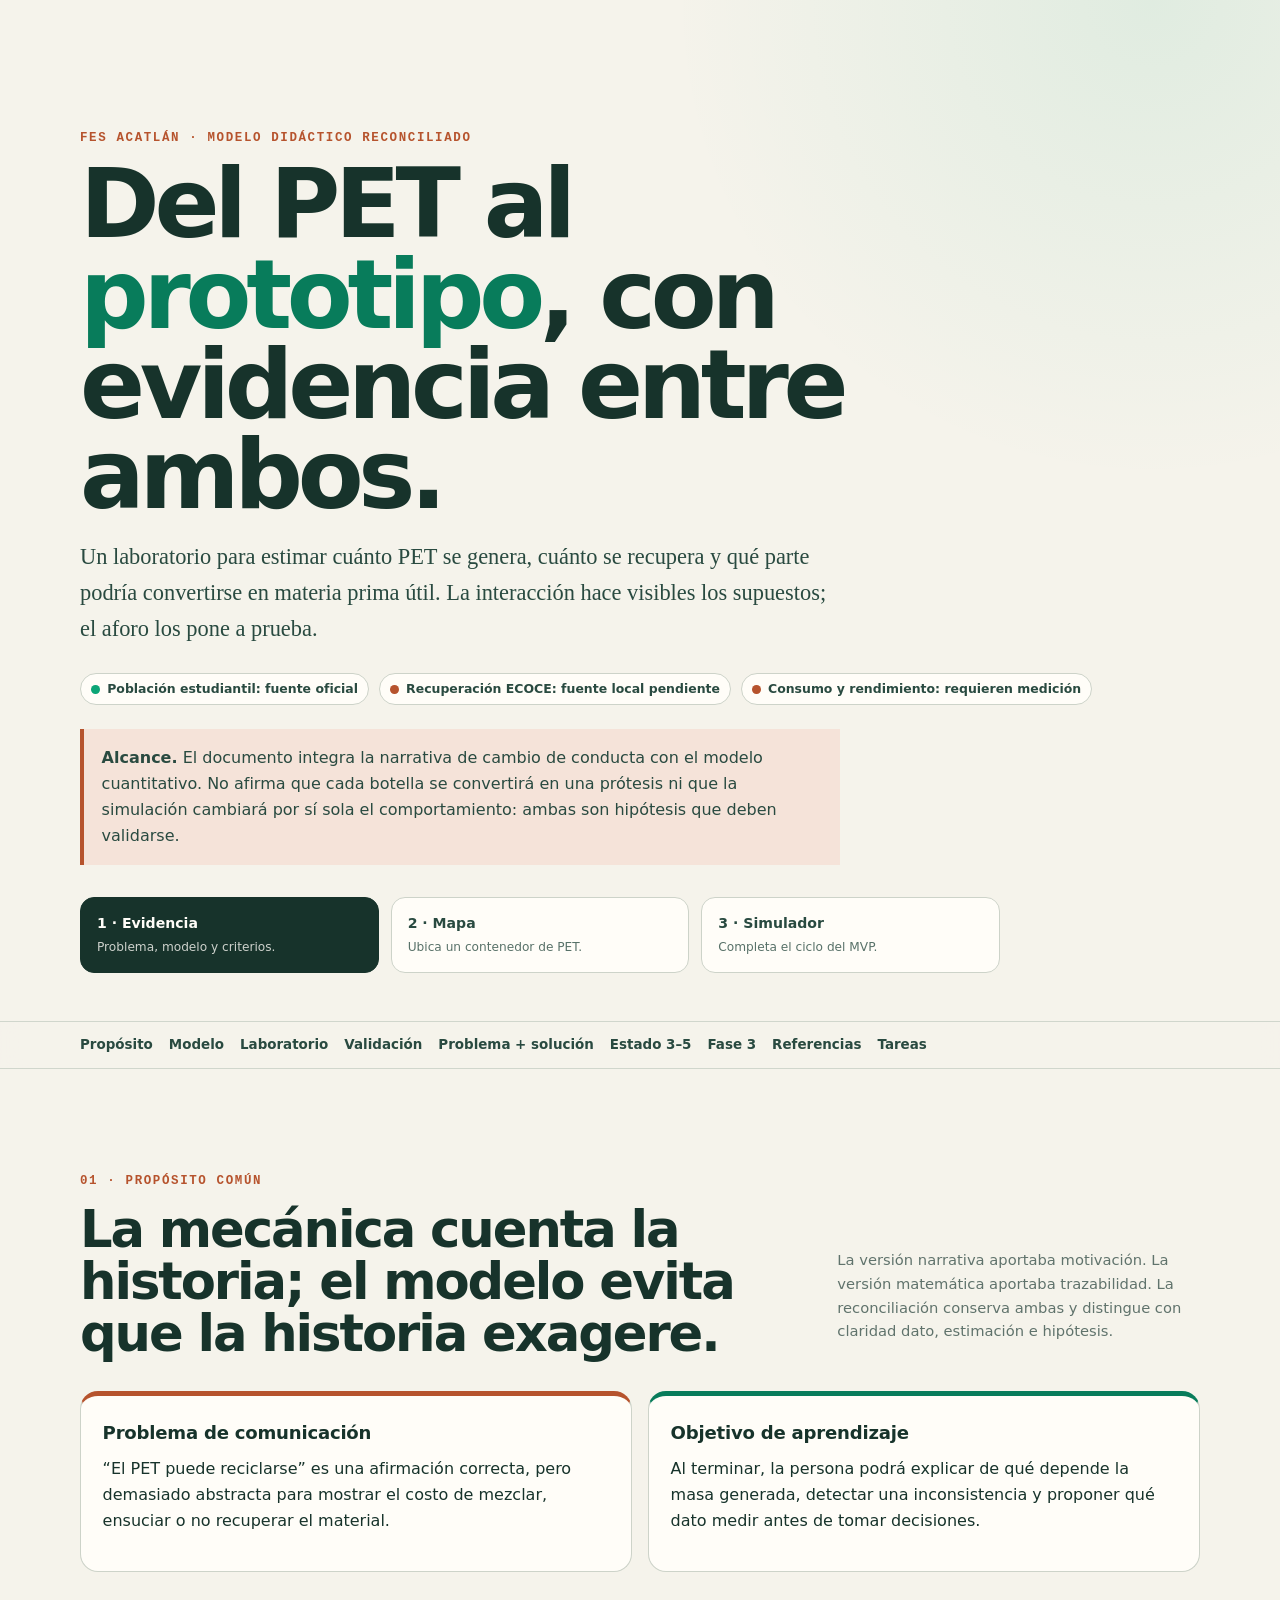
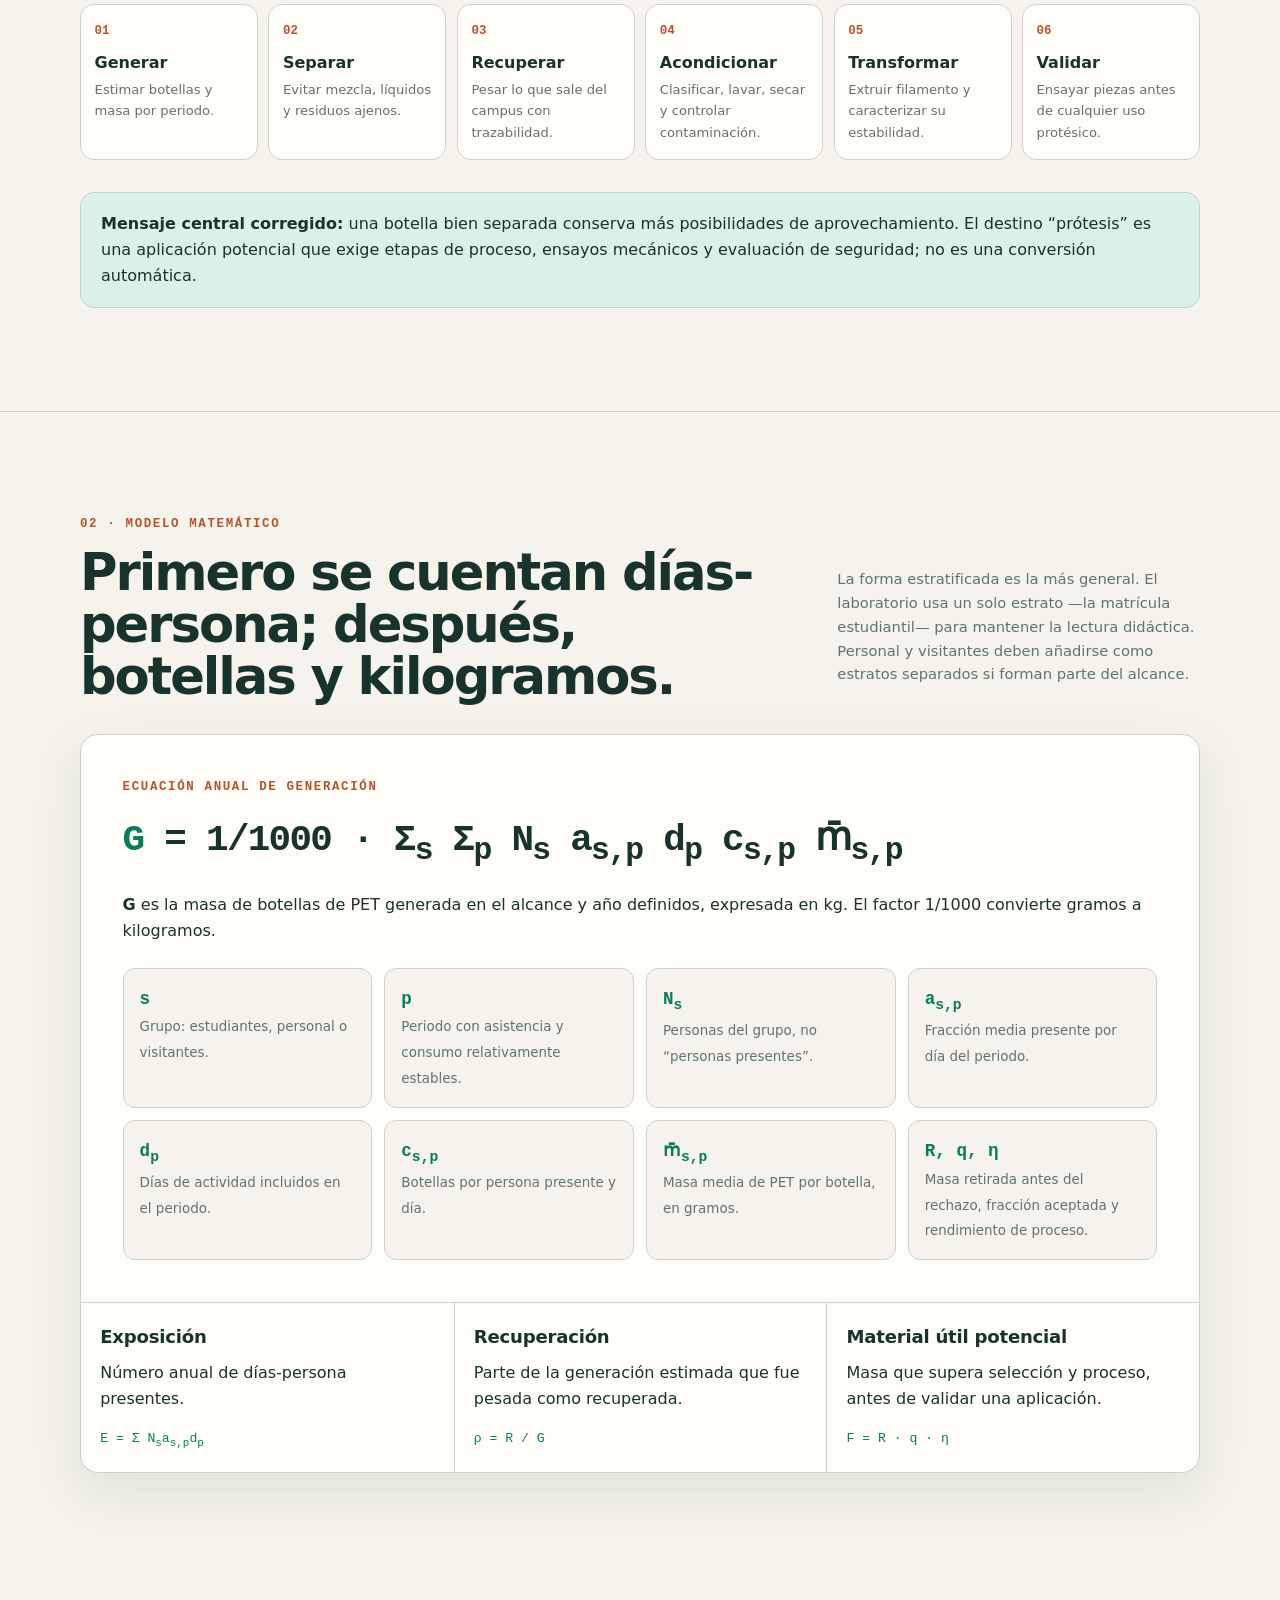
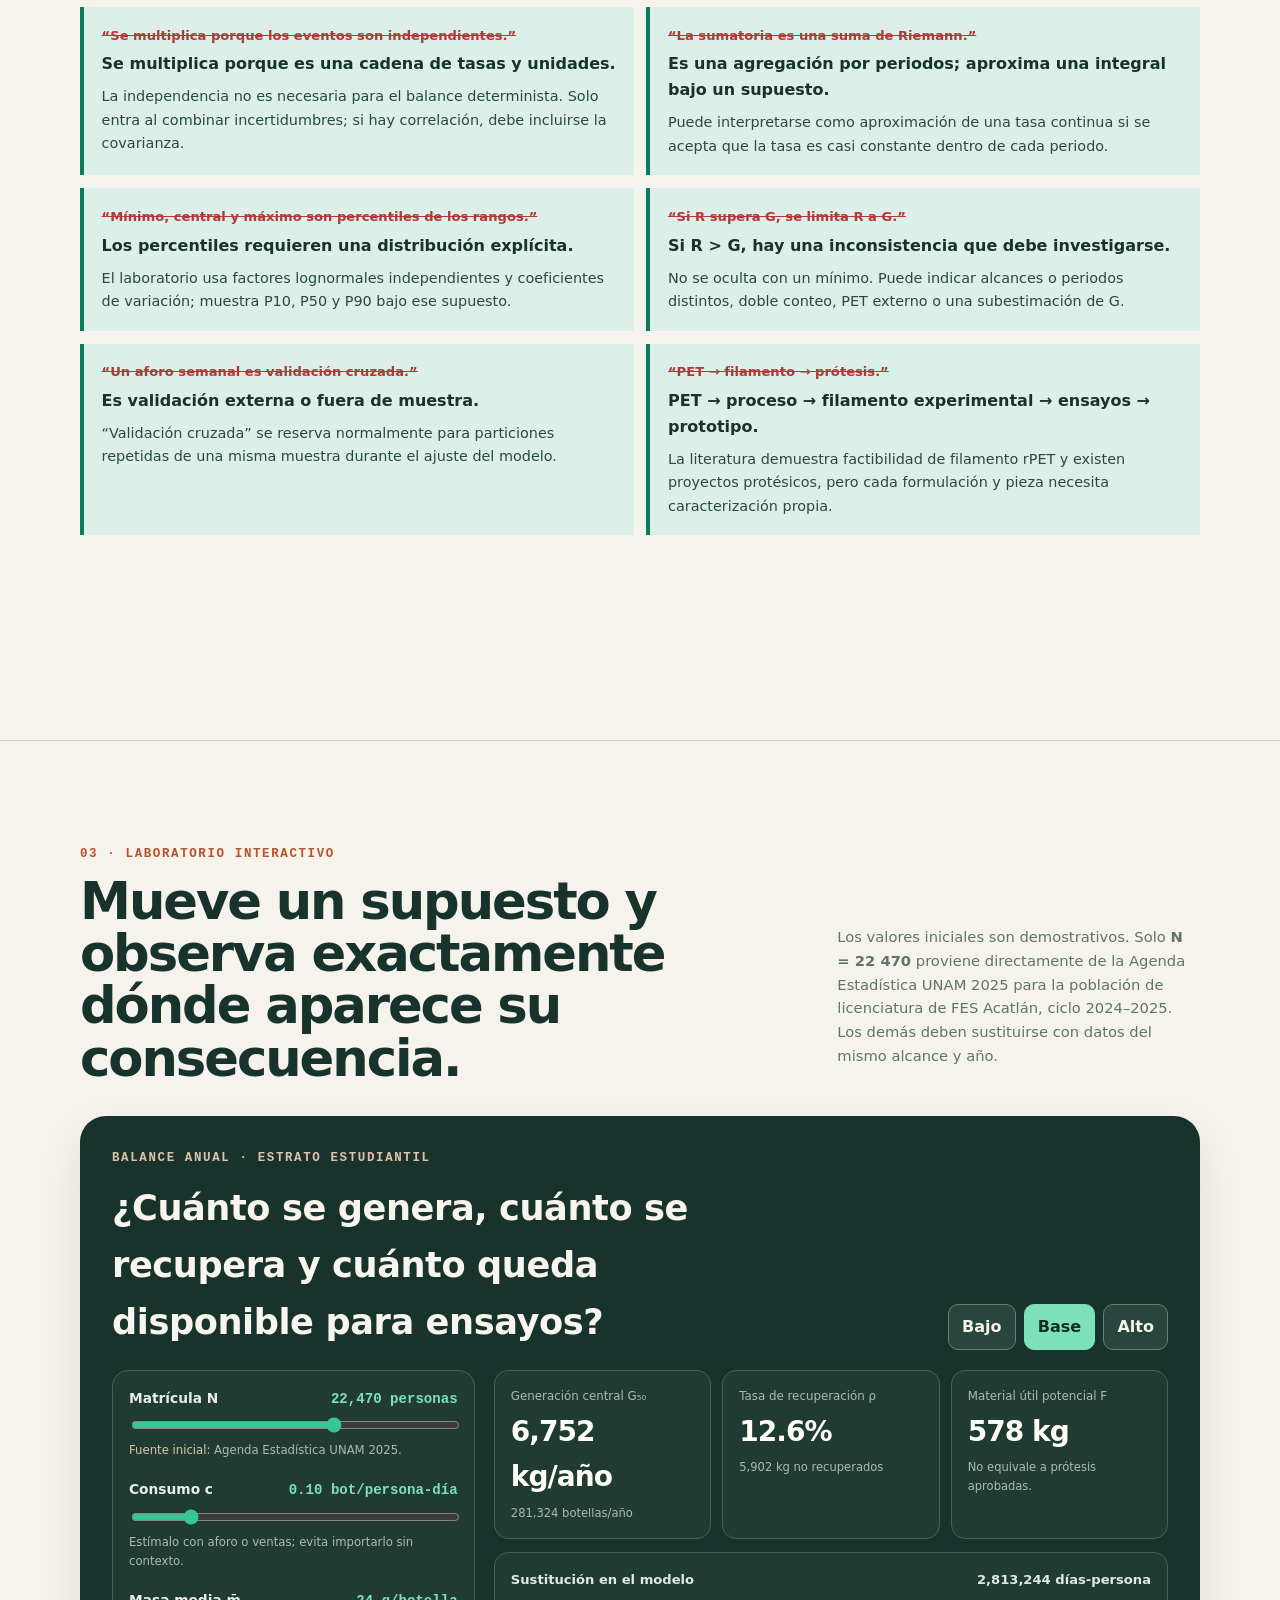
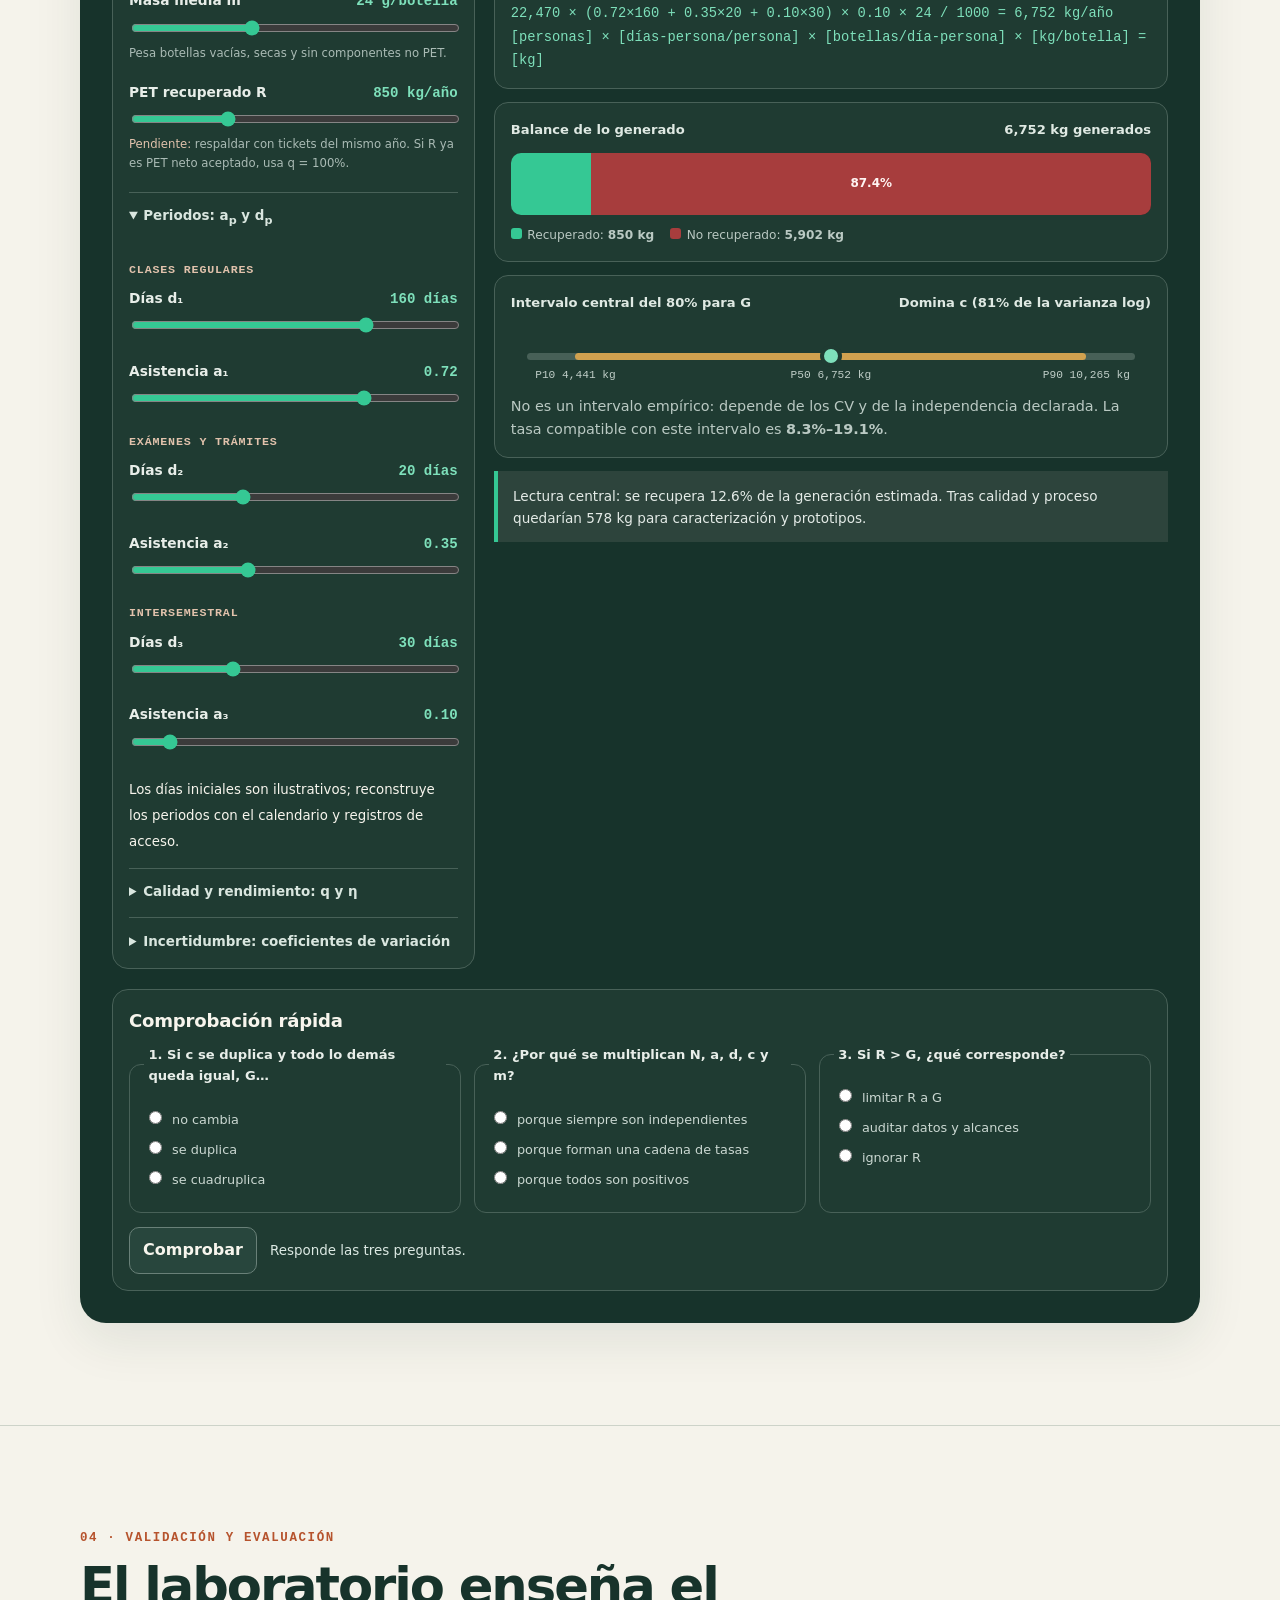
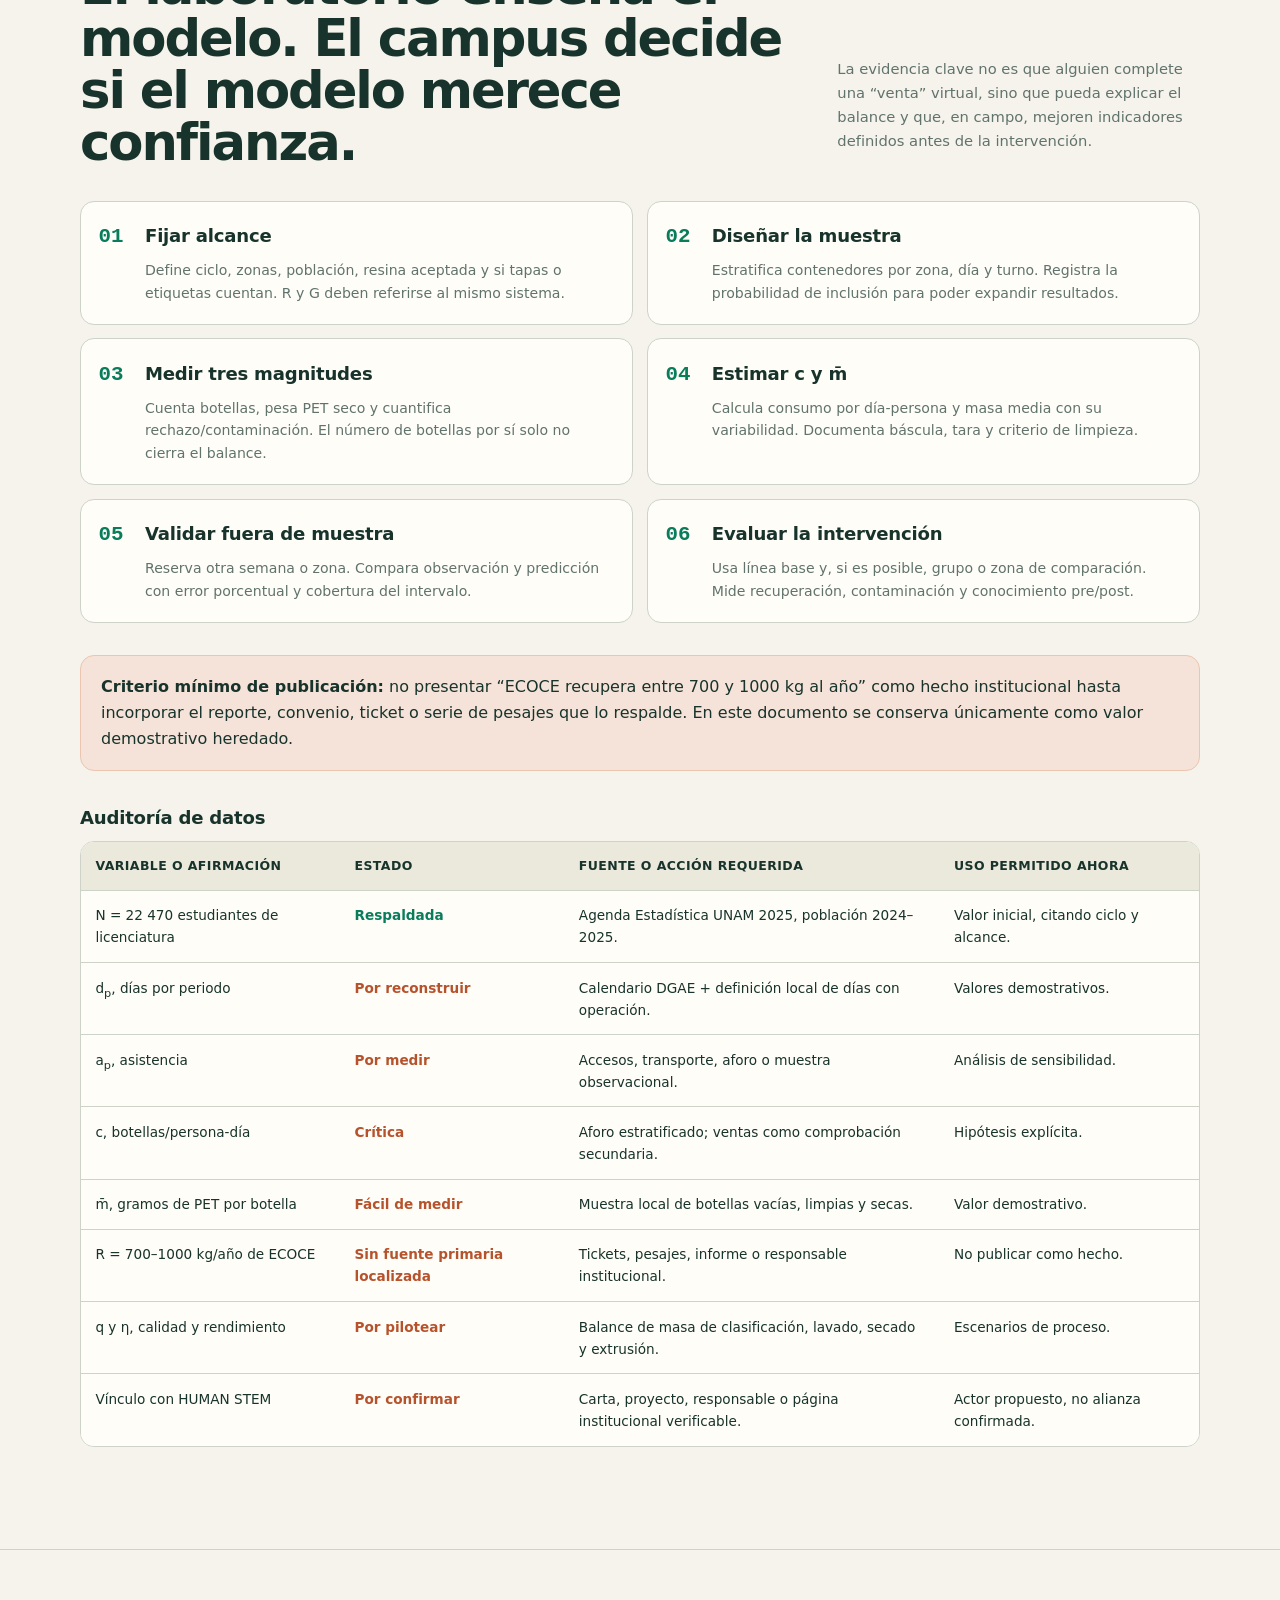
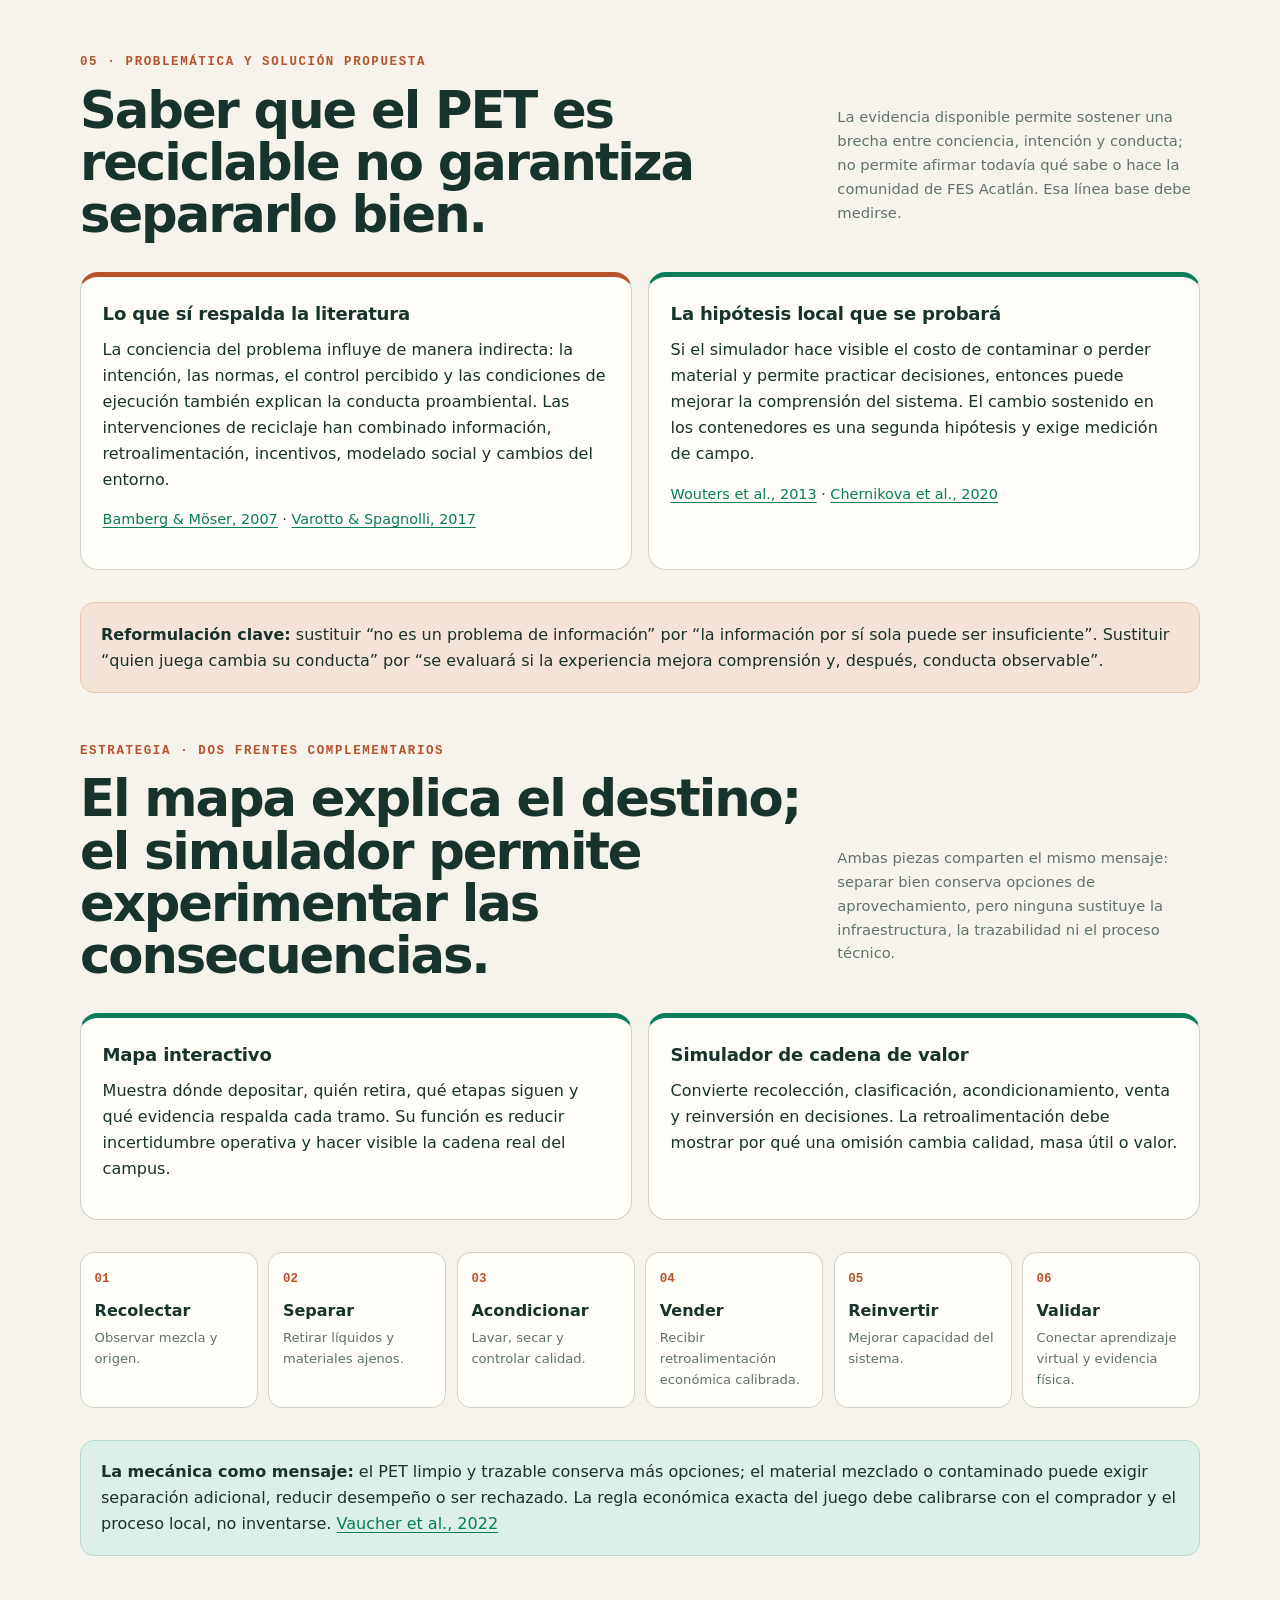
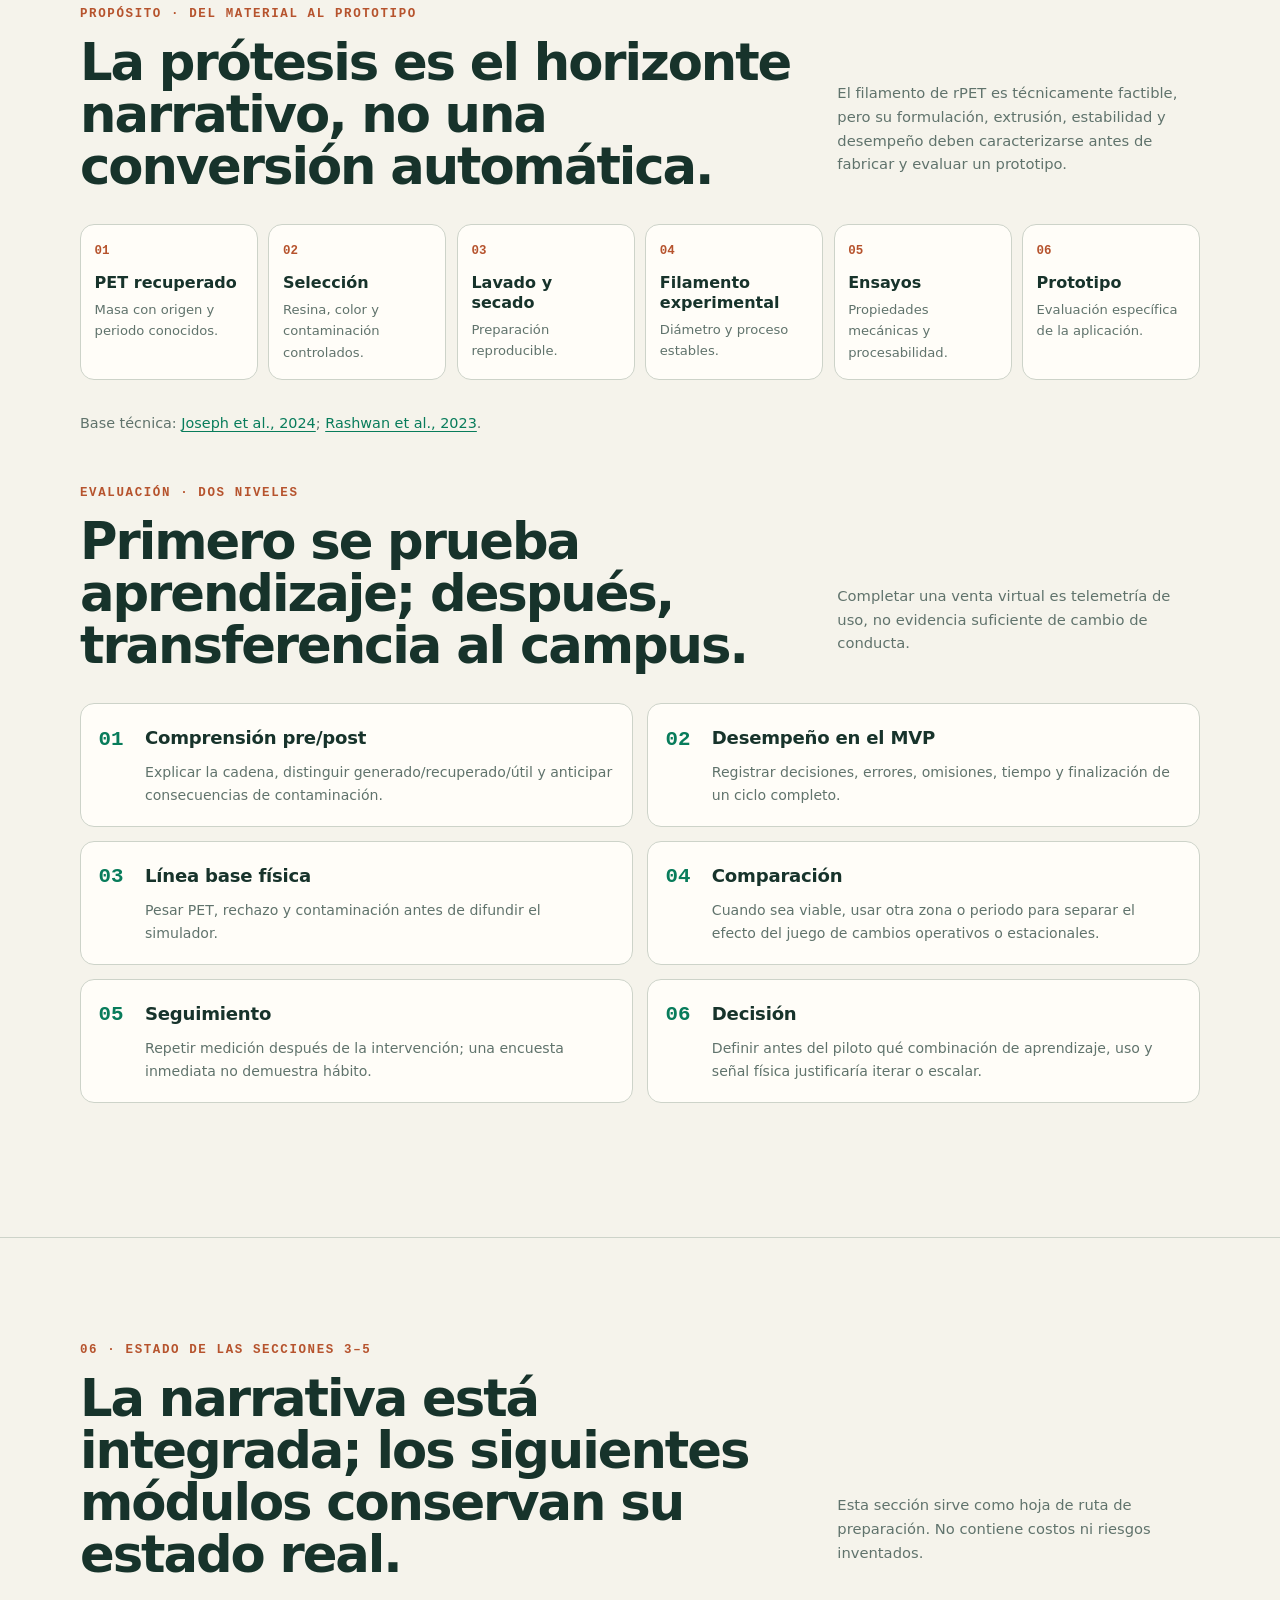
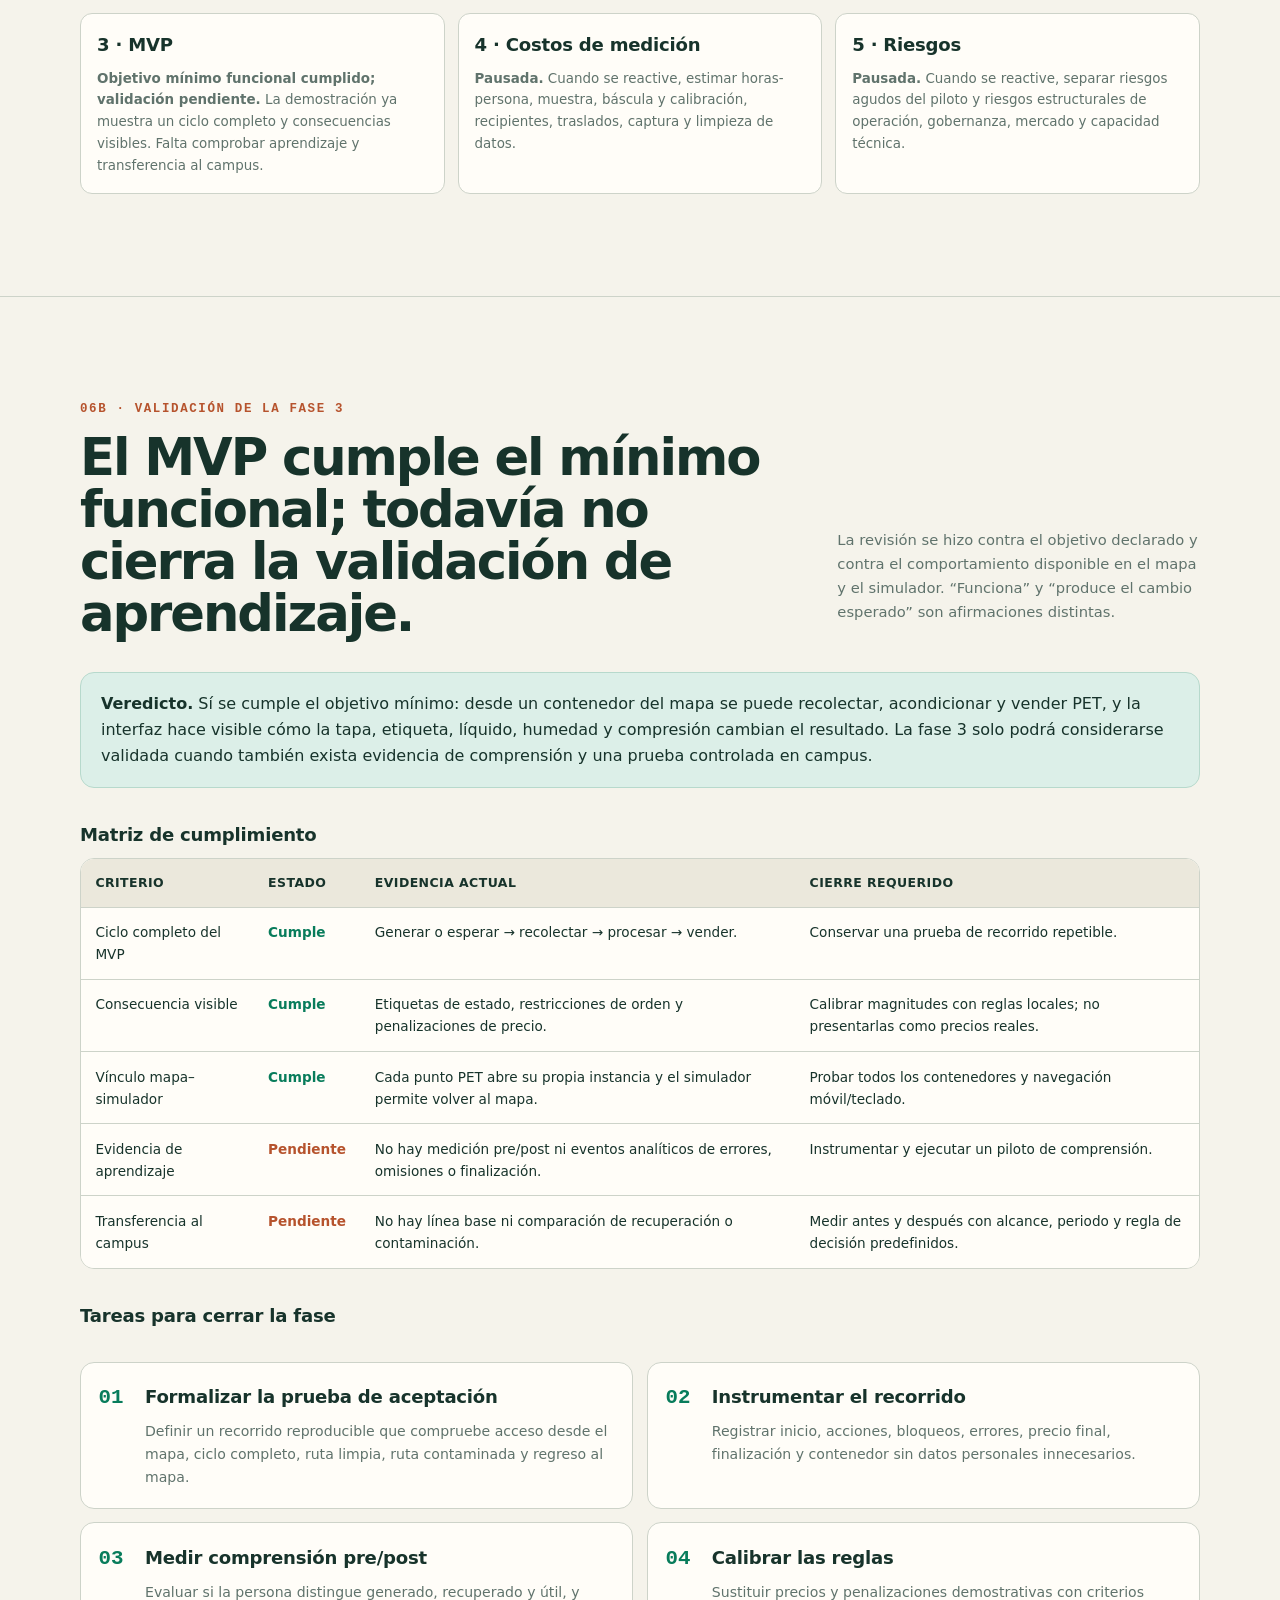
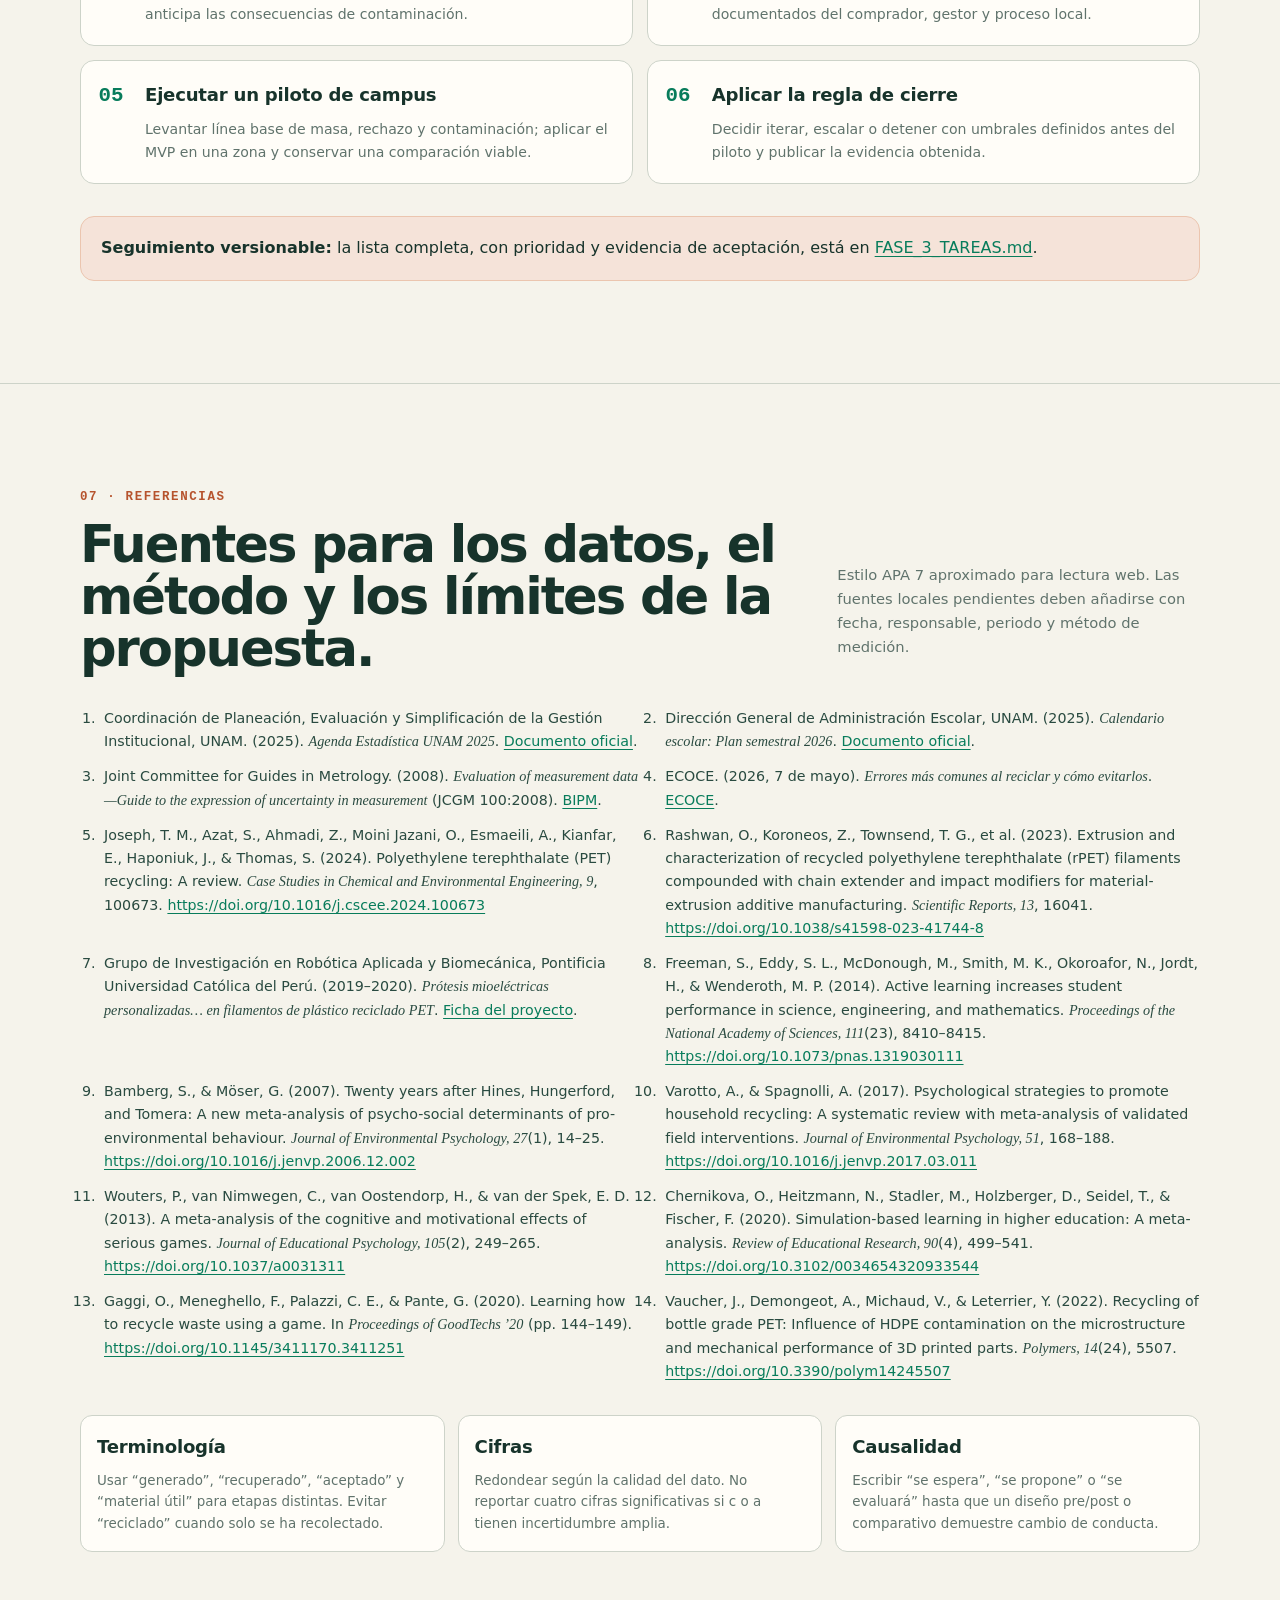
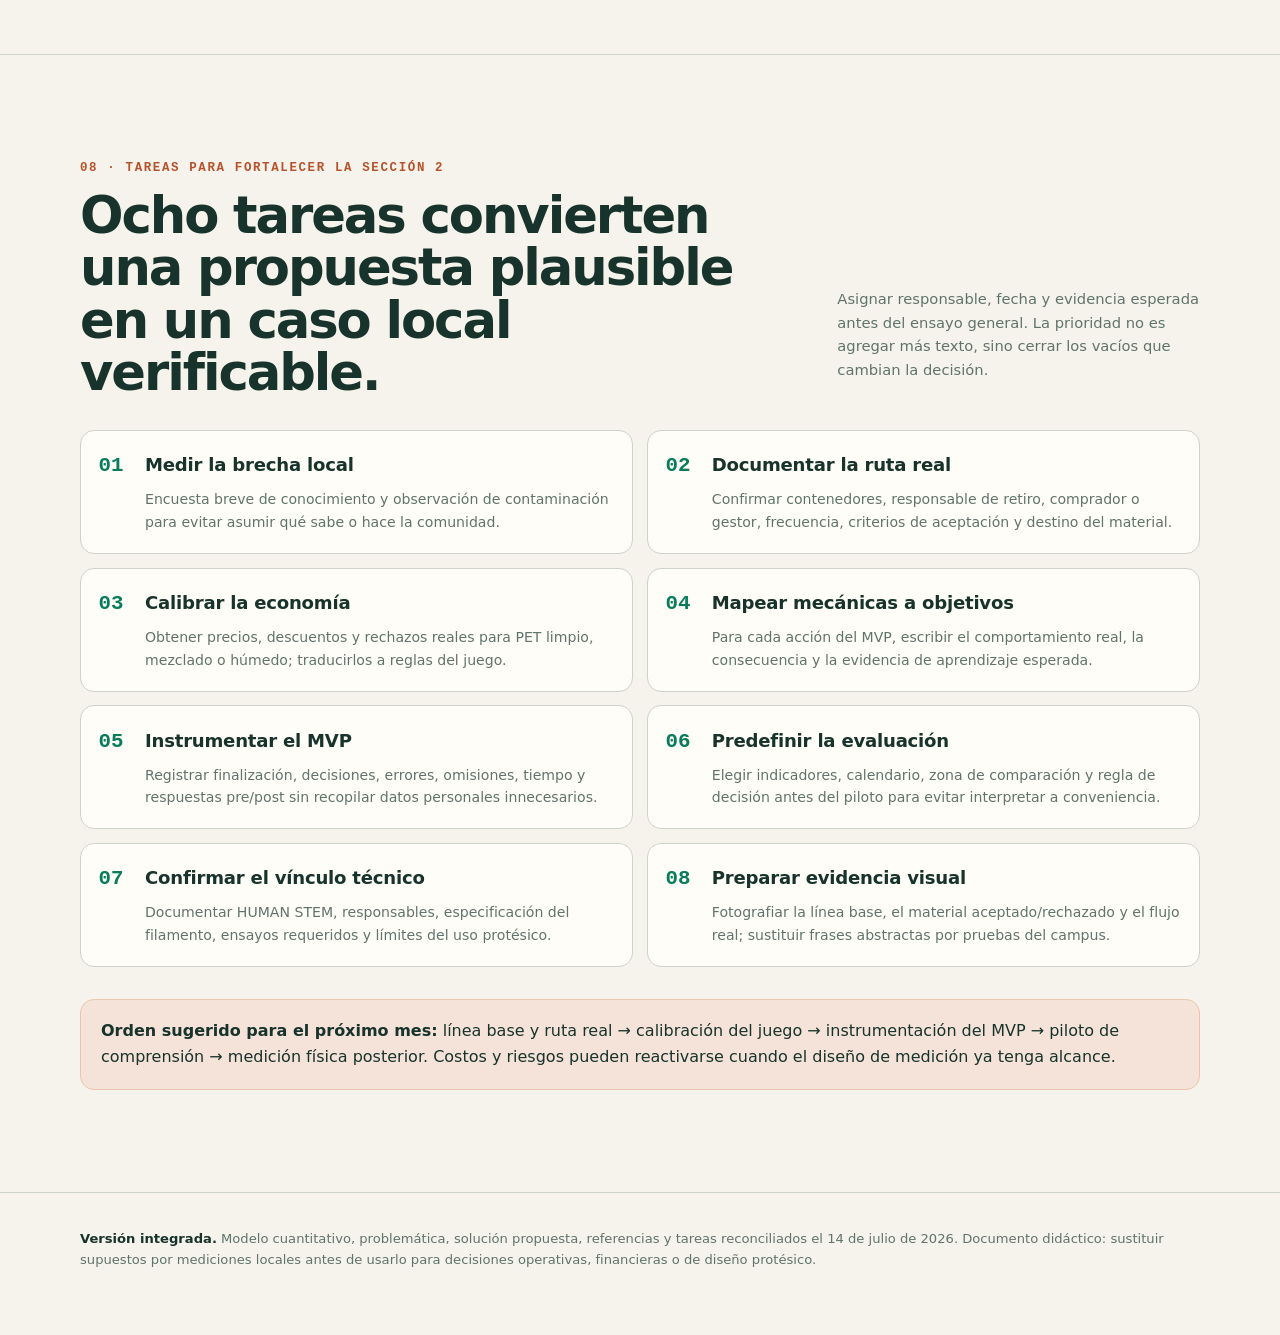
==== presentacion.html @ 2c4b08ae "Integra presentación y validación de fase 3" ====
<!doctype html>
<html lang="es">
<head>
  <meta charset="utf-8">
  <meta name="viewport" content="width=device-width, initial-scale=1">
  <meta name="description" content="Documento reconciliado y laboratorio interactivo para estimar la generación, recuperación y aprovechamiento potencial de PET en FES Acatlán.">
  <title>El PET de Acatlán | Presentación integrada</title>
  <style>
    :root {
      --ink: #17332b;
      --ink-2: #294a40;
      --paper: #f5f3eb;
      --paper-2: #ebe8dc;
      --card: #fffdf8;
      --green: #087c5b;
      --green-2: #0ca576;
      --green-soft: #dcefe8;
      --rust: #b6532d;
      --rust-soft: #f5e3d9;
      --red: #b53737;
      --red-soft: #f5dddd;
      --gold: #c18a21;
      --line: #cdd3c9;
      --muted: #60736c;
      --shadow: 0 18px 50px rgba(23, 51, 43, 0.09);
      --radius: 18px;
      --mono: ui-monospace, SFMono-Regular, Menlo, Monaco, Consolas, "Liberation Mono", monospace;
      --sans: Inter, ui-sans-serif, system-ui, -apple-system, BlinkMacSystemFont, "Segoe UI", sans-serif;
      --serif: Iowan Old Style, Baskerville, "Times New Roman", serif;
    }

    * { box-sizing: border-box; }
    html { scroll-behavior: smooth; }
    body {
      margin: 0;
      color: var(--ink);
      background:
        radial-gradient(circle at 90% 0%, rgba(12, 165, 118, 0.09), transparent 30rem),
        var(--paper);
      font-family: var(--sans);
      line-height: 1.62;
    }
    a { color: var(--green); text-underline-offset: 0.18em; }
    a:hover { color: var(--rust); }
    button, input { font: inherit; }
    button { cursor: pointer; }
    code, .mono { font-family: var(--mono); }
    .skip {
      position: absolute;
      left: -9999px;
      top: 0;
      z-index: 100;
      padding: 0.8rem 1rem;
      color: #fff;
      background: var(--ink);
    }
    .skip:focus { left: 1rem; top: 1rem; }
    .wrap { width: min(1120px, calc(100% - 2rem)); margin: 0 auto; }
    .eyebrow {
      margin: 0 0 0.7rem;
      color: var(--rust);
      font-family: var(--mono);
      font-size: 0.78rem;
      font-weight: 700;
      letter-spacing: 0.13em;
      text-transform: uppercase;
    }
    .muted { color: var(--muted); }
    .small { font-size: 0.9rem; }
    .kicker {
      max-width: 760px;
      margin: 1.15rem 0 0;
      color: var(--ink-2);
      font-family: var(--serif);
      font-size: clamp(1.13rem, 2.5vw, 1.4rem);
    }
    .pill {
      display: inline-flex;
      align-items: center;
      gap: 0.45rem;
      padding: 0.3rem 0.64rem;
      border: 1px solid var(--line);
      border-radius: 999px;
      background: var(--card);
      color: var(--ink-2);
      font-size: 0.78rem;
      font-weight: 700;
    }
    .pill::before {
      width: 0.55rem;
      height: 0.55rem;
      border-radius: 50%;
      background: var(--gold);
      content: "";
    }
    .pill.verified::before { background: var(--green-2); }
    .pill.pending::before { background: var(--rust); }

    header.hero {
      padding: clamp(4.2rem, 10vw, 8rem) 0 3rem;
    }
    .hero h1 {
      max-width: 880px;
      margin: 0;
      font-size: clamp(2.7rem, 7.5vw, 6.6rem);
      font-weight: 760;
      letter-spacing: -0.055em;
      line-height: 0.94;
    }
    .hero h1 em { color: var(--green); font-style: normal; }
    .hero-meta {
      display: flex;
      flex-wrap: wrap;
      gap: 0.6rem;
      margin-top: 1.6rem;
    }
    .hero-note {
      max-width: 760px;
      margin-top: 1.5rem;
      padding: 1rem 1.1rem;
      border-left: 4px solid var(--rust);
      background: var(--rust-soft);
      color: var(--ink-2);
    }

    .journey-nav {
      display: grid;
      grid-template-columns: repeat(3, minmax(0, 1fr));
      gap: 0.75rem;
      max-width: 920px;
      margin-top: 2rem;
    }
    .journey-nav a {
      display: grid;
      gap: 0.2rem;
      padding: 0.9rem 1rem;
      border: 1px solid var(--line);
      border-radius: 14px;
      background: var(--card);
      color: var(--ink-2);
      text-decoration: none;
    }
    .journey-nav a:hover,
    .journey-nav a:focus-visible {
      border-color: var(--green);
      color: var(--green);
    }
    .journey-nav a[aria-current="page"] {
      border-color: var(--ink);
      background: var(--ink);
      color: #fffdf8;
    }
    .journey-nav strong { font-size: 0.88rem; }
    .journey-nav span { font-size: 0.76rem; opacity: 0.78; }

    .topnav {
      position: sticky;
      top: 0;
      z-index: 20;
      border-block: 1px solid rgba(205, 211, 201, 0.9);
      background: rgba(245, 243, 235, 0.93);
      backdrop-filter: blur(12px);
    }
    .topnav .wrap {
      display: flex;
      gap: 1rem;
      overflow-x: auto;
      padding-block: 0.75rem;
      scrollbar-width: thin;
    }
    .topnav a {
      flex: none;
      color: var(--ink-2);
      font-size: 0.84rem;
      font-weight: 750;
      text-decoration: none;
    }
    .topnav a:hover { color: var(--green); }

    main section { padding: clamp(3.6rem, 8vw, 6.5rem) 0; }
    main section + section { border-top: 1px solid var(--line); }
    .section-head {
      display: grid;
      grid-template-columns: minmax(0, 2fr) minmax(240px, 1fr);
      gap: 2rem;
      align-items: end;
      margin-bottom: 2rem;
    }
    h2 {
      max-width: 800px;
      margin: 0;
      font-size: clamp(2rem, 4vw, 3.7rem);
      letter-spacing: -0.04em;
      line-height: 1.02;
    }
    h3 {
      margin: 0 0 0.55rem;
      font-size: 1.13rem;
      letter-spacing: -0.012em;
    }
    p { margin: 0 0 1rem; }
    .section-aside { color: var(--muted); font-size: 0.92rem; }

    .thesis {
      display: grid;
      grid-template-columns: repeat(2, minmax(0, 1fr));
      gap: 1rem;
      margin-bottom: 2rem;
    }
    .thesis > div {
      padding: 1.35rem;
      border: 1px solid var(--line);
      border-radius: var(--radius);
      background: var(--card);
    }
    .thesis .old { border-top: 5px solid var(--rust); }
    .thesis .new { border-top: 5px solid var(--green); }

    .chain {
      display: grid;
      grid-template-columns: repeat(6, minmax(0, 1fr));
      gap: 0.65rem;
      margin: 2rem 0;
      padding: 0;
      list-style: none;
      counter-reset: chain;
    }
    .chain li {
      position: relative;
      min-height: 126px;
      padding: 1rem 0.85rem;
      border: 1px solid var(--line);
      border-radius: 14px;
      background: var(--card);
      counter-increment: chain;
    }
    .chain li::before {
      display: block;
      margin-bottom: 0.7rem;
      color: var(--rust);
      font-family: var(--mono);
      font-size: 0.78rem;
      font-weight: 700;
      content: "0" counter(chain);
    }
    .chain strong { display: block; line-height: 1.25; }
    .chain span { display: block; margin-top: 0.4rem; color: var(--muted); font-size: 0.82rem; }

    .callout {
      padding: 1.15rem 1.25rem;
      border: 1px solid #b7d9cc;
      border-radius: 14px;
      background: var(--green-soft);
    }
    .callout.warning {
      border-color: #ebc5af;
      background: var(--rust-soft);
    }
    .callout strong { color: var(--ink); }

    .equation-card {
      overflow: hidden;
      border: 1px solid var(--line);
      border-radius: var(--radius);
      background: var(--card);
      box-shadow: var(--shadow);
    }
    .equation-main { padding: clamp(1.4rem, 4vw, 2.6rem); }
    .equation {
      margin: 0.8rem 0 1rem;
      overflow-wrap: anywhere;
      color: var(--ink);
      font-family: var(--mono);
      font-size: clamp(1.25rem, 3.2vw, 2.35rem);
      font-weight: 750;
      letter-spacing: -0.045em;
    }
    .equation .hi { color: var(--green); }
    .equation-sub {
      display: grid;
      grid-template-columns: repeat(3, minmax(0, 1fr));
      border-top: 1px solid var(--line);
    }
    .equation-sub > div { padding: 1.2rem; }
    .equation-sub > div + div { border-left: 1px solid var(--line); }
    .equation-sub code {
      display: block;
      margin-top: 0.5rem;
      color: var(--green);
      font-size: 0.82rem;
    }

    .symbol-grid {
      display: grid;
      grid-template-columns: repeat(4, minmax(0, 1fr));
      gap: 0.75rem;
      margin-top: 1.5rem;
    }
    .symbol {
      padding: 1rem;
      border: 1px solid var(--line);
      border-radius: 12px;
      background: var(--paper);
    }
    .symbol b {
      display: block;
      color: var(--green);
      font-family: var(--mono);
      font-size: 1.1rem;
    }
    .symbol span { color: var(--muted); font-size: 0.84rem; }

    .corrections {
      display: grid;
      grid-template-columns: repeat(2, minmax(0, 1fr));
      gap: 0.8rem;
      margin-top: 2rem;
    }
    .correction {
      padding: 1.1rem;
      border-left: 4px solid var(--green);
      background: var(--green-soft);
    }
    .correction .before {
      display: block;
      margin-bottom: 0.35rem;
      color: var(--red);
      font-size: 0.82rem;
      font-weight: 750;
      text-decoration: line-through;
    }
    .correction .after { font-weight: 700; }
    .correction p { margin: 0.5rem 0 0; color: var(--ink-2); font-size: 0.9rem; }

    .lab-shell {
      padding: clamp(1rem, 3vw, 2rem);
      border-radius: 26px;
      background: var(--ink);
      color: #f7f5ed;
      box-shadow: var(--shadow);
    }
    .lab-head {
      display: flex;
      flex-wrap: wrap;
      gap: 1rem;
      align-items: end;
      justify-content: space-between;
      margin-bottom: 1.2rem;
    }
    .lab-head h3 { max-width: 650px; margin: 0; font-size: clamp(1.45rem, 3vw, 2.2rem); }
    .lab-shell .eyebrow { color: #e1c2ac; }
    .scenario-buttons { display: flex; flex-wrap: wrap; gap: 0.5rem; }
    .scenario-buttons button,
    .quiz button {
      padding: 0.58rem 0.82rem;
      border: 1px solid #698078;
      border-radius: 10px;
      color: #f7f5ed;
      background: #28463d;
      font-weight: 750;
    }
    .scenario-buttons button:hover,
    .scenario-buttons button:focus-visible,
    .quiz button:hover,
    .quiz button:focus-visible { border-color: #7ee0bb; background: #305b4d; }
    .scenario-buttons button[aria-pressed="true"] {
      border-color: #7ee0bb;
      color: #112e25;
      background: #7ee0bb;
    }

    .lab-grid {
      display: grid;
      grid-template-columns: minmax(270px, 0.78fr) minmax(0, 1.45fr);
      gap: 1.2rem;
      align-items: start;
    }
    .controls {
      padding: 1rem;
      border: 1px solid #486158;
      border-radius: 16px;
      background: #1f3b32;
    }
    .control { margin-bottom: 1.15rem; }
    .control:last-child { margin-bottom: 0; }
    .control-top {
      display: flex;
      gap: 0.7rem;
      align-items: baseline;
      justify-content: space-between;
      margin-bottom: 0.3rem;
    }
    .control label { color: #e8eee9; font-size: 0.86rem; font-weight: 700; }
    .control output { color: #7ee0bb; font-family: var(--mono); font-size: 0.88rem; font-weight: 750; }
    .control input[type="range"] { width: 100%; accent-color: #35c894; }
    .control small { display: block; color: #aabbb5; font-size: 0.73rem; }
    .control .source { color: #e1c2ac; }
    details {
      margin-top: 0.85rem;
      border-top: 1px solid #486158;
      padding-top: 0.8rem;
    }
    summary { color: #d9e6df; font-size: 0.84rem; font-weight: 750; cursor: pointer; }
    .detail-inner { padding-top: 0.9rem; }
    .period-label {
      margin: 1rem 0 0.45rem;
      color: #e1c2ac;
      font-family: var(--mono);
      font-size: 0.73rem;
      font-weight: 700;
      letter-spacing: 0.07em;
      text-transform: uppercase;
    }

    .readout { min-width: 0; }
    .stats {
      display: grid;
      grid-template-columns: repeat(3, minmax(0, 1fr));
      gap: 0.7rem;
      margin-bottom: 0.8rem;
    }
    .stat {
      min-width: 0;
      padding: 1rem;
      border: 1px solid #486158;
      border-radius: 14px;
      background: #1f3b32;
    }
    .stat span { display: block; color: #aabbb5; font-size: 0.74rem; }
    .stat strong {
      display: block;
      overflow-wrap: anywhere;
      margin-top: 0.2rem;
      color: #fffdf8;
      font-size: clamp(1.15rem, 2.7vw, 1.75rem);
      letter-spacing: -0.035em;
    }
    .stat small { display: block; margin-top: 0.25rem; color: #aabbb5; font-size: 0.72rem; }

    .model-live,
    .balance,
    .uncertainty {
      margin-top: 0.8rem;
      padding: 1rem;
      border: 1px solid #486158;
      border-radius: 14px;
      background: #1f3b32;
    }
    .model-live code {
      display: block;
      overflow-wrap: anywhere;
      color: #7ee0bb;
      font-size: 0.86rem;
      line-height: 1.7;
    }
    .balance-title,
    .uncertainty-title {
      display: flex;
      flex-wrap: wrap;
      gap: 0.7rem;
      align-items: baseline;
      justify-content: space-between;
      margin-bottom: 0.75rem;
      color: #dfe9e3;
      font-size: 0.82rem;
      font-weight: 750;
    }
    .bar {
      display: flex;
      min-height: 62px;
      overflow: hidden;
      border-radius: 10px;
      background: #331f22;
    }
    .bar-part {
      display: flex;
      min-width: 0;
      align-items: center;
      justify-content: center;
      padding: 0.4rem;
      transition: width 250ms ease;
    }
    .bar-part span {
      overflow: hidden;
      font-size: 0.75rem;
      font-weight: 800;
      text-overflow: ellipsis;
      white-space: nowrap;
    }
    .recovered { color: #102f25; background: #35c894; }
    .lost { color: #fff4f2; background: #a73d3d; }
    .legend {
      display: flex;
      flex-wrap: wrap;
      gap: 0.8rem 1rem;
      margin-top: 0.7rem;
      color: #bac9c3;
      font-size: 0.76rem;
    }
    .legend i {
      display: inline-block;
      width: 0.68rem;
      height: 0.68rem;
      margin-right: 0.35rem;
      border-radius: 3px;
      vertical-align: -0.03rem;
    }
    .legend .rec-swatch { background: #35c894; }
    .legend .lost-swatch { background: #a73d3d; }
    .whisker {
      position: relative;
      height: 54px;
      margin: 1.2rem 1rem 0;
    }
    .whisker-track {
      position: absolute;
      top: 20px;
      left: 0;
      width: 100%;
      height: 7px;
      border-radius: 7px;
      background: #476057;
    }
    .whisker-range {
      position: absolute;
      top: 20px;
      left: 8%;
      width: 84%;
      height: 7px;
      border-radius: 7px;
      background: #d1a14f;
    }
    .whisker-dot {
      position: absolute;
      top: 12px;
      left: 50%;
      width: 22px;
      height: 22px;
      border: 4px solid #1f3b32;
      border-radius: 50%;
      background: #7ee0bb;
      transform: translateX(-50%);
    }
    .whisker-label {
      position: absolute;
      top: 33px;
      color: #c0cec8;
      font-family: var(--mono);
      font-size: 0.7rem;
      transform: translateX(-50%);
      white-space: nowrap;
    }
    .whisker-label.low { left: 8%; }
    .whisker-label.mid { left: 50%; }
    .whisker-label.high { left: 92%; }
    .status {
      margin-top: 0.8rem;
      padding: 0.85rem 0.95rem;
      border-left: 4px solid #d1a14f;
      background: #2d443c;
      color: #e4ebe7;
      font-size: 0.85rem;
    }
    .status.ok { border-color: #35c894; }
    .status.error { border-color: #e36969; background: #4d2929; }
    .uncertainty-note { margin: 0.5rem 0 0; color: #bac9c3; }

    .quiz {
      margin-top: 1.2rem;
      padding: 1rem;
      border: 1px solid #486158;
      border-radius: 16px;
      background: #1f3b32;
    }
    .quiz h3 { color: #f7f5ed; }
    .quiz-grid {
      display: grid;
      grid-template-columns: repeat(3, minmax(0, 1fr));
      gap: 0.8rem;
    }
    .quiz fieldset {
      min-width: 0;
      margin: 0;
      padding: 0.9rem;
      border: 1px solid #486158;
      border-radius: 12px;
    }
    .quiz legend { padding: 0 0.25rem; color: #e8eee9; font-size: 0.82rem; font-weight: 750; }
    .quiz label { display: block; margin: 0.45rem 0; color: #cbd8d2; font-size: 0.8rem; }
    .quiz input { margin-right: 0.35rem; accent-color: #35c894; }
    .quiz-actions { display: flex; flex-wrap: wrap; gap: 0.8rem; align-items: center; margin-top: 0.9rem; }
    #quiz-feedback { color: #dce9e3; font-size: 0.84rem; }

    .protocol {
      display: grid;
      grid-template-columns: repeat(2, minmax(0, 1fr));
      gap: 0.85rem;
      margin: 2rem 0;
      counter-reset: protocol;
    }
    .protocol article {
      position: relative;
      padding: 1.2rem 1.2rem 1.2rem 4rem;
      border: 1px solid var(--line);
      border-radius: 14px;
      background: var(--card);
      counter-increment: protocol;
    }
    .protocol article::before {
      position: absolute;
      top: 1.15rem;
      left: 1.1rem;
      color: var(--green);
      font-family: var(--mono);
      font-size: 1.3rem;
      font-weight: 800;
      content: "0" counter(protocol);
    }
    .protocol article p { margin: 0; color: var(--muted); font-size: 0.88rem; }

    .table-wrap { overflow-x: auto; border: 1px solid var(--line); border-radius: 14px; }
    table { width: 100%; min-width: 760px; border-collapse: collapse; background: var(--card); }
    th, td { padding: 0.85rem 0.9rem; border-bottom: 1px solid var(--line); text-align: left; vertical-align: top; }
    th { background: var(--paper-2); font-size: 0.78rem; letter-spacing: 0.035em; text-transform: uppercase; }
    td { font-size: 0.85rem; }
    tbody tr:last-child td { border-bottom: 0; }
    .state { font-weight: 800; }
    .state.ok { color: var(--green); }
    .state.pending { color: var(--rust); }
    .audit-title { margin-top: 2rem; }

    .refs {
      display: grid;
      grid-template-columns: repeat(2, minmax(0, 1fr));
      gap: 0.8rem 1.4rem;
      margin: 0;
      padding-left: 1.25rem;
    }
    .refs li { padding-left: 0.25rem; color: var(--ink-2); font-size: 0.89rem; }
    .refs em { font-family: var(--serif); }
    .editorial-notes {
      display: grid;
      grid-template-columns: repeat(3, minmax(0, 1fr));
      gap: 0.8rem;
      margin-top: 2rem;
    }
    .editorial-notes > div {
      padding: 1rem;
      border: 1px solid var(--line);
      border-radius: 12px;
      background: var(--card);
    }
    .editorial-notes p { margin: 0; color: var(--muted); font-size: 0.84rem; }

    footer {
      padding: 2.2rem 0 3rem;
      border-top: 1px solid var(--line);
      color: var(--muted);
      font-size: 0.82rem;
    }
    footer strong { color: var(--ink); }

    @media (max-width: 900px) {
      .section-head, .lab-grid { grid-template-columns: 1fr; }
      .chain { grid-template-columns: repeat(3, minmax(0, 1fr)); }
      .symbol-grid { grid-template-columns: repeat(2, minmax(0, 1fr)); }
      .quiz-grid { grid-template-columns: 1fr; }
    }
    @media (max-width: 680px) {
      .thesis, .corrections, .protocol, .refs, .editorial-notes { grid-template-columns: 1fr; }
      .journey-nav { grid-template-columns: 1fr; }
      .chain { grid-template-columns: repeat(2, minmax(0, 1fr)); }
      .equation-sub, .stats { grid-template-columns: 1fr; }
      .equation-sub > div + div { border-left: 0; border-top: 1px solid var(--line); }
      .hero h1 { font-size: clamp(2.55rem, 15vw, 4.4rem); }
      .stat strong { font-size: 1.45rem; }
    }
    @media (max-width: 430px) {
      .chain, .symbol-grid { grid-template-columns: 1fr; }
      .wrap { width: min(100% - 1.1rem, 1120px); }
      .lab-shell { border-radius: 18px; }
    }
    @media (prefers-reduced-motion: reduce) {
      html { scroll-behavior: auto; }
      .bar-part { transition: none; }
    }
    @media print {
      .topnav, .journey-nav, .scenario-buttons, .quiz { display: none; }
      body { background: #fff; }
      main section { break-inside: avoid; }
      .lab-shell { color: #111; background: #fff; box-shadow: none; border: 1px solid #777; }
      .controls, .stat, .model-live, .balance, .uncertainty { color: #111; background: #fff; border-color: #aaa; }
      .control label, .control output, .stat strong, .model-live code, .balance-title, .uncertainty-title { color: #111; }
    }
  </style>
</head>
<body>
  <a class="skip" href="#contenido">Saltar al contenido</a>

  <header class="hero">
    <div class="wrap">
      <p class="eyebrow">FES Acatlán · modelo didáctico reconciliado</p>
      <h1>Del PET al <em>prototipo</em>, con evidencia entre ambos.</h1>
      <p class="kicker">Un laboratorio para estimar cuánto PET se genera, cuánto se recupera y qué parte podría convertirse en materia prima útil. La interacción hace visibles los supuestos; el aforo los pone a prueba.</p>
      <div class="hero-meta" role="group" aria-label="Estado de los datos">
        <span class="pill verified">Población estudiantil: fuente oficial</span>
        <span class="pill pending">Recuperación ECOCE: fuente local pendiente</span>
        <span class="pill pending">Consumo y rendimiento: requieren medición</span>
      </div>
      <div class="hero-note"><strong>Alcance.</strong> El documento integra la narrativa de cambio de conducta con el modelo cuantitativo. No afirma que cada botella se convertirá en una prótesis ni que la simulación cambiará por sí sola el comportamiento: ambas son hipótesis que deben validarse.</div>
      <nav class="journey-nav" aria-label="Recorrido integrado del proyecto">
        <a href="presentacion.html" aria-current="page"><strong>1 · Evidencia</strong><span>Problema, modelo y criterios.</span></a>
        <a href="index.html"><strong>2 · Mapa</strong><span>Ubica un contenedor de PET.</span></a>
        <a href="reciclaje_pet_fase1.html"><strong>3 · Simulador</strong><span>Completa el ciclo del MVP.</span></a>
      </nav>
    </div>
  </header>

  <nav class="topnav" aria-label="Contenido">
    <div class="wrap">
      <a href="#proposito">Propósito</a>
      <a href="#modelo">Modelo</a>
      <a href="#laboratorio">Laboratorio</a>
      <a href="#validacion">Validación</a>
      <a href="#problema-solucion">Problema + solución</a>
      <a href="#estado-proyecto">Estado 3–5</a>
      <a href="#fase-3">Fase 3</a>
      <a href="#referencias">Referencias</a>
      <a href="#tareas-seccion-2">Tareas</a>
    </div>
  </nav>

  <main id="contenido">
    <section id="proposito">
      <div class="wrap">
        <div class="section-head">
          <div>
            <p class="eyebrow">01 · propósito común</p>
            <h2>La mecánica cuenta la historia; el modelo evita que la historia exagere.</h2>
          </div>
          <p class="section-aside">La versión narrativa aportaba motivación. La versión matemática aportaba trazabilidad. La reconciliación conserva ambas y distingue con claridad dato, estimación e hipótesis.</p>
        </div>

        <div class="thesis">
          <div class="old">
            <h3>Problema de comunicación</h3>
            <p>“El PET puede reciclarse” es una afirmación correcta, pero demasiado abstracta para mostrar el costo de mezclar, ensuciar o no recuperar el material.</p>
          </div>
          <div class="new">
            <h3>Objetivo de aprendizaje</h3>
            <p>Al terminar, la persona podrá explicar de qué depende la masa generada, detectar una inconsistencia y proponer qué dato medir antes de tomar decisiones.</p>
          </div>
        </div>

        <ol class="chain">
          <li><strong>Generar</strong><span>Estimar botellas y masa por periodo.</span></li>
          <li><strong>Separar</strong><span>Evitar mezcla, líquidos y residuos ajenos.</span></li>
          <li><strong>Recuperar</strong><span>Pesar lo que sale del campus con trazabilidad.</span></li>
          <li><strong>Acondicionar</strong><span>Clasificar, lavar, secar y controlar contaminación.</span></li>
          <li><strong>Transformar</strong><span>Extruir filamento y caracterizar su estabilidad.</span></li>
          <li><strong>Validar</strong><span>Ensayar piezas antes de cualquier uso protésico.</span></li>
        </ol>

        <div class="callout">
          <strong>Mensaje central corregido:</strong> una botella bien separada conserva más posibilidades de aprovechamiento. El destino “prótesis” es una aplicación potencial que exige etapas de proceso, ensayos mecánicos y evaluación de seguridad; no es una conversión automática.
        </div>
      </div>
    </section>

    <section id="modelo">
      <div class="wrap">
        <div class="section-head">
          <div>
            <p class="eyebrow">02 · modelo matemático</p>
            <h2>Primero se cuentan días-persona; después, botellas y kilogramos.</h2>
          </div>
          <p class="section-aside">La forma estratificada es la más general. El laboratorio usa un solo estrato —la matrícula estudiantil— para mantener la lectura didáctica. Personal y visitantes deben añadirse como estratos separados si forman parte del alcance.</p>
        </div>

        <div class="equation-card">
          <div class="equation-main">
            <p class="eyebrow">Ecuación anual de generación</p>
            <div class="equation" role="math" aria-label="G es igual a la suma sobre grupos y periodos de N por a por d por c por m, dividido entre mil">
              <span class="hi">G</span> = 1/1000 · Σ<sub>s</sub> Σ<sub>p</sub> N<sub>s</sub> a<sub>s,p</sub> d<sub>p</sub> c<sub>s,p</sub> m̄<sub>s,p</sub>
            </div>
            <p><strong>G</strong> es la masa de botellas de PET generada en el alcance y año definidos, expresada en kg. El factor 1/1000 convierte gramos a kilogramos.</p>

            <div class="symbol-grid">
              <div class="symbol"><b>s</b><span>Grupo: estudiantes, personal o visitantes.</span></div>
              <div class="symbol"><b>p</b><span>Periodo con asistencia y consumo relativamente estables.</span></div>
              <div class="symbol"><b>N<sub>s</sub></b><span>Personas del grupo, no “personas presentes”.</span></div>
              <div class="symbol"><b>a<sub>s,p</sub></b><span>Fracción media presente por día del periodo.</span></div>
              <div class="symbol"><b>d<sub>p</sub></b><span>Días de actividad incluidos en el periodo.</span></div>
              <div class="symbol"><b>c<sub>s,p</sub></b><span>Botellas por persona presente y día.</span></div>
              <div class="symbol"><b>m̄<sub>s,p</sub></b><span>Masa media de PET por botella, en gramos.</span></div>
              <div class="symbol"><b>R, q, η</b><span>Masa retirada antes del rechazo, fracción aceptada y rendimiento de proceso.</span></div>
            </div>
          </div>
          <div class="equation-sub">
            <div>
              <h3>Exposición</h3>
              <p>Número anual de días-persona presentes.</p>
              <code>E = Σ N<sub>s</sub>a<sub>s,p</sub>d<sub>p</sub></code>
            </div>
            <div>
              <h3>Recuperación</h3>
              <p>Parte de la generación estimada que fue pesada como recuperada.</p>
              <code>ρ = R / G</code>
            </div>
            <div>
              <h3>Material útil potencial</h3>
              <p>Masa que supera selección y proceso, antes de validar una aplicación.</p>
              <code>F = R · q · η</code>
            </div>
          </div>
        </div>

        <section class="corrections" aria-label="Correcciones matemáticas principales">
          <div class="correction">
            <span class="before">“Se multiplica porque los eventos son independientes.”</span>
            <span class="after">Se multiplica porque es una cadena de tasas y unidades.</span>
            <p>La independencia no es necesaria para el balance determinista. Solo entra al combinar incertidumbres; si hay correlación, debe incluirse la covarianza.</p>
          </div>
          <div class="correction">
            <span class="before">“La sumatoria es una suma de Riemann.”</span>
            <span class="after">Es una agregación por periodos; aproxima una integral bajo un supuesto.</span>
            <p>Puede interpretarse como aproximación de una tasa continua si se acepta que la tasa es casi constante dentro de cada periodo.</p>
          </div>
          <div class="correction">
            <span class="before">“Mínimo, central y máximo son percentiles de los rangos.”</span>
            <span class="after">Los percentiles requieren una distribución explícita.</span>
            <p>El laboratorio usa factores lognormales independientes y coeficientes de variación; muestra P10, P50 y P90 bajo ese supuesto.</p>
          </div>
          <div class="correction">
            <span class="before">“Si R supera G, se limita R a G.”</span>
            <span class="after">Si R &gt; G, hay una inconsistencia que debe investigarse.</span>
            <p>No se oculta con un mínimo. Puede indicar alcances o periodos distintos, doble conteo, PET externo o una subestimación de G.</p>
          </div>
          <div class="correction">
            <span class="before">“Un aforo semanal es validación cruzada.”</span>
            <span class="after">Es validación externa o fuera de muestra.</span>
            <p>“Validación cruzada” se reserva normalmente para particiones repetidas de una misma muestra durante el ajuste del modelo.</p>
          </div>
          <div class="correction">
            <span class="before">“PET → filamento → prótesis.”</span>
            <span class="after">PET → proceso → filamento experimental → ensayos → prototipo.</span>
            <p>La literatura demuestra factibilidad de filamento rPET y existen proyectos protésicos, pero cada formulación y pieza necesita caracterización propia.</p>
          </div>
        </section>
      </div>
    </section>

    <section id="laboratorio">
      <div class="wrap">
        <div class="section-head">
          <div>
            <p class="eyebrow">03 · laboratorio interactivo</p>
            <h2>Mueve un supuesto y observa exactamente dónde aparece su consecuencia.</h2>
          </div>
          <p class="section-aside">Los valores iniciales son demostrativos. Solo <strong>N = 22 470</strong> proviene directamente de la Agenda Estadística UNAM 2025 para la población de licenciatura de FES Acatlán, ciclo 2024–2025. Los demás deben sustituirse con datos del mismo alcance y año.</p>
        </div>

        <div class="lab-shell" id="pet-lab">
          <div class="lab-head">
            <div>
              <p class="eyebrow">Balance anual · estrato estudiantil</p>
              <h3>¿Cuánto se genera, cuánto se recupera y cuánto queda disponible para ensayos?</h3>
            </div>
            <div class="scenario-buttons" role="group" aria-label="Escenarios demostrativos">
              <button type="button" data-scenario="low" aria-pressed="false">Bajo</button>
              <button type="button" data-scenario="base" aria-pressed="true">Base</button>
              <button type="button" data-scenario="high" aria-pressed="false">Alto</button>
            </div>
          </div>

          <div class="lab-grid">
            <div class="controls">
              <div class="control">
                <div class="control-top"><label for="n">Matrícula N</label><output id="n-out" for="n">22 470 personas</output></div>
                <input id="n" type="range" min="10000" max="30000" step="10" value="22470">
                <small><span class="source">Fuente inicial:</span> Agenda Estadística UNAM 2025.</small>
              </div>
              <div class="control">
                <div class="control-top"><label for="c">Consumo c</label><output id="c-out" for="c">0.10 bot/persona-día</output></div>
                <input id="c" type="range" min="0.02" max="0.50" step="0.01" value="0.10">
                <small>Estímalo con aforo o ventas; evita importarlo sin contexto.</small>
              </div>
              <div class="control">
                <div class="control-top"><label for="m">Masa media m̄</label><output id="m-out" for="m">24 g/botella</output></div>
                <input id="m" type="range" min="15" max="40" step="0.5" value="24">
                <small>Pesa botellas vacías, secas y sin componentes no PET.</small>
              </div>
              <div class="control">
                <div class="control-top"><label for="r">PET recuperado R</label><output id="r-out" for="r">850 kg/año</output></div>
                <input id="r" type="range" min="0" max="3000" step="10" value="850">
                <small><span class="source">Pendiente:</span> respaldar con tickets del mismo año. Si R ya es PET neto aceptado, usa q = 100%.</small>
              </div>

              <details open>
                <summary>Periodos: a<sub>p</sub> y d<sub>p</sub></summary>
                <div class="detail-inner">
                  <p class="period-label">Clases regulares</p>
                  <div class="control">
                    <div class="control-top"><label for="d1">Días d₁</label><output id="d1-out" for="d1">160 días</output></div>
                    <input id="d1" type="range" min="0" max="220" step="1" value="160">
                  </div>
                  <div class="control">
                    <div class="control-top"><label for="a1">Asistencia a₁</label><output id="a1-out" for="a1">0.72</output></div>
                    <input id="a1" type="range" min="0" max="1" step="0.01" value="0.72">
                  </div>

                  <p class="period-label">Exámenes y trámites</p>
                  <div class="control">
                    <div class="control-top"><label for="d2">Días d₂</label><output id="d2-out" for="d2">20 días</output></div>
                    <input id="d2" type="range" min="0" max="60" step="1" value="20">
                  </div>
                  <div class="control">
                    <div class="control-top"><label for="a2">Asistencia a₂</label><output id="a2-out" for="a2">0.35</output></div>
                    <input id="a2" type="range" min="0" max="1" step="0.01" value="0.35">
                  </div>

                  <p class="period-label">Intersemestral</p>
                  <div class="control">
                    <div class="control-top"><label for="d3">Días d₃</label><output id="d3-out" for="d3">30 días</output></div>
                    <input id="d3" type="range" min="0" max="100" step="1" value="30">
                  </div>
                  <div class="control">
                    <div class="control-top"><label for="a3">Asistencia a₃</label><output id="a3-out" for="a3">0.10</output></div>
                    <input id="a3" type="range" min="0" max="1" step="0.01" value="0.10">
                  </div>
                  <small>Los días iniciales son ilustrativos; reconstruye los periodos con el calendario y registros de acceso.</small>
                </div>
              </details>

              <details>
                <summary>Calidad y rendimiento: q y η</summary>
                <div class="detail-inner">
                  <div class="control">
                    <div class="control-top"><label for="q">Fracción aceptada q</label><output id="q-out" for="q">80%</output></div>
                    <input id="q" type="range" min="0" max="100" step="1" value="80">
                    <small>Porción que supera clasificación, limpieza y secado.</small>
                  </div>
                  <div class="control">
                    <div class="control-top"><label for="eta">Rendimiento η</label><output id="eta-out" for="eta">85%</output></div>
                    <input id="eta" type="range" min="0" max="100" step="1" value="85">
                    <small>Masa útil de filamento respecto del PET aceptado.</small>
                  </div>
                </div>
              </details>

              <details>
                <summary>Incertidumbre: coeficientes de variación</summary>
                <div class="detail-inner">
                  <div class="control">
                    <div class="control-top"><label for="uc">CV de c</label><output id="uc-out" for="uc">30%</output></div>
                    <input id="uc" type="range" min="1" max="60" step="1" value="30">
                  </div>
                  <div class="control">
                    <div class="control-top"><label for="ua">CV de exposición E</label><output id="ua-out" for="ua">12%</output></div>
                    <input id="ua" type="range" min="1" max="40" step="1" value="12">
                  </div>
                  <div class="control">
                    <div class="control-top"><label for="um">CV de m̄</label><output id="um-out" for="um">8%</output></div>
                    <input id="um" type="range" min="1" max="30" step="1" value="8">
                  </div>
                  <small>Supuesto didáctico: los valores centrales son medianas de factores positivos, lognormales e independientes. Si comparten una fuente, incorpora covarianza o usa Monte Carlo con el modelo conjunto.</small>
                </div>
              </details>
            </div>

            <div class="readout">
              <div class="stats" aria-live="polite">
                <div class="stat"><span>Generación central G₅₀</span><strong id="g-stat">—</strong><small id="b-stat">— botellas/año</small></div>
                <div class="stat"><span>Tasa de recuperación ρ</span><strong id="rho-stat">—</strong><small id="lost-stat">— no recuperados</small></div>
                <div class="stat"><span>Material útil potencial F</span><strong id="f-stat">—</strong><small>No equivale a prótesis aprobadas.</small></div>
              </div>

              <div class="model-live">
                <div class="balance-title"><span>Sustitución en el modelo</span><span id="exposure-label">— días-persona</span></div>
                <code id="formula-live">—</code>
                <code id="units-live">[personas] × [días-persona/persona] × [botellas/día-persona] × [kg/botella] = [kg]</code>
              </div>

              <div class="balance">
                <div class="balance-title"><span>Balance de lo generado</span><span id="balance-summary">—</span></div>
                <div class="bar" role="img" aria-labelledby="balance-summary" id="balance-bar">
                  <div class="bar-part recovered" id="recovered-bar"><span id="recovered-label">—</span></div>
                  <div class="bar-part lost" id="lost-bar"><span id="lost-label">—</span></div>
                </div>
                <div class="legend">
                  <span><i class="rec-swatch"></i>Recuperado: <b id="recovered-legend">—</b></span>
                  <span><i class="lost-swatch"></i>No recuperado: <b id="lost-legend">—</b></span>
                </div>
              </div>

              <div class="uncertainty">
                <div class="uncertainty-title"><span>Intervalo central del 80% para G</span><span id="unc-source">—</span></div>
                <div class="whisker" role="img" id="unc-chart" aria-label="Percentiles diez, cincuenta y noventa de la generación">
                  <div class="whisker-track"></div>
                  <div class="whisker-range"></div>
                  <div class="whisker-dot"></div>
                  <span class="whisker-label low" id="p10-label">P10 —</span>
                  <span class="whisker-label mid" id="p50-label">P50 —</span>
                  <span class="whisker-label high" id="p90-label">P90 —</span>
                </div>
                <p class="small uncertainty-note">No es un intervalo empírico: depende de los CV y de la independencia declarada. La tasa compatible con este intervalo es <strong id="rho-range">—</strong>.</p>
              </div>

              <div class="status" id="status" role="status" aria-live="polite">—</div>
            </div>
          </div>

          <div class="quiz">
            <h3>Comprobación rápida</h3>
            <div class="quiz-grid">
              <fieldset data-correct="double">
                <legend>1. Si c se duplica y todo lo demás queda igual, G…</legend>
                <label><input type="radio" name="q1" value="same"> no cambia</label>
                <label><input type="radio" name="q1" value="double"> se duplica</label>
                <label><input type="radio" name="q1" value="quad"> se cuadruplica</label>
              </fieldset>
              <fieldset data-correct="rates">
                <legend>2. ¿Por qué se multiplican N, a, d, c y m?</legend>
                <label><input type="radio" name="q2" value="independent"> porque siempre son independientes</label>
                <label><input type="radio" name="q2" value="rates"> porque forman una cadena de tasas</label>
                <label><input type="radio" name="q2" value="positive"> porque todos son positivos</label>
              </fieldset>
              <fieldset data-correct="audit">
                <legend>3. Si R &gt; G, ¿qué corresponde?</legend>
                <label><input type="radio" name="q3" value="clamp"> limitar R a G</label>
                <label><input type="radio" name="q3" value="audit"> auditar datos y alcances</label>
                <label><input type="radio" name="q3" value="ignore"> ignorar R</label>
              </fieldset>
            </div>
            <div class="quiz-actions">
              <button type="button" id="check-quiz">Comprobar</button>
              <span id="quiz-feedback" role="status" aria-live="polite">Responde las tres preguntas.</span>
            </div>
          </div>
        </div>
      </div>
    </section>

    <section id="validacion">
      <div class="wrap">
        <div class="section-head">
          <div>
            <p class="eyebrow">04 · validación y evaluación</p>
            <h2>El laboratorio enseña el modelo. El campus decide si el modelo merece confianza.</h2>
          </div>
          <p class="section-aside">La evidencia clave no es que alguien complete una “venta” virtual, sino que pueda explicar el balance y que, en campo, mejoren indicadores definidos antes de la intervención.</p>
        </div>

        <div class="protocol">
          <article><h3>Fijar alcance</h3><p>Define ciclo, zonas, población, resina aceptada y si tapas o etiquetas cuentan. R y G deben referirse al mismo sistema.</p></article>
          <article><h3>Diseñar la muestra</h3><p>Estratifica contenedores por zona, día y turno. Registra la probabilidad de inclusión para poder expandir resultados.</p></article>
          <article><h3>Medir tres magnitudes</h3><p>Cuenta botellas, pesa PET seco y cuantifica rechazo/contaminación. El número de botellas por sí solo no cierra el balance.</p></article>
          <article><h3>Estimar c y m̄</h3><p>Calcula consumo por día-persona y masa media con su variabilidad. Documenta báscula, tara y criterio de limpieza.</p></article>
          <article><h3>Validar fuera de muestra</h3><p>Reserva otra semana o zona. Compara observación y predicción con error porcentual y cobertura del intervalo.</p></article>
          <article><h3>Evaluar la intervención</h3><p>Usa línea base y, si es posible, grupo o zona de comparación. Mide recuperación, contaminación y conocimiento pre/post.</p></article>
        </div>

        <div class="callout warning">
          <strong>Criterio mínimo de publicación:</strong> no presentar “ECOCE recupera entre 700 y 1000 kg al año” como hecho institucional hasta incorporar el reporte, convenio, ticket o serie de pesajes que lo respalde. En este documento se conserva únicamente como valor demostrativo heredado.
        </div>

        <h3 class="audit-title">Auditoría de datos</h3>
        <div class="table-wrap">
          <table>
            <thead><tr><th scope="col">Variable o afirmación</th><th scope="col">Estado</th><th scope="col">Fuente o acción requerida</th><th scope="col">Uso permitido ahora</th></tr></thead>
            <tbody>
              <tr><td>N = 22 470 estudiantes de licenciatura</td><td><span class="state ok">Respaldada</span></td><td>Agenda Estadística UNAM 2025, población 2024–2025.</td><td>Valor inicial, citando ciclo y alcance.</td></tr>
              <tr><td>d<sub>p</sub>, días por periodo</td><td><span class="state pending">Por reconstruir</span></td><td>Calendario DGAE + definición local de días con operación.</td><td>Valores demostrativos.</td></tr>
              <tr><td>a<sub>p</sub>, asistencia</td><td><span class="state pending">Por medir</span></td><td>Accesos, transporte, aforo o muestra observacional.</td><td>Análisis de sensibilidad.</td></tr>
              <tr><td>c, botellas/persona-día</td><td><span class="state pending">Crítica</span></td><td>Aforo estratificado; ventas como comprobación secundaria.</td><td>Hipótesis explícita.</td></tr>
              <tr><td>m̄, gramos de PET por botella</td><td><span class="state pending">Fácil de medir</span></td><td>Muestra local de botellas vacías, limpias y secas.</td><td>Valor demostrativo.</td></tr>
              <tr><td>R = 700–1000 kg/año de ECOCE</td><td><span class="state pending">Sin fuente primaria localizada</span></td><td>Tickets, pesajes, informe o responsable institucional.</td><td>No publicar como hecho.</td></tr>
              <tr><td>q y η, calidad y rendimiento</td><td><span class="state pending">Por pilotear</span></td><td>Balance de masa de clasificación, lavado, secado y extrusión.</td><td>Escenarios de proceso.</td></tr>
              <tr><td>Vínculo con HUMAN STEM</td><td><span class="state pending">Por confirmar</span></td><td>Carta, proyecto, responsable o página institucional verificable.</td><td>Actor propuesto, no alianza confirmada.</td></tr>
            </tbody>
          </table>
        </div>
      </div>
    </section>

    <section id="problema-solucion">
      <div class="wrap">
        <div class="section-head">
          <div>
            <p class="eyebrow">05 · problemática y solución propuesta</p>
            <h2>Saber que el PET es reciclable no garantiza separarlo bien.</h2>
          </div>
          <p class="section-aside">La evidencia disponible permite sostener una brecha entre conciencia, intención y conducta; no permite afirmar todavía qué sabe o hace la comunidad de FES Acatlán. Esa línea base debe medirse.</p>
        </div>

        <div class="thesis">
          <div class="old">
            <h3>Lo que sí respalda la literatura</h3>
            <p>La conciencia del problema influye de manera indirecta: la intención, las normas, el control percibido y las condiciones de ejecución también explican la conducta proambiental. Las intervenciones de reciclaje han combinado información, retroalimentación, incentivos, modelado social y cambios del entorno.</p>
            <p class="small"><a href="https://doi.org/10.1016/j.jenvp.2006.12.002">Bamberg &amp; Möser, 2007</a> · <a href="https://doi.org/10.1016/j.jenvp.2017.03.011">Varotto &amp; Spagnolli, 2017</a></p>
          </div>
          <div class="new">
            <h3>La hipótesis local que se probará</h3>
            <p>Si el simulador hace visible el costo de contaminar o perder material y permite practicar decisiones, entonces puede mejorar la comprensión del sistema. El cambio sostenido en los contenedores es una segunda hipótesis y exige medición de campo.</p>
            <p class="small"><a href="https://doi.org/10.1037/a0031311">Wouters et al., 2013</a> · <a href="https://doi.org/10.3102/0034654320933544">Chernikova et al., 2020</a></p>
          </div>
        </div>

        <div class="callout warning">
          <strong>Reformulación clave:</strong> sustituir “no es un problema de información” por “la información por sí sola puede ser insuficiente”. Sustituir “quien juega cambia su conducta” por “se evaluará si la experiencia mejora comprensión y, después, conducta observable”.
        </div>

        <div class="section-head" style="margin-top:3rem">
          <div>
            <p class="eyebrow">estrategia · dos frentes complementarios</p>
            <h2>El mapa explica el destino; el simulador permite experimentar las consecuencias.</h2>
          </div>
          <p class="section-aside">Ambas piezas comparten el mismo mensaje: separar bien conserva opciones de aprovechamiento, pero ninguna sustituye la infraestructura, la trazabilidad ni el proceso técnico.</p>
        </div>

        <div class="thesis">
          <div class="new">
            <h3>Mapa interactivo</h3>
            <p>Muestra dónde depositar, quién retira, qué etapas siguen y qué evidencia respalda cada tramo. Su función es reducir incertidumbre operativa y hacer visible la cadena real del campus.</p>
          </div>
          <div class="new">
            <h3>Simulador de cadena de valor</h3>
            <p>Convierte recolección, clasificación, acondicionamiento, venta y reinversión en decisiones. La retroalimentación debe mostrar por qué una omisión cambia calidad, masa útil o valor.</p>
          </div>
        </div>

        <ol class="chain">
          <li><strong>Recolectar</strong><span>Observar mezcla y origen.</span></li>
          <li><strong>Separar</strong><span>Retirar líquidos y materiales ajenos.</span></li>
          <li><strong>Acondicionar</strong><span>Lavar, secar y controlar calidad.</span></li>
          <li><strong>Vender</strong><span>Recibir retroalimentación económica calibrada.</span></li>
          <li><strong>Reinvertir</strong><span>Mejorar capacidad del sistema.</span></li>
          <li><strong>Validar</strong><span>Conectar aprendizaje virtual y evidencia física.</span></li>
        </ol>

        <div class="callout">
          <strong>La mecánica como mensaje:</strong> el PET limpio y trazable conserva más opciones; el material mezclado o contaminado puede exigir separación adicional, reducir desempeño o ser rechazado. La regla económica exacta del juego debe calibrarse con el comprador y el proceso local, no inventarse. <a href="https://doi.org/10.3390/polym14245507">Vaucher et al., 2022</a>
        </div>

        <div class="section-head" style="margin-top:3rem">
          <div>
            <p class="eyebrow">propósito · del material al prototipo</p>
            <h2>La prótesis es el horizonte narrativo, no una conversión automática.</h2>
          </div>
          <p class="section-aside">El filamento de rPET es técnicamente factible, pero su formulación, extrusión, estabilidad y desempeño deben caracterizarse antes de fabricar y evaluar un prototipo.</p>
        </div>

        <ol class="chain">
          <li><strong>PET recuperado</strong><span>Masa con origen y periodo conocidos.</span></li>
          <li><strong>Selección</strong><span>Resina, color y contaminación controlados.</span></li>
          <li><strong>Lavado y secado</strong><span>Preparación reproducible.</span></li>
          <li><strong>Filamento experimental</strong><span>Diámetro y proceso estables.</span></li>
          <li><strong>Ensayos</strong><span>Propiedades mecánicas y procesabilidad.</span></li>
          <li><strong>Prototipo</strong><span>Evaluación específica de la aplicación.</span></li>
        </ol>
        <p class="small muted">Base técnica: <a href="https://doi.org/10.1016/j.cscee.2024.100673">Joseph et al., 2024</a>; <a href="https://doi.org/10.1038/s41598-023-41744-8">Rashwan et al., 2023</a>.</p>

        <div class="section-head" style="margin-top:3rem">
          <div>
            <p class="eyebrow">evaluación · dos niveles</p>
            <h2>Primero se prueba aprendizaje; después, transferencia al campus.</h2>
          </div>
          <p class="section-aside">Completar una venta virtual es telemetría de uso, no evidencia suficiente de cambio de conducta.</p>
        </div>
        <div class="protocol">
          <article><h3>Comprensión pre/post</h3><p>Explicar la cadena, distinguir generado/recuperado/útil y anticipar consecuencias de contaminación.</p></article>
          <article><h3>Desempeño en el MVP</h3><p>Registrar decisiones, errores, omisiones, tiempo y finalización de un ciclo completo.</p></article>
          <article><h3>Línea base física</h3><p>Pesar PET, rechazo y contaminación antes de difundir el simulador.</p></article>
          <article><h3>Comparación</h3><p>Cuando sea viable, usar otra zona o periodo para separar el efecto del juego de cambios operativos o estacionales.</p></article>
          <article><h3>Seguimiento</h3><p>Repetir medición después de la intervención; una encuesta inmediata no demuestra hábito.</p></article>
          <article><h3>Decisión</h3><p>Definir antes del piloto qué combinación de aprendizaje, uso y señal física justificaría iterar o escalar.</p></article>
        </div>
      </div>
    </section>

    <section id="estado-proyecto">
      <div class="wrap">
        <div class="section-head">
          <div>
            <p class="eyebrow">06 · estado de las secciones 3–5</p>
            <h2>La narrativa está integrada; los siguientes módulos conservan su estado real.</h2>
          </div>
          <p class="section-aside">Esta sección sirve como hoja de ruta de preparación. No contiene costos ni riesgos inventados.</p>
        </div>
        <div class="editorial-notes">
          <div><h3>3 · MVP</h3><p><strong>Objetivo mínimo funcional cumplido; validación pendiente.</strong> La demostración ya muestra un ciclo completo y consecuencias visibles. Falta comprobar aprendizaje y transferencia al campus.</p></div>
          <div><h3>4 · Costos de medición</h3><p><strong>Pausada.</strong> Cuando se reactive, estimar horas-persona, muestra, báscula y calibración, recipientes, traslados, captura y limpieza de datos.</p></div>
          <div><h3>5 · Riesgos</h3><p><strong>Pausada.</strong> Cuando se reactive, separar riesgos agudos del piloto y riesgos estructurales de operación, gobernanza, mercado y capacidad técnica.</p></div>
        </div>
      </div>
    </section>

    <section id="fase-3">
      <div class="wrap">
        <div class="section-head">
          <div>
            <p class="eyebrow">06B · validación de la fase 3</p>
            <h2>El MVP cumple el mínimo funcional; todavía no cierra la validación de aprendizaje.</h2>
          </div>
          <p class="section-aside">La revisión se hizo contra el objetivo declarado y contra el comportamiento disponible en el mapa y el simulador. “Funciona” y “produce el cambio esperado” son afirmaciones distintas.</p>
        </div>

        <div class="callout">
          <strong>Veredicto.</strong> Sí se cumple el objetivo mínimo: desde un contenedor del mapa se puede recolectar, acondicionar y vender PET, y la interfaz hace visible cómo la tapa, etiqueta, líquido, humedad y compresión cambian el resultado. La fase 3 solo podrá considerarse validada cuando también exista evidencia de comprensión y una prueba controlada en campus.
        </div>

        <h3 class="audit-title">Matriz de cumplimiento</h3>
        <div class="table-wrap">
          <table>
            <thead>
              <tr><th>Criterio</th><th>Estado</th><th>Evidencia actual</th><th>Cierre requerido</th></tr>
            </thead>
            <tbody>
              <tr><td>Ciclo completo del MVP</td><td><span class="state ok">Cumple</span></td><td>Generar o esperar → recolectar → procesar → vender.</td><td>Conservar una prueba de recorrido repetible.</td></tr>
              <tr><td>Consecuencia visible</td><td><span class="state ok">Cumple</span></td><td>Etiquetas de estado, restricciones de orden y penalizaciones de precio.</td><td>Calibrar magnitudes con reglas locales; no presentarlas como precios reales.</td></tr>
              <tr><td>Vínculo mapa–simulador</td><td><span class="state ok">Cumple</span></td><td>Cada punto PET abre su propia instancia y el simulador permite volver al mapa.</td><td>Probar todos los contenedores y navegación móvil/teclado.</td></tr>
              <tr><td>Evidencia de aprendizaje</td><td><span class="state pending">Pendiente</span></td><td>No hay medición pre/post ni eventos analíticos de errores, omisiones o finalización.</td><td>Instrumentar y ejecutar un piloto de comprensión.</td></tr>
              <tr><td>Transferencia al campus</td><td><span class="state pending">Pendiente</span></td><td>No hay línea base ni comparación de recuperación o contaminación.</td><td>Medir antes y después con alcance, periodo y regla de decisión predefinidos.</td></tr>
            </tbody>
          </table>
        </div>

        <h3 class="audit-title">Tareas para cerrar la fase</h3>
        <div class="protocol">
          <article><h3>Formalizar la prueba de aceptación</h3><p>Definir un recorrido reproducible que compruebe acceso desde el mapa, ciclo completo, ruta limpia, ruta contaminada y regreso al mapa.</p></article>
          <article><h3>Instrumentar el recorrido</h3><p>Registrar inicio, acciones, bloqueos, errores, precio final, finalización y contenedor sin datos personales innecesarios.</p></article>
          <article><h3>Medir comprensión pre/post</h3><p>Evaluar si la persona distingue generado, recuperado y útil, y anticipa las consecuencias de contaminación.</p></article>
          <article><h3>Calibrar las reglas</h3><p>Sustituir precios y penalizaciones demostrativas con criterios documentados del comprador, gestor y proceso local.</p></article>
          <article><h3>Ejecutar un piloto de campus</h3><p>Levantar línea base de masa, rechazo y contaminación; aplicar el MVP en una zona y conservar una comparación viable.</p></article>
          <article><h3>Aplicar la regla de cierre</h3><p>Decidir iterar, escalar o detener con umbrales definidos antes del piloto y publicar la evidencia obtenida.</p></article>
        </div>

        <div class="callout warning">
          <strong>Seguimiento versionable:</strong> la lista completa, con prioridad y evidencia de aceptación, está en <a href="FASE_3_TAREAS.md">FASE_3_TAREAS.md</a>.
        </div>
      </div>
    </section>

    <section id="referencias">
      <div class="wrap">
        <div class="section-head">
          <div>
            <p class="eyebrow">07 · referencias</p>
            <h2>Fuentes para los datos, el método y los límites de la propuesta.</h2>
          </div>
          <p class="section-aside">Estilo APA 7 aproximado para lectura web. Las fuentes locales pendientes deben añadirse con fecha, responsable, periodo y método de medición.</p>
        </div>

        <ol class="refs">
          <li>Coordinación de Planeación, Evaluación y Simplificación de la Gestión Institucional, UNAM. (2025). <em>Agenda Estadística UNAM 2025</em>. <a href="https://web.planeacion.unam.mx/Agenda/2025/pdf/AgendaUNAM2025.pdf">Documento oficial</a>.</li>
          <li>Dirección General de Administración Escolar, UNAM. (2025). <em>Calendario escolar: Plan semestral 2026</em>. <a href="https://repositorio.dgae.unam.mx/pdfs/calendario_semestral2026.pdf">Documento oficial</a>.</li>
          <li>Joint Committee for Guides in Metrology. (2008). <em>Evaluation of measurement data—Guide to the expression of uncertainty in measurement</em> (JCGM 100:2008). <a href="https://www.bipm.org/documents/20126/2071204/JCGM_100_2008_E.pdf">BIPM</a>.</li>
          <li>ECOCE. (2026, 7 de mayo). <em>Errores más comunes al reciclar y cómo evitarlos</em>. <a href="https://ecoce.mx/2026/05/07/errores-mas-comunes-al-reciclar-y-como-evitarlos/">ECOCE</a>.</li>
          <li>Joseph, T. M., Azat, S., Ahmadi, Z., Moini Jazani, O., Esmaeili, A., Kianfar, E., Haponiuk, J., &amp; Thomas, S. (2024). Polyethylene terephthalate (PET) recycling: A review. <em>Case Studies in Chemical and Environmental Engineering, 9</em>, 100673. <a href="https://doi.org/10.1016/j.cscee.2024.100673">https://doi.org/10.1016/j.cscee.2024.100673</a></li>
          <li>Rashwan, O., Koroneos, Z., Townsend, T. G., et al. (2023). Extrusion and characterization of recycled polyethylene terephthalate (rPET) filaments compounded with chain extender and impact modifiers for material-extrusion additive manufacturing. <em>Scientific Reports, 13</em>, 16041. <a href="https://doi.org/10.1038/s41598-023-41744-8">https://doi.org/10.1038/s41598-023-41744-8</a></li>
          <li>Grupo de Investigación en Robótica Aplicada y Biomecánica, Pontificia Universidad Católica del Perú. (2019–2020). <em>Prótesis mioeléctricas personalizadas… en filamentos de plástico reciclado PET</em>. <a href="https://investigacion.pucp.edu.pe/grupos/girab/proyecto/protesis-mioelectricas-personalizadas-de-mano-con-retroalimentacion-haptica-empleando-fabricacion-digital-en-filamentos-plastico-pet/">Ficha del proyecto</a>.</li>
          <li>Freeman, S., Eddy, S. L., McDonough, M., Smith, M. K., Okoroafor, N., Jordt, H., &amp; Wenderoth, M. P. (2014). Active learning increases student performance in science, engineering, and mathematics. <em>Proceedings of the National Academy of Sciences, 111</em>(23), 8410–8415. <a href="https://doi.org/10.1073/pnas.1319030111">https://doi.org/10.1073/pnas.1319030111</a></li>
          <li>Bamberg, S., &amp; Möser, G. (2007). Twenty years after Hines, Hungerford, and Tomera: A new meta-analysis of psycho-social determinants of pro-environmental behaviour. <em>Journal of Environmental Psychology, 27</em>(1), 14–25. <a href="https://doi.org/10.1016/j.jenvp.2006.12.002">https://doi.org/10.1016/j.jenvp.2006.12.002</a></li>
          <li>Varotto, A., &amp; Spagnolli, A. (2017). Psychological strategies to promote household recycling: A systematic review with meta-analysis of validated field interventions. <em>Journal of Environmental Psychology, 51</em>, 168–188. <a href="https://doi.org/10.1016/j.jenvp.2017.03.011">https://doi.org/10.1016/j.jenvp.2017.03.011</a></li>
          <li>Wouters, P., van Nimwegen, C., van Oostendorp, H., &amp; van der Spek, E. D. (2013). A meta-analysis of the cognitive and motivational effects of serious games. <em>Journal of Educational Psychology, 105</em>(2), 249–265. <a href="https://doi.org/10.1037/a0031311">https://doi.org/10.1037/a0031311</a></li>
          <li>Chernikova, O., Heitzmann, N., Stadler, M., Holzberger, D., Seidel, T., &amp; Fischer, F. (2020). Simulation-based learning in higher education: A meta-analysis. <em>Review of Educational Research, 90</em>(4), 499–541. <a href="https://doi.org/10.3102/0034654320933544">https://doi.org/10.3102/0034654320933544</a></li>
          <li>Gaggi, O., Meneghello, F., Palazzi, C. E., &amp; Pante, G. (2020). Learning how to recycle waste using a game. In <em>Proceedings of GoodTechs ’20</em> (pp. 144–149). <a href="https://doi.org/10.1145/3411170.3411251">https://doi.org/10.1145/3411170.3411251</a></li>
          <li>Vaucher, J., Demongeot, A., Michaud, V., &amp; Leterrier, Y. (2022). Recycling of bottle grade PET: Influence of HDPE contamination on the microstructure and mechanical performance of 3D printed parts. <em>Polymers, 14</em>(24), 5507. <a href="https://doi.org/10.3390/polym14245507">https://doi.org/10.3390/polym14245507</a></li>
        </ol>

        <div class="editorial-notes">
          <div><h3>Terminología</h3><p>Usar “generado”, “recuperado”, “aceptado” y “material útil” para etapas distintas. Evitar “reciclado” cuando solo se ha recolectado.</p></div>
          <div><h3>Cifras</h3><p>Redondear según la calidad del dato. No reportar cuatro cifras significativas si c o a tienen incertidumbre amplia.</p></div>
          <div><h3>Causalidad</h3><p>Escribir “se espera”, “se propone” o “se evaluará” hasta que un diseño pre/post o comparativo demuestre cambio de conducta.</p></div>
        </div>
      </div>
    </section>

    <section id="tareas-seccion-2">
      <div class="wrap">
        <div class="section-head">
          <div>
            <p class="eyebrow">08 · tareas para fortalecer la sección 2</p>
            <h2>Ocho tareas convierten una propuesta plausible en un caso local verificable.</h2>
          </div>
          <p class="section-aside">Asignar responsable, fecha y evidencia esperada antes del ensayo general. La prioridad no es agregar más texto, sino cerrar los vacíos que cambian la decisión.</p>
        </div>

        <div class="protocol">
          <article><h3>Medir la brecha local</h3><p>Encuesta breve de conocimiento y observación de contaminación para evitar asumir qué sabe o hace la comunidad.</p></article>
          <article><h3>Documentar la ruta real</h3><p>Confirmar contenedores, responsable de retiro, comprador o gestor, frecuencia, criterios de aceptación y destino del material.</p></article>
          <article><h3>Calibrar la economía</h3><p>Obtener precios, descuentos y rechazos reales para PET limpio, mezclado o húmedo; traducirlos a reglas del juego.</p></article>
          <article><h3>Mapear mecánicas a objetivos</h3><p>Para cada acción del MVP, escribir el comportamiento real, la consecuencia y la evidencia de aprendizaje esperada.</p></article>
          <article><h3>Instrumentar el MVP</h3><p>Registrar finalización, decisiones, errores, omisiones, tiempo y respuestas pre/post sin recopilar datos personales innecesarios.</p></article>
          <article><h3>Predefinir la evaluación</h3><p>Elegir indicadores, calendario, zona de comparación y regla de decisión antes del piloto para evitar interpretar a conveniencia.</p></article>
          <article><h3>Confirmar el vínculo técnico</h3><p>Documentar HUMAN STEM, responsables, especificación del filamento, ensayos requeridos y límites del uso protésico.</p></article>
          <article><h3>Preparar evidencia visual</h3><p>Fotografiar la línea base, el material aceptado/rechazado y el flujo real; sustituir frases abstractas por pruebas del campus.</p></article>
        </div>

        <div class="callout warning">
          <strong>Orden sugerido para el próximo mes:</strong> línea base y ruta real → calibración del juego → instrumentación del MVP → piloto de comprensión → medición física posterior. Costos y riesgos pueden reactivarse cuando el diseño de medición ya tenga alcance.
        </div>
      </div>
    </section>
  </main>

  <footer>
    <div class="wrap">
      <p><strong>Versión integrada.</strong> Modelo cuantitativo, problemática, solución propuesta, referencias y tareas reconciliados el 14 de julio de 2026. Documento didáctico: sustituir supuestos por mediciones locales antes de usarlo para decisiones operativas, financieras o de diseño protésico.</p>
    </div>
  </footer>

  <script>
    (function () {
      "use strict";

      var root = document.getElementById("pet-lab");
      var ids = ["n", "c", "m", "r", "d1", "a1", "d2", "a2", "d3", "a3", "q", "eta", "uc", "ua", "um"];
      var el = {};
      ids.forEach(function (id) { el[id] = document.getElementById(id); });

      var out = {
        n: document.getElementById("n-out"),
        c: document.getElementById("c-out"),
        m: document.getElementById("m-out"),
        r: document.getElementById("r-out"),
        d1: document.getElementById("d1-out"),
        a1: document.getElementById("a1-out"),
        d2: document.getElementById("d2-out"),
        a2: document.getElementById("a2-out"),
        d3: document.getElementById("d3-out"),
        a3: document.getElementById("a3-out"),
        q: document.getElementById("q-out"),
        eta: document.getElementById("eta-out"),
        uc: document.getElementById("uc-out"),
        ua: document.getElementById("ua-out"),
        um: document.getElementById("um-out")
      };

      var ui = {
        g: document.getElementById("g-stat"),
        b: document.getElementById("b-stat"),
        rho: document.getElementById("rho-stat"),
        lostStat: document.getElementById("lost-stat"),
        f: document.getElementById("f-stat"),
        exposure: document.getElementById("exposure-label"),
        formula: document.getElementById("formula-live"),
        balanceSummary: document.getElementById("balance-summary"),
        recoveredBar: document.getElementById("recovered-bar"),
        lostBar: document.getElementById("lost-bar"),
        recoveredLabel: document.getElementById("recovered-label"),
        lostLabel: document.getElementById("lost-label"),
        recoveredLegend: document.getElementById("recovered-legend"),
        lostLegend: document.getElementById("lost-legend"),
        p10: document.getElementById("p10-label"),
        p50: document.getElementById("p50-label"),
        p90: document.getElementById("p90-label"),
        uncSource: document.getElementById("unc-source"),
        rhoRange: document.getElementById("rho-range"),
        uncChart: document.getElementById("unc-chart"),
        status: document.getElementById("status"),
        balanceBar: document.getElementById("balance-bar")
      };

      var scenarios = {
        low:  { n: 22470, c: 0.06, m: 22, r: 700, d1: 150, a1: 0.60, d2: 18, a2: 0.25, d3: 25, a3: 0.07, q: 70, eta: 75, uc: 35, ua: 15, um: 10 },
        base: { n: 22470, c: 0.10, m: 24, r: 850, d1: 160, a1: 0.72, d2: 20, a2: 0.35, d3: 30, a3: 0.10, q: 80, eta: 85, uc: 30, ua: 12, um: 8 },
        high: { n: 22470, c: 0.18, m: 27, r: 1000, d1: 170, a1: 0.82, d2: 24, a2: 0.50, d3: 40, a3: 0.18, q: 90, eta: 90, uc: 25, ua: 10, um: 6 }
      };

      function number(value, digits) {
        return Number(value).toLocaleString("es-MX", {
          minimumFractionDigits: digits || 0,
          maximumFractionDigits: digits || 0
        });
      }

      function kg(value) {
        if (!isFinite(value)) { return "—"; }
        return number(Math.round(value), 0) + " kg";
      }

      function percent(value, digits) {
        if (!isFinite(value)) { return "—"; }
        return number(value * 100, digits == null ? 1 : digits) + "%";
      }

      function values() {
        var v = {};
        ids.forEach(function (id) { v[id] = Number(el[id].value); });
        return v;
      }

      function updateOutputs(v) {
        out.n.textContent = number(v.n, 0) + " personas";
        out.c.textContent = number(v.c, 2) + " bot/persona-día";
        out.m.textContent = number(v.m, v.m % 1 ? 1 : 0) + " g/botella";
        out.r.textContent = number(v.r, 0) + " kg/año";
        out.d1.textContent = number(v.d1, 0) + " días";
        out.a1.textContent = number(v.a1, 2);
        out.d2.textContent = number(v.d2, 0) + " días";
        out.a2.textContent = number(v.a2, 2);
        out.d3.textContent = number(v.d3, 0) + " días";
        out.a3.textContent = number(v.a3, 2);
        out.q.textContent = number(v.q, 0) + "%";
        out.eta.textContent = number(v.eta, 0) + "%";
        out.uc.textContent = number(v.uc, 0) + "%";
        out.ua.textContent = number(v.ua, 0) + "%";
        out.um.textContent = number(v.um, 0) + "%";
      }

      function dominantUncertainty(v) {
        var parts = [
          { name: "c", value: Math.log(1 + Math.pow(v.uc / 100, 2)) },
          { name: "E", value: Math.log(1 + Math.pow(v.ua / 100, 2)) },
          { name: "m̄", value: Math.log(1 + Math.pow(v.um / 100, 2)) }
        ];
        parts.sort(function (a, b) { return b.value - a.value; });
        var total = parts.reduce(function (sum, item) { return sum + item.value; }, 0);
        var share = total ? parts[0].value / total : 0;
        return "Domina " + parts[0].name + " (" + number(share * 100, 0) + "% de la varianza log)";
      }

      function simulate() {
        var v = values();
        updateOutputs(v);

        var activeDays = v.a1 * v.d1 + v.a2 * v.d2 + v.a3 * v.d3;
        var exposure = v.n * activeDays;
        var bottles = exposure * v.c;
        var G = bottles * v.m / 1000;
        var rho = G > 0 ? v.r / G : NaN;
        var lost = G - v.r;
        var F = v.r * (v.q / 100) * (v.eta / 100);

        var logVariance = Math.log(1 + Math.pow(v.uc / 100, 2)) +
          Math.log(1 + Math.pow(v.ua / 100, 2)) +
          Math.log(1 + Math.pow(v.um / 100, 2));
        var factor = Math.exp(1.2815515655 * Math.sqrt(logVariance));
        var p10 = factor ? G / factor : G;
        var p90 = G * factor;
        var rhoLow = p90 > 0 ? v.r / p90 : NaN;
        var rhoHigh = p10 > 0 ? v.r / p10 : NaN;

        ui.g.textContent = kg(G) + "/año";
        ui.b.textContent = number(Math.round(bottles), 0) + " botellas/año";
        ui.rho.textContent = percent(rho, 1);
        ui.lostStat.textContent = lost >= 0 ? kg(lost) + " no recuperados" : "R excede G por " + kg(-lost);
        ui.f.textContent = kg(F);
        ui.exposure.textContent = number(Math.round(exposure), 0) + " días-persona";
        ui.formula.textContent = number(v.n, 0) + " × (" +
          number(v.a1, 2) + "×" + number(v.d1, 0) + " + " +
          number(v.a2, 2) + "×" + number(v.d2, 0) + " + " +
          number(v.a3, 2) + "×" + number(v.d3, 0) + ") × " +
          number(v.c, 2) + " × " + number(v.m, v.m % 1 ? 1 : 0) +
          " / 1000 = " + number(Math.round(G), 0) + " kg/año";

        var recWidth = isFinite(rho) ? Math.max(0, Math.min(100, rho * 100)) : 0;
        var lostWidth = Math.max(0, 100 - recWidth);
        ui.recoveredBar.style.width = recWidth + "%";
        ui.lostBar.style.width = lostWidth + "%";
        ui.recoveredLabel.textContent = recWidth >= 17 ? percent(rho, 1) : "";
        ui.lostLabel.textContent = lostWidth >= 17 && lost >= 0 ? percent(1 - rho, 1) : "";
        ui.recoveredLegend.textContent = kg(v.r);
        ui.lostLegend.textContent = lost >= 0 ? kg(lost) : "inconsistente";
        ui.balanceSummary.textContent = kg(G) + " generados";
        ui.balanceBar.setAttribute("aria-label", kg(G) + " generados; " + kg(v.r) + " recuperados; " + (lost >= 0 ? kg(lost) + " no recuperados" : "datos inconsistentes"));

        ui.p10.textContent = "P10 " + kg(p10);
        ui.p50.textContent = "P50 " + kg(G);
        ui.p90.textContent = "P90 " + kg(p90);
        ui.uncSource.textContent = dominantUncertainty(v);
        ui.rhoRange.textContent = percent(rhoLow, 1) + "–" + percent(rhoHigh, 1);
        ui.uncChart.setAttribute("aria-label", "Generación P10 " + kg(p10) + ", P50 " + kg(G) + " y P90 " + kg(p90));

        ui.status.className = "status";
        if (G <= 0) {
          ui.status.classList.add("error");
          ui.status.textContent = "No hay exposición o generación calculable. Revisa días, asistencia y consumo.";
        } else if (v.r > G) {
          ui.status.classList.add("error");
          ui.status.textContent = "Inconsistencia: R supera G. No limites el resultado; verifica que recuperación y generación cubran el mismo periodo, material y población.";
        } else if (rho > 0.8) {
          ui.status.textContent = "La tasa calculada es alta. Antes de celebrarla, revisa si G omite personal, visitantes, periodos o consumo fuera de los puntos muestreados.";
        } else {
          ui.status.classList.add("ok");
          ui.status.textContent = "Lectura central: se recupera " + percent(rho, 1) + " de la generación estimada. Tras calidad y proceso quedarían " + kg(F) + " para caracterización y prototipos.";
        }
      }

      function applyScenario(name) {
        var scenario = scenarios[name];
        if (!scenario) { return; }
        ids.forEach(function (id) { el[id].value = scenario[id]; });
        root.querySelectorAll("[data-scenario]").forEach(function (button) {
          button.setAttribute("aria-pressed", button.getAttribute("data-scenario") === name ? "true" : "false");
        });
        simulate();
      }

      ids.forEach(function (id) {
        el[id].addEventListener("input", function () {
          root.querySelectorAll("[data-scenario]").forEach(function (button) {
            button.setAttribute("aria-pressed", "false");
          });
          simulate();
        });
      });

      root.querySelectorAll("[data-scenario]").forEach(function (button) {
        button.addEventListener("click", function () {
          applyScenario(button.getAttribute("data-scenario"));
        });
      });

      document.getElementById("check-quiz").addEventListener("click", function () {
        var fieldsets = Array.prototype.slice.call(root.querySelectorAll(".quiz fieldset"));
        var answered = 0;
        var correct = 0;
        fieldsets.forEach(function (fieldset) {
          var selected = fieldset.querySelector("input:checked");
          if (selected) {
            answered += 1;
            if (selected.value === fieldset.getAttribute("data-correct")) { correct += 1; }
          }
        });
        var feedback = document.getElementById("quiz-feedback");
        if (answered < fieldsets.length) {
          feedback.textContent = "Faltan " + (fieldsets.length - answered) + " respuesta(s).";
        } else if (correct === fieldsets.length) {
          feedback.textContent = "3/3. Ya puedes explicar la estructura y detectar la inconsistencia principal.";
        } else {
          feedback.textContent = correct + "/3. Revisa: cadena de tasas, proporcionalidad lineal y auditoría cuando R > G.";
        }
      });

      applyScenario("base");
    }());
  </script>
</body>
</html>
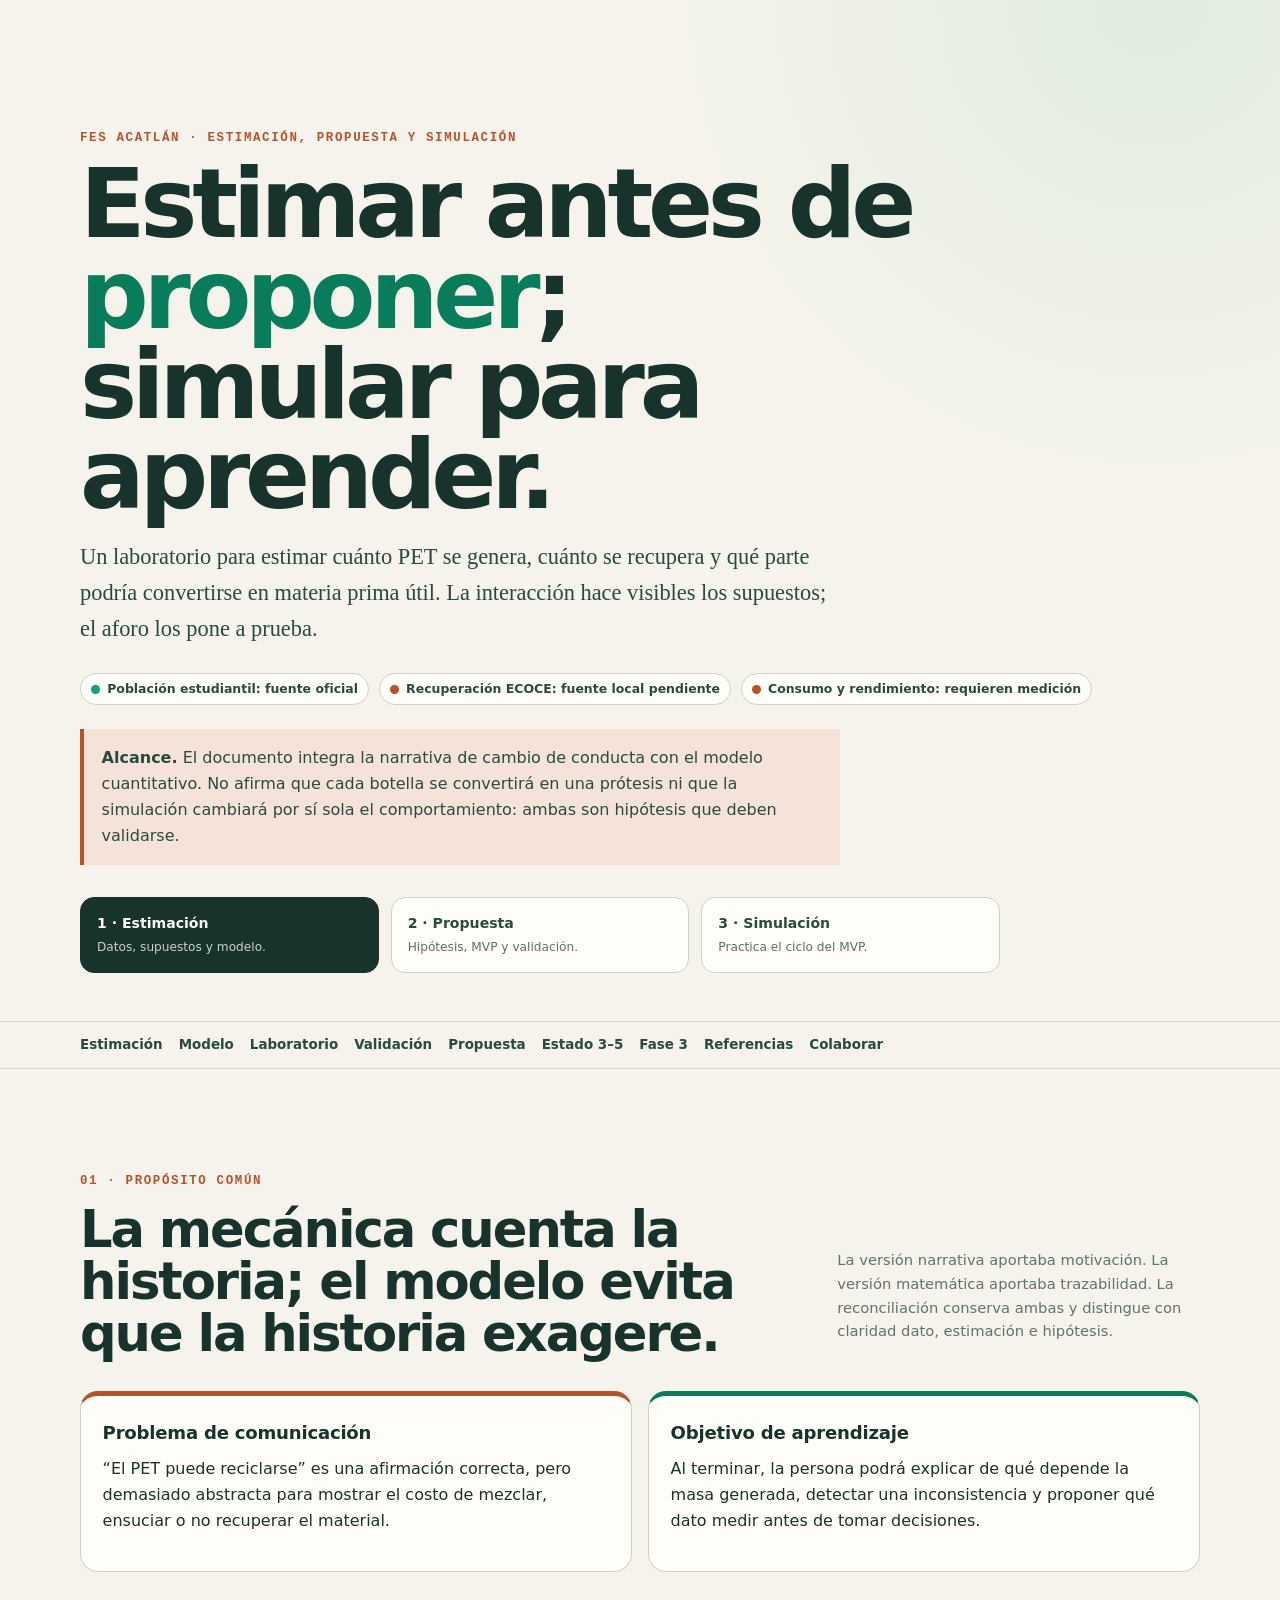
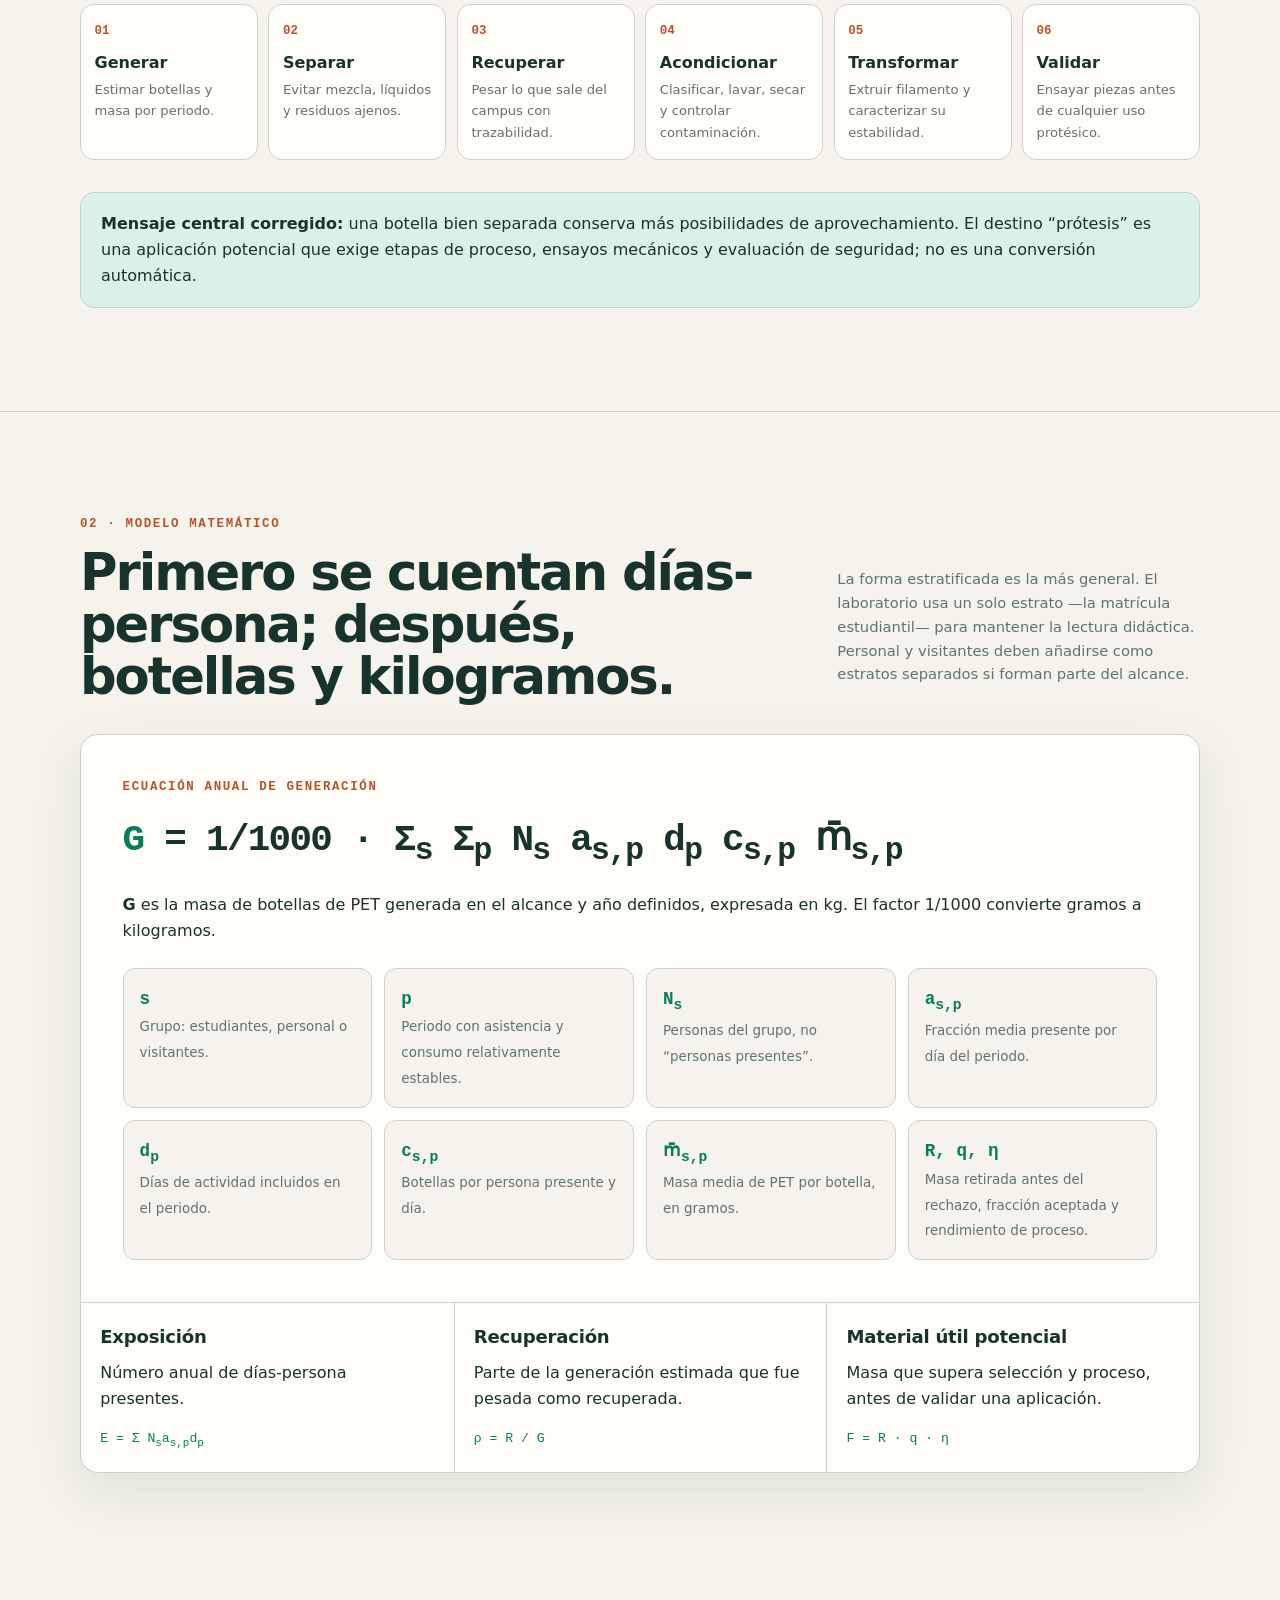
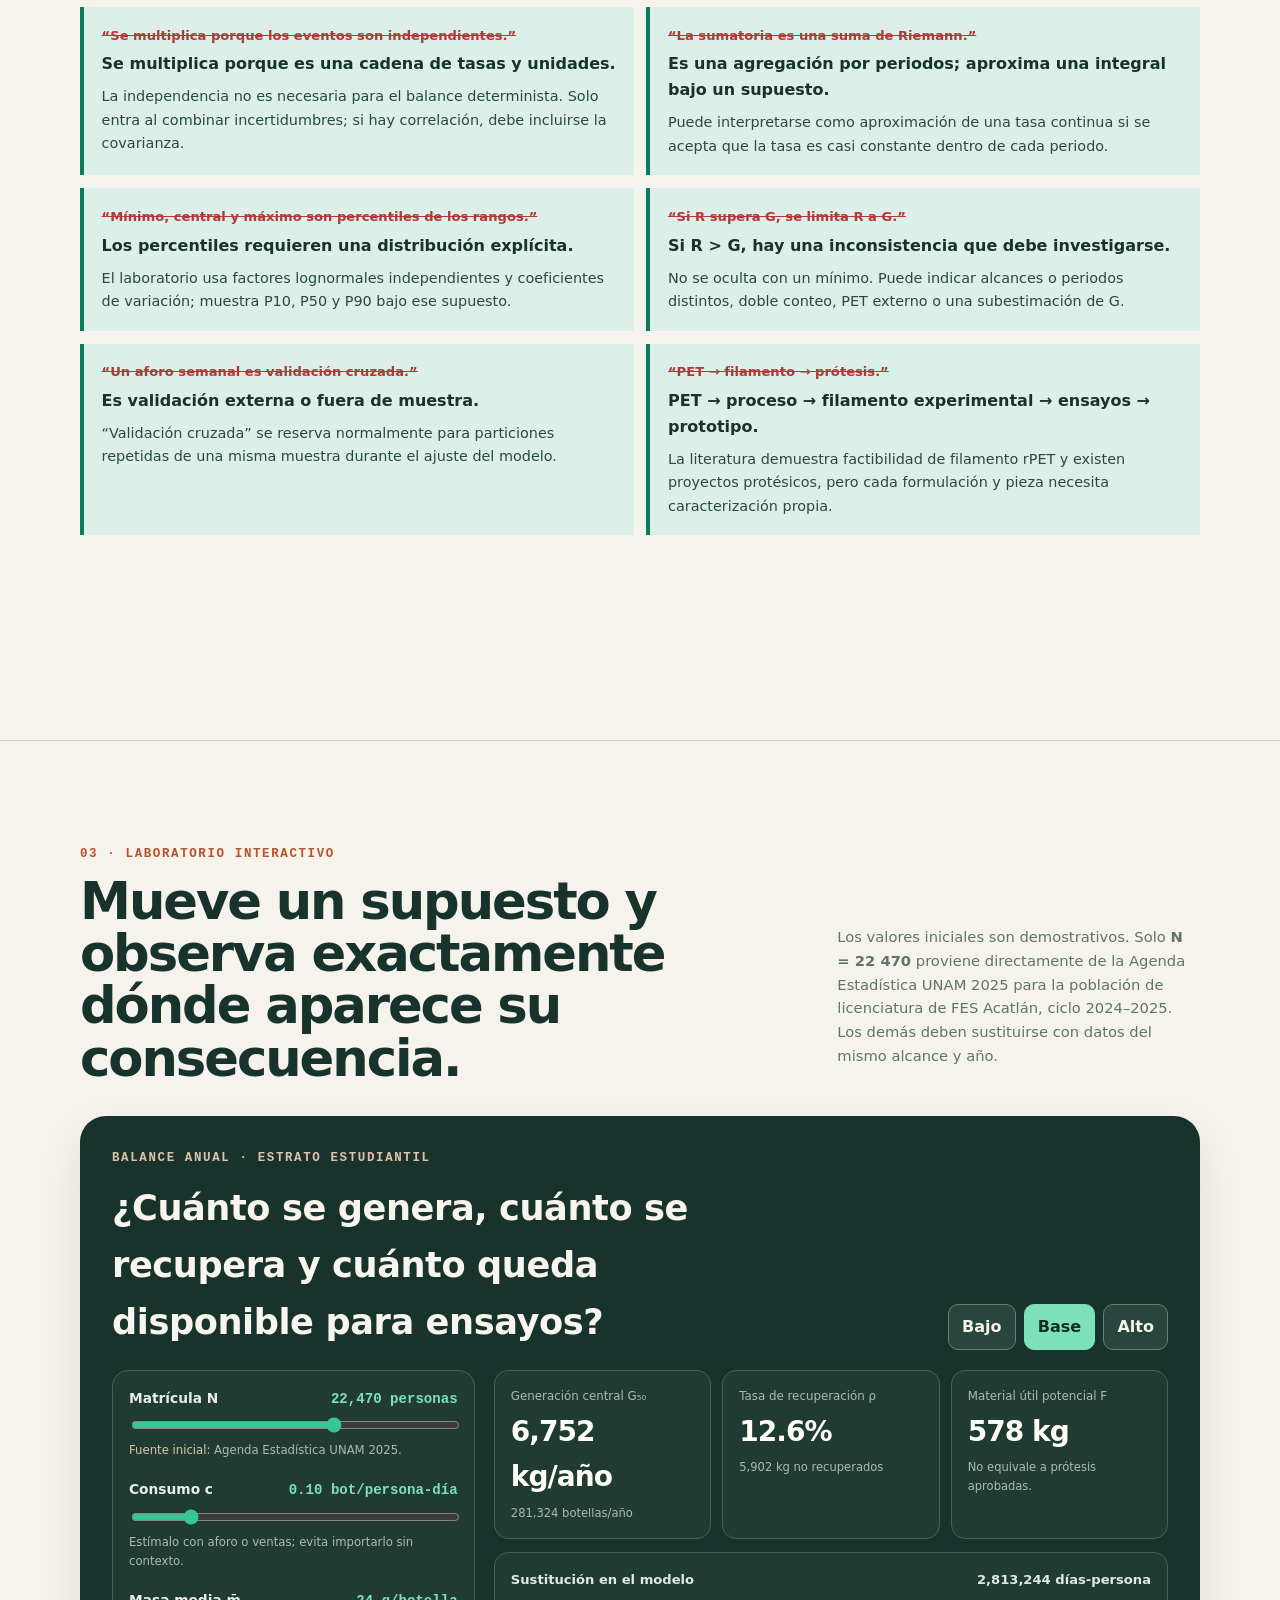
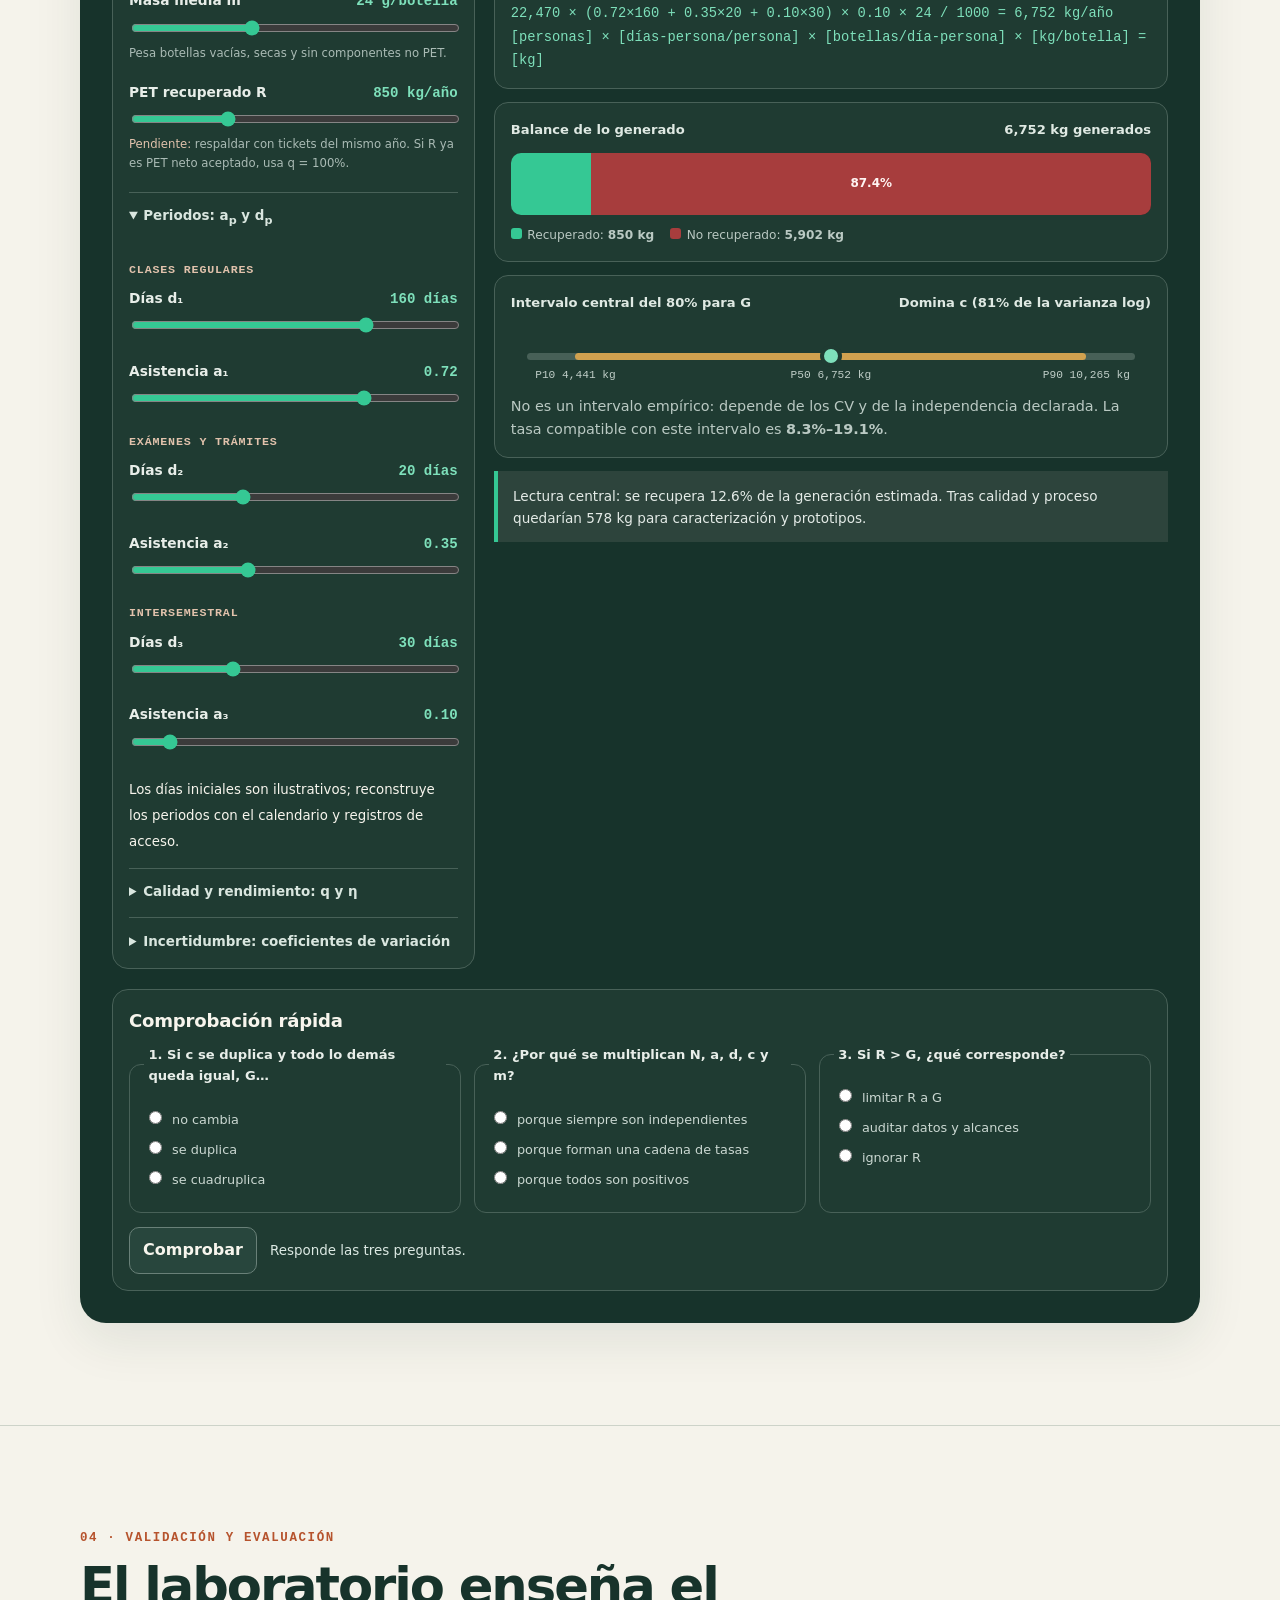
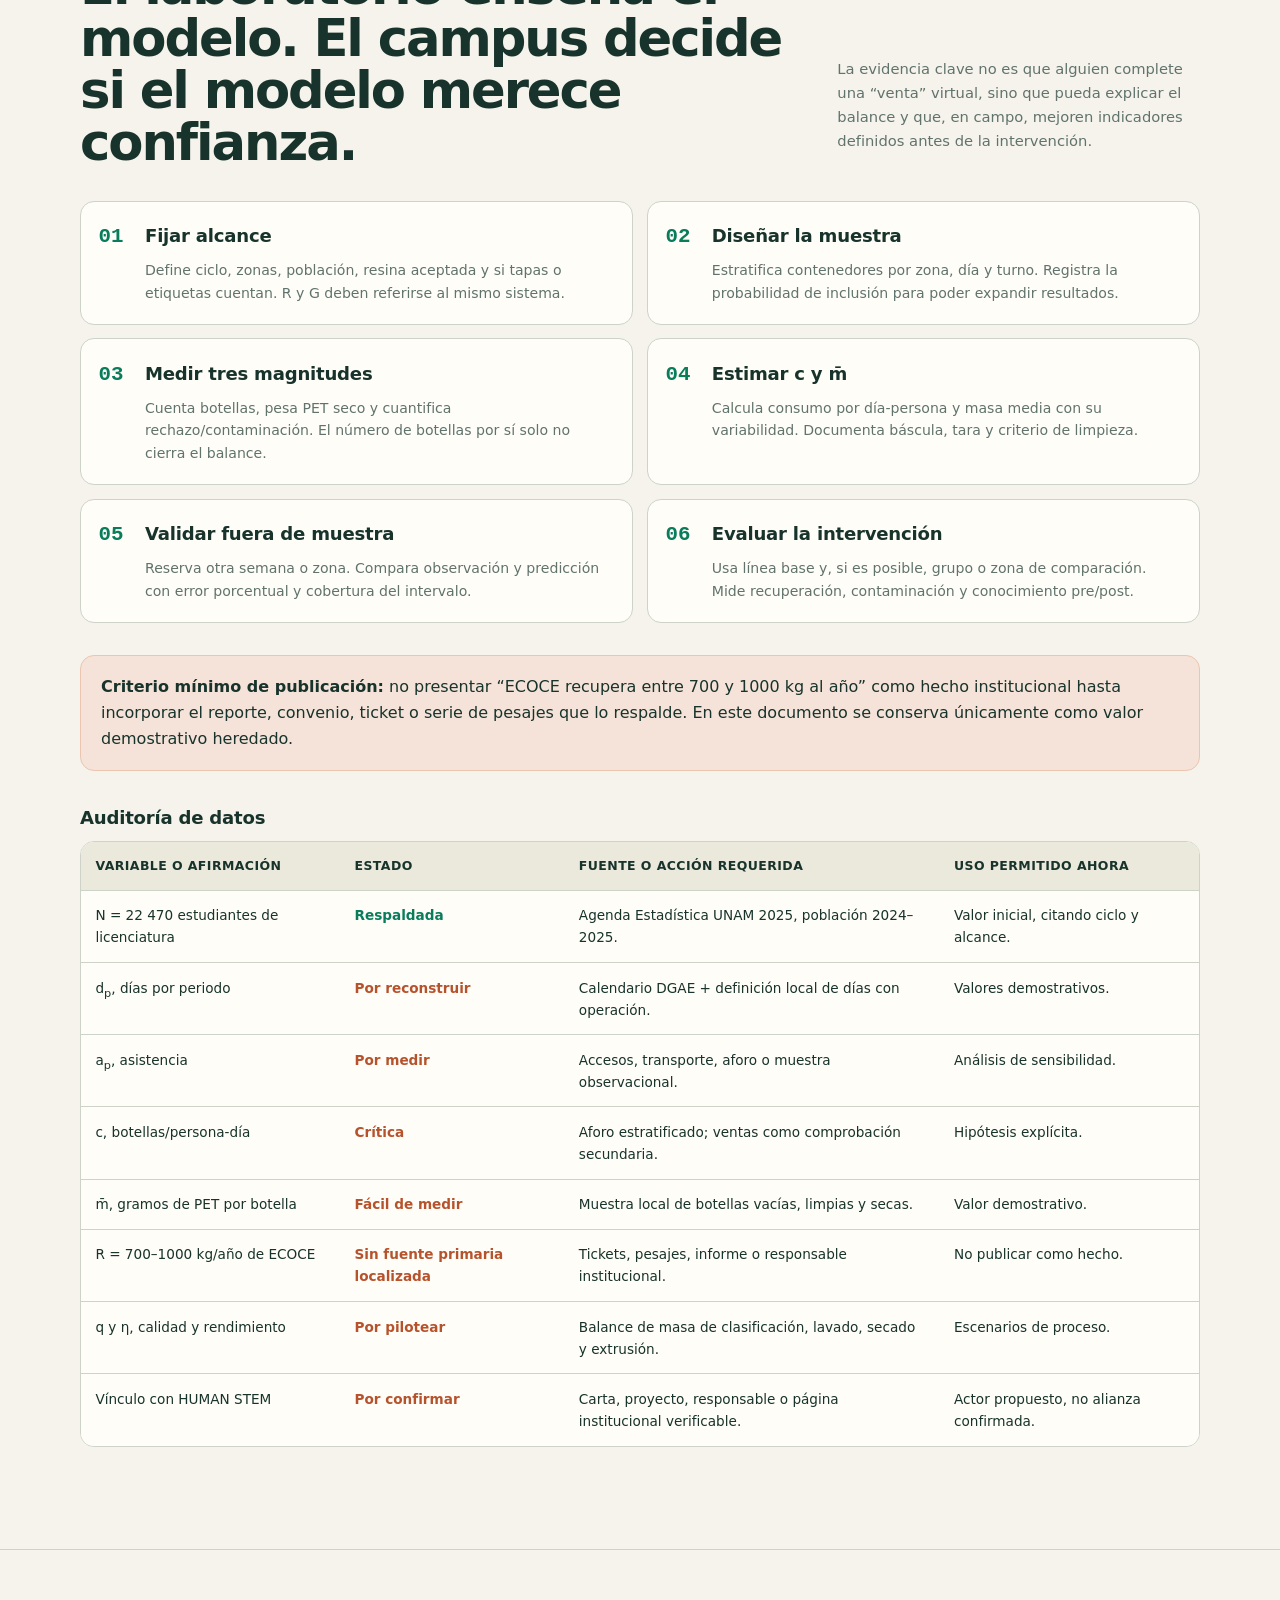
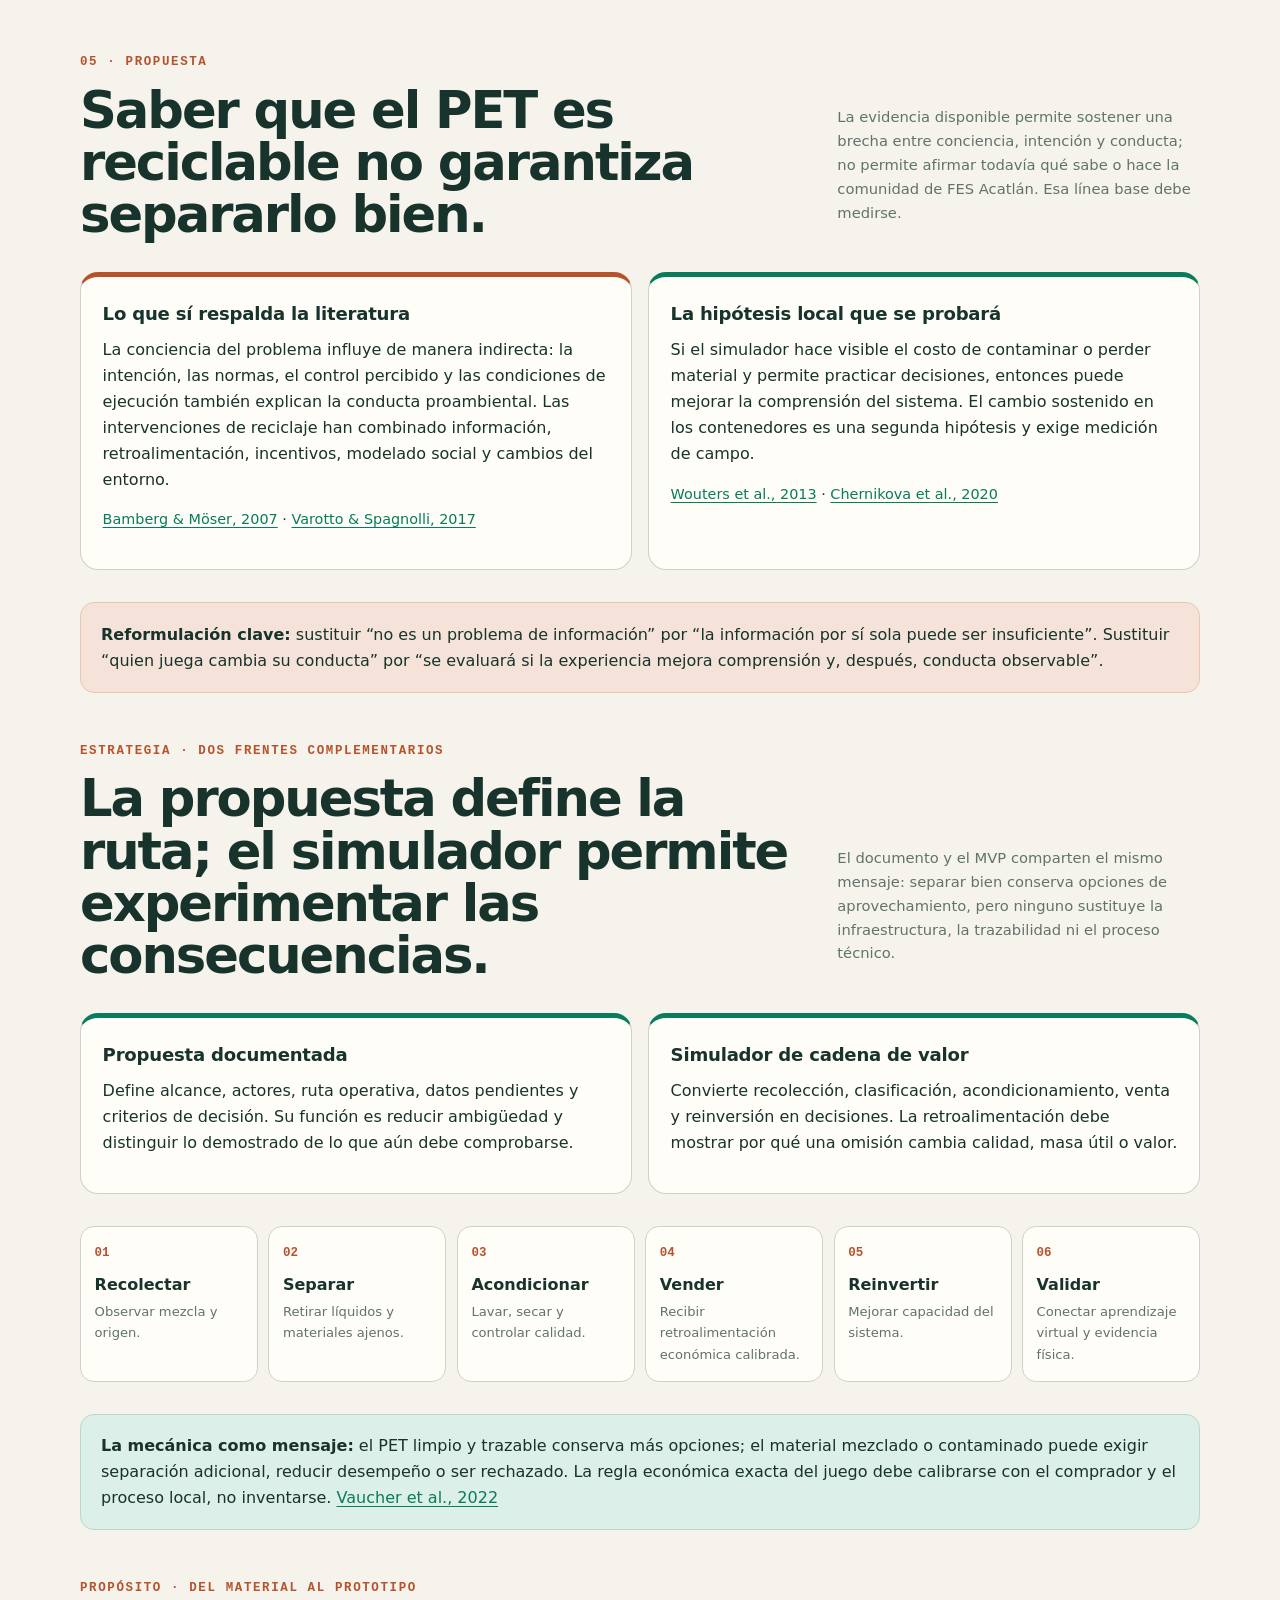
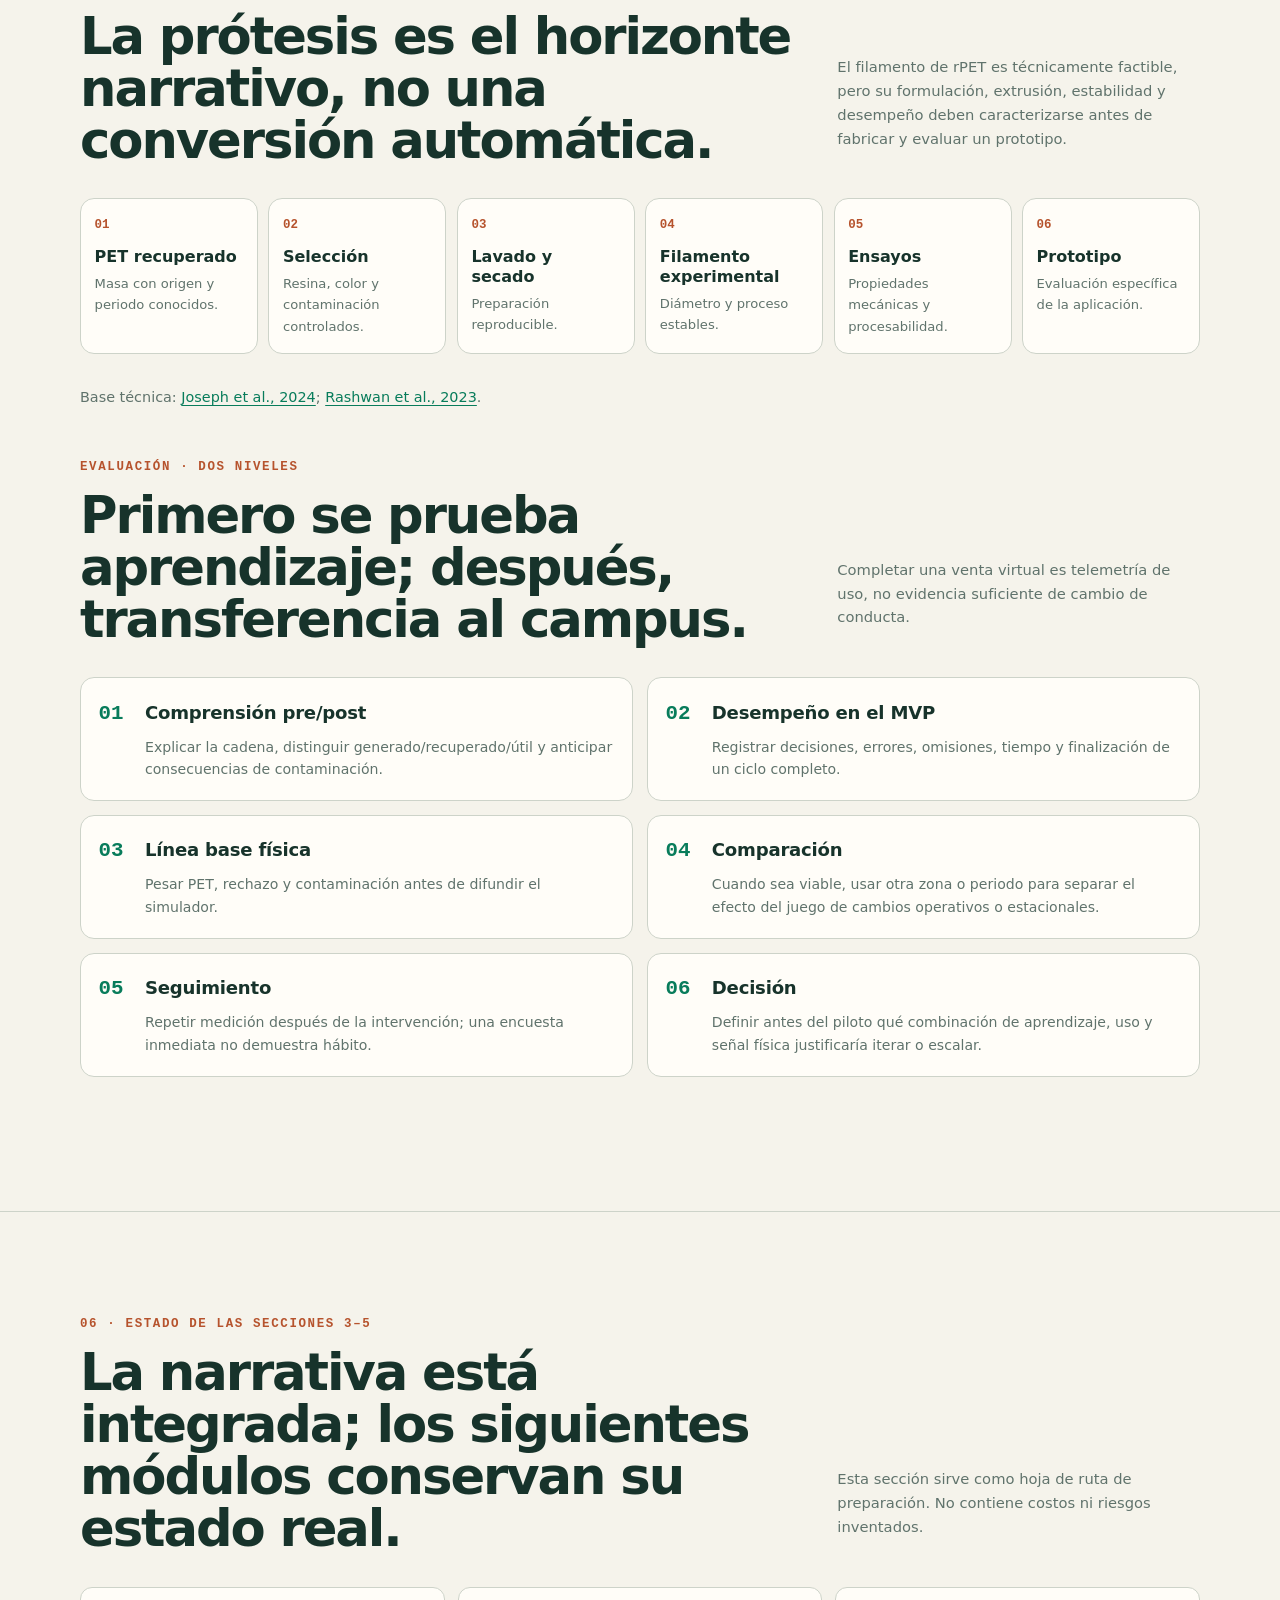
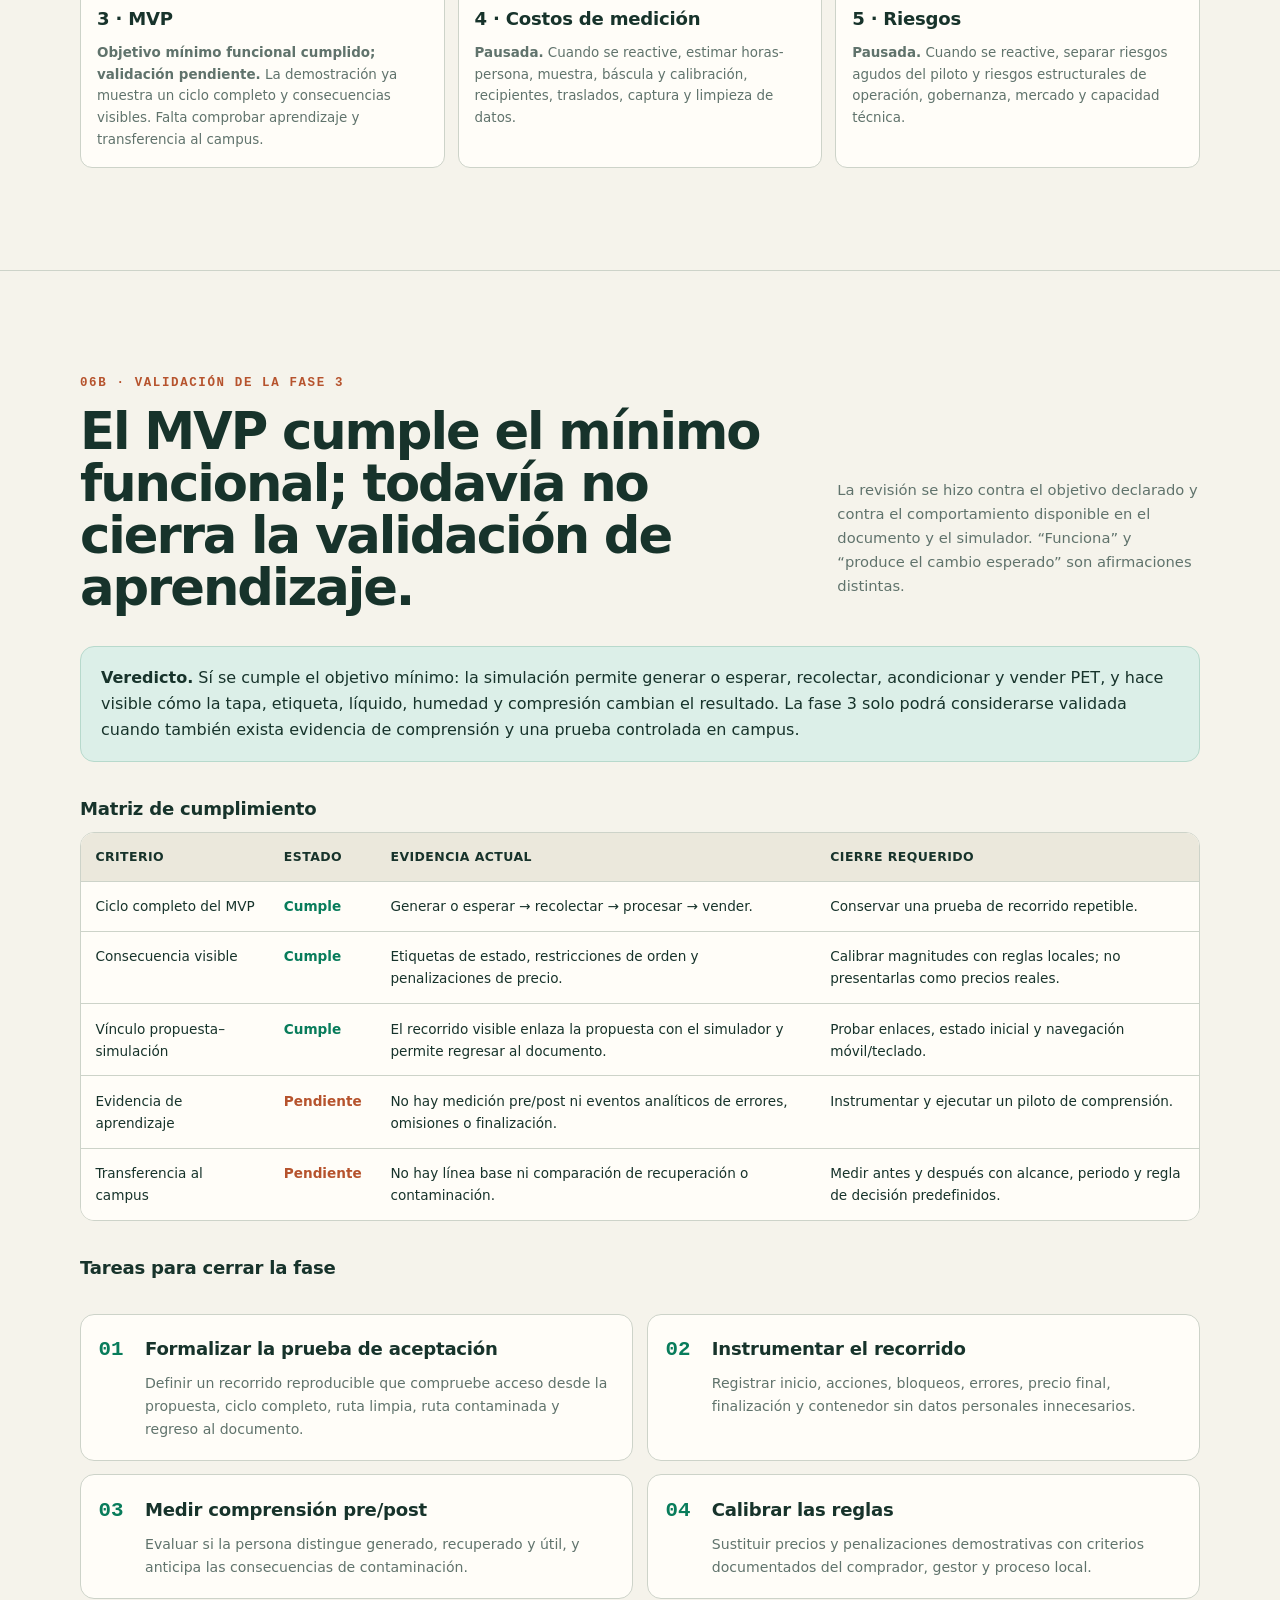
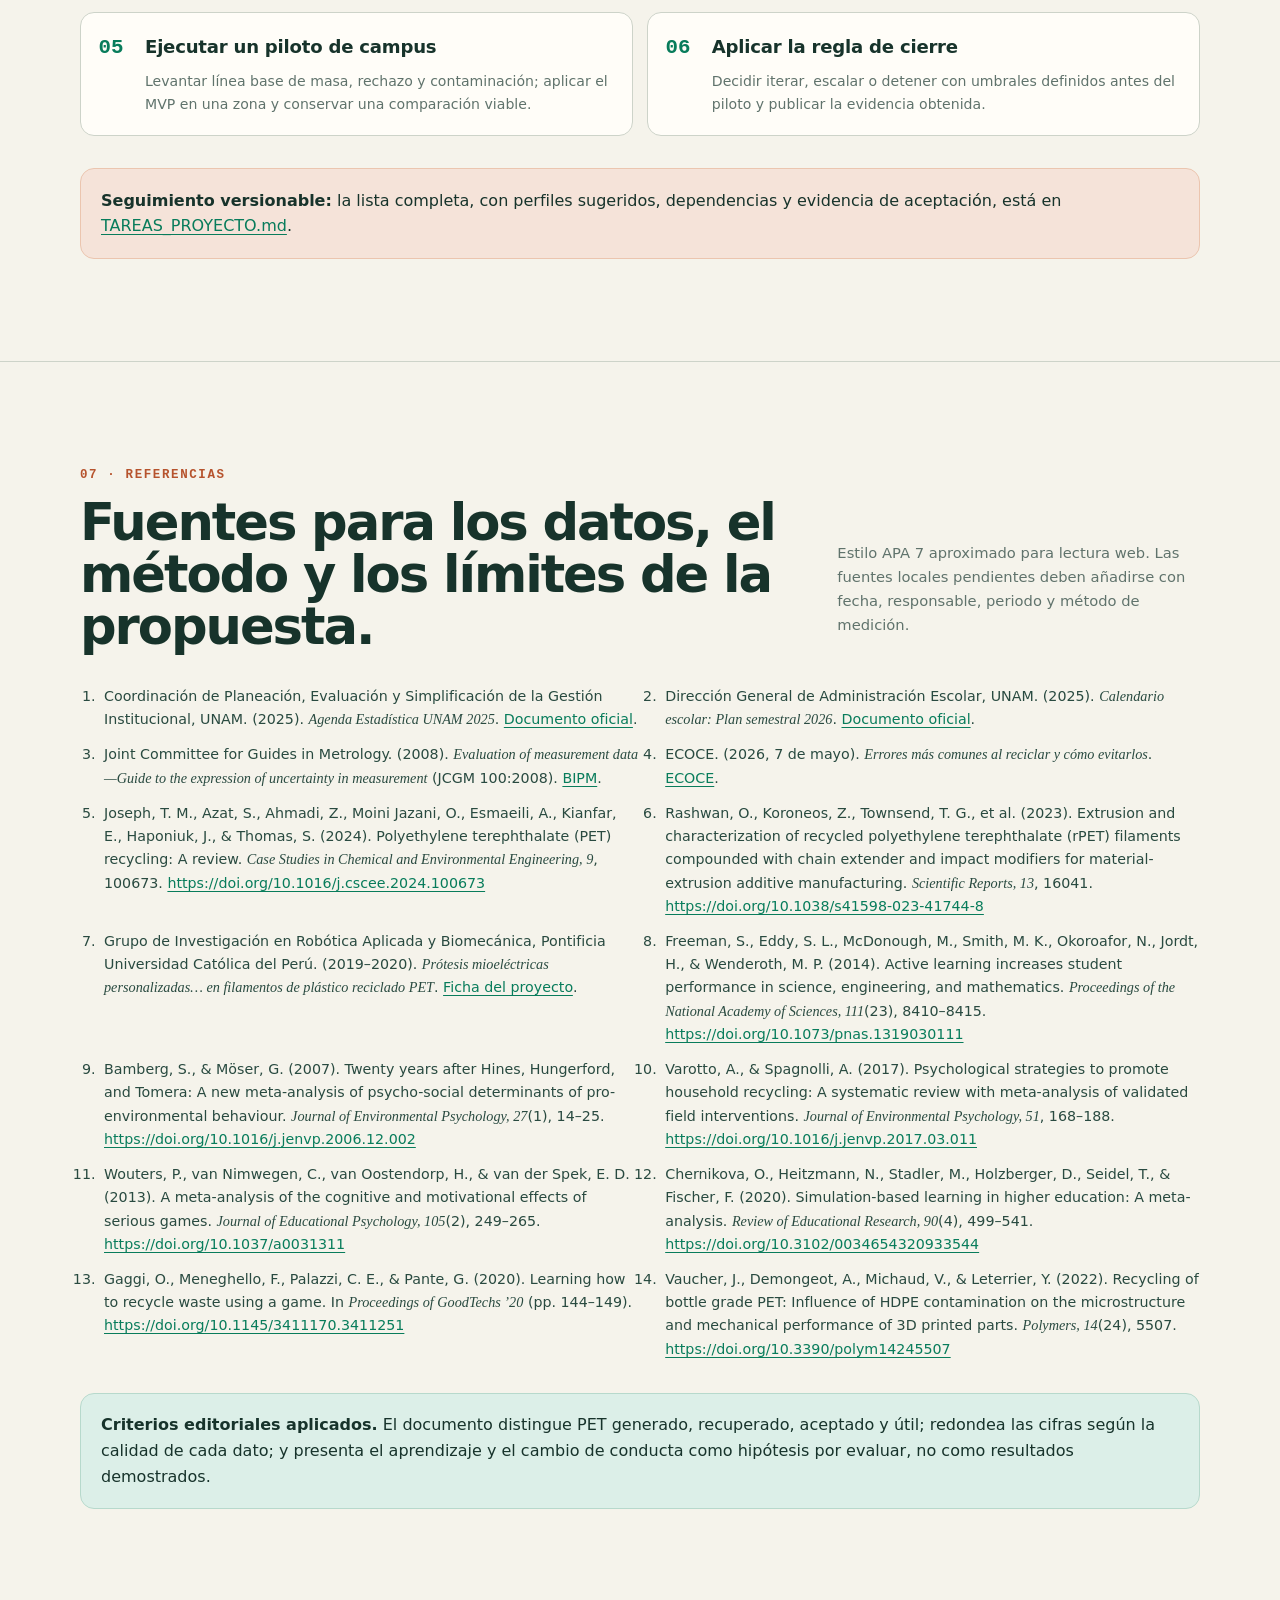
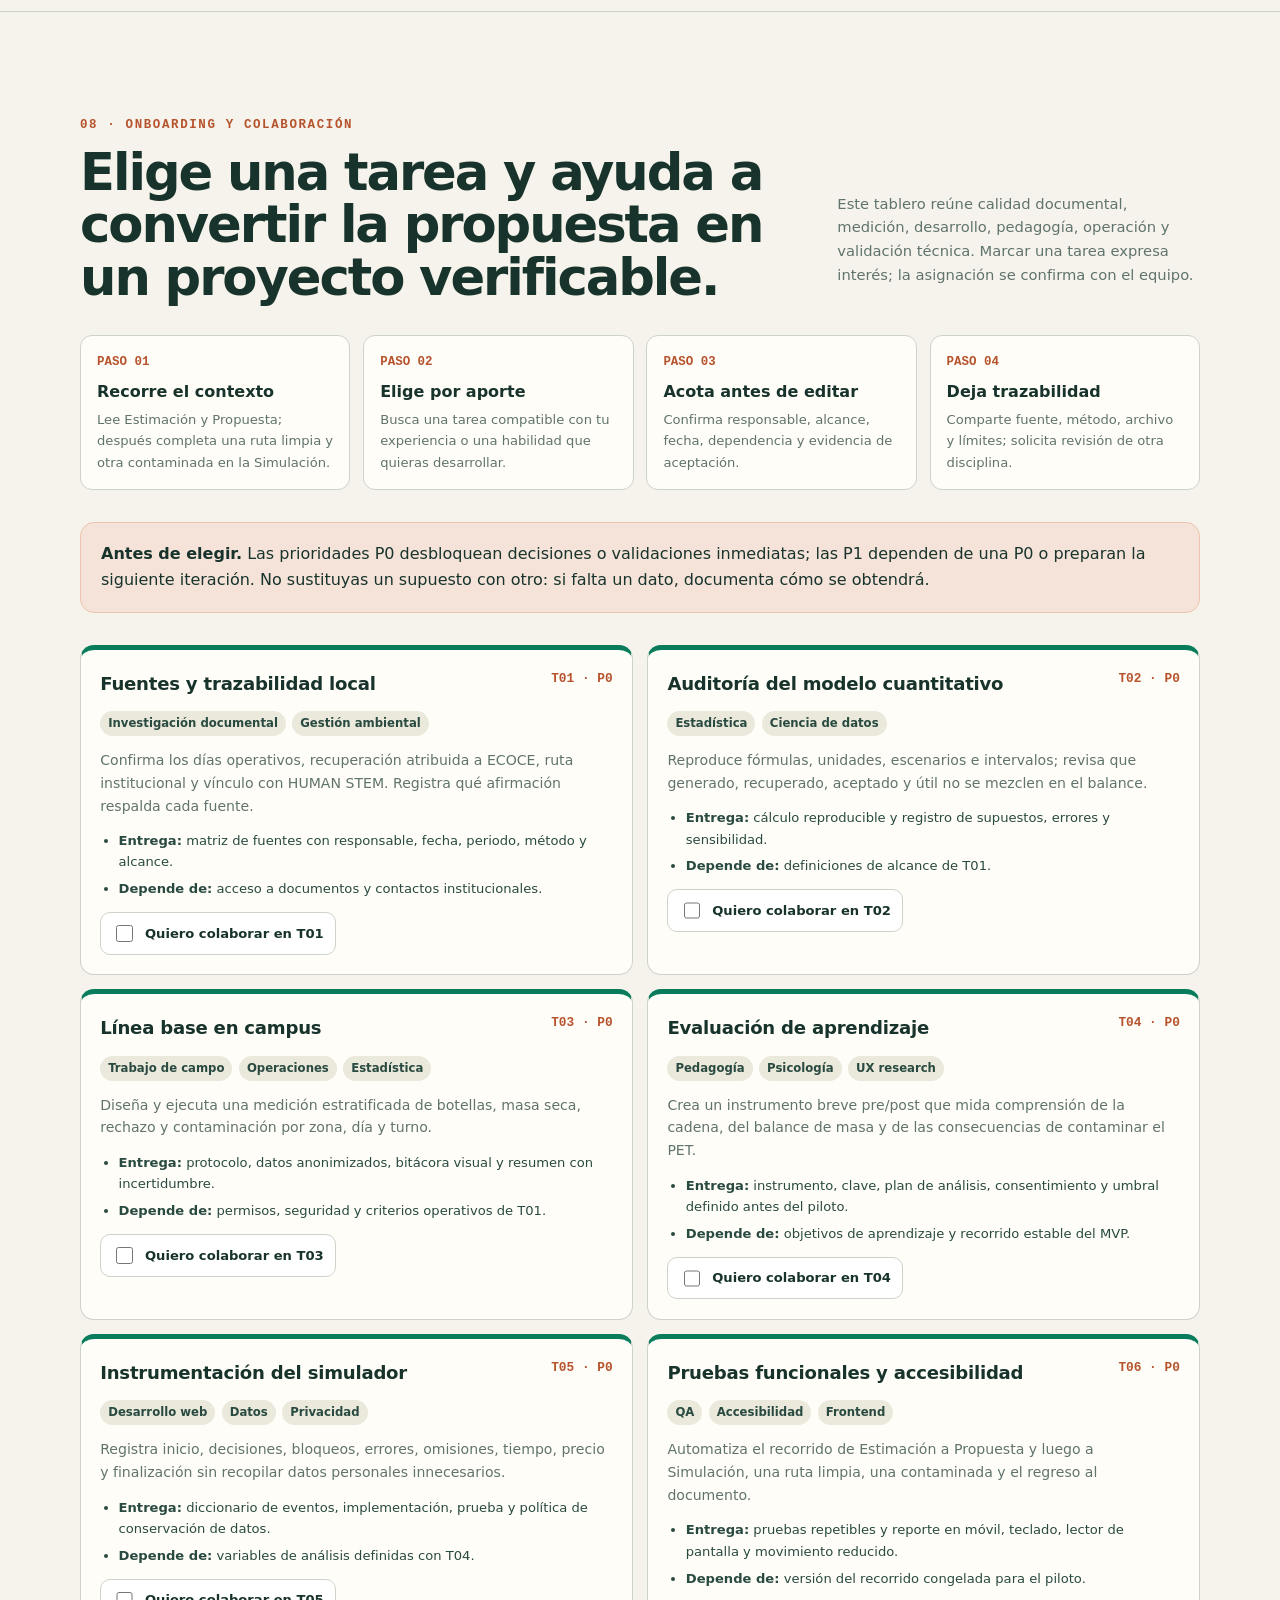
==== commit f4d12d0b: "Reordena recorrido y agrega onboarding multidisciplinario" ====
--- a/presentacion.html
+++ b/presentacion.html
@@ -1,10 +1,10 @@
-<!doctype html>
+<!DOCTYPE html>
 <html lang="es">
 <head>
   <meta charset="utf-8">
   <meta name="viewport" content="width=device-width, initial-scale=1">
-  <meta name="description" content="Documento reconciliado y laboratorio interactivo para estimar la generación, recuperación y aprovechamiento potencial de PET en FES Acatlán.">
-  <title>El PET de Acatlán | Presentación integrada</title>
+  <meta name="description" content="Estimación, propuesta y simulación del proyecto PET en FES Acatlán, con un tablero de colaboración multidisciplinaria.">
+  <title>El PET de Acatlán | Estimación y propuesta</title>
   <style>
     :root {
       --ink: #17332b;
@@ -200,6 +200,9 @@
     }
     p { margin: 0 0 1rem; }
     .section-aside { color: var(--muted); font-size: 0.92rem; }
+    .subsection-head { margin-top: 3rem; }
+    .applied-criteria { margin-top: 2rem; }
+    .task-source-link { margin-top: 1rem; }
 
     .thesis {
       display: grid;
@@ -652,6 +655,133 @@
     }
     .editorial-notes p { margin: 0; color: var(--muted); font-size: 0.84rem; }
 
+    .onboarding-steps {
+      display: grid;
+      grid-template-columns: repeat(4, minmax(0, 1fr));
+      gap: 0.8rem;
+      margin: 2rem 0;
+      padding: 0;
+      list-style: none;
+      counter-reset: onboarding;
+    }
+    .onboarding-steps li {
+      padding: 1rem;
+      border: 1px solid var(--line);
+      border-radius: 12px;
+      background: var(--card);
+      counter-increment: onboarding;
+    }
+    .onboarding-steps li::before {
+      display: block;
+      margin-bottom: 0.45rem;
+      color: var(--rust);
+      font-family: var(--mono);
+      font-size: 0.78rem;
+      font-weight: 800;
+      content: "PASO 0" counter(onboarding);
+    }
+    .onboarding-steps strong { display: block; margin-bottom: 0.25rem; }
+    .onboarding-steps span { display: block; color: var(--muted); font-size: 0.82rem; }
+
+    .task-board {
+      display: grid;
+      grid-template-columns: repeat(2, minmax(0, 1fr));
+      gap: 0.9rem;
+      margin: 2rem 0;
+    }
+    .task-card {
+      display: grid;
+      align-content: start;
+      gap: 0.8rem;
+      padding: 1.2rem;
+      border: 1px solid var(--line);
+      border-top: 5px solid var(--green);
+      border-radius: 14px;
+      background: var(--card);
+    }
+    .task-card:has(input:checked) {
+      border-color: var(--green);
+      background: var(--green-soft);
+      box-shadow: 0 0 0 2px rgba(8, 124, 91, 0.12);
+    }
+    .task-card header {
+      display: flex;
+      gap: 0.8rem;
+      align-items: flex-start;
+      justify-content: space-between;
+    }
+    .task-card h3 { margin: 0; }
+    .task-id {
+      flex: none;
+      color: var(--rust);
+      font-family: var(--mono);
+      font-size: 0.8rem;
+      font-weight: 800;
+    }
+    .task-meta { display: flex; flex-wrap: wrap; gap: 0.4rem; }
+    .task-meta span {
+      padding: 0.2rem 0.5rem;
+      border-radius: 999px;
+      background: var(--paper-2);
+      color: var(--ink-2);
+      font-size: 0.73rem;
+      font-weight: 750;
+    }
+    .task-card p { margin: 0; color: var(--muted); font-size: 0.88rem; }
+    .task-card ul { margin: 0; padding-left: 1.15rem; color: var(--ink-2); font-size: 0.82rem; }
+    .task-card li + li { margin-top: 0.35rem; }
+    .task-choice {
+      display: flex;
+      gap: 0.55rem;
+      align-items: center;
+      width: fit-content;
+      margin-top: auto;
+      padding: 0.55rem 0.7rem;
+      border: 1px solid var(--line);
+      border-radius: 10px;
+      background: #fff;
+      color: var(--ink);
+      font-size: 0.82rem;
+      font-weight: 800;
+      cursor: pointer;
+    }
+    .task-choice input { width: 1.05rem; height: 1.05rem; accent-color: var(--green); }
+
+    .selection-panel {
+      display: grid;
+      grid-template-columns: minmax(0, 1fr) minmax(250px, 0.55fr);
+      gap: 1rem;
+      align-items: start;
+      padding: 1.25rem;
+      border-radius: 16px;
+      background: var(--ink);
+      color: #f7f5ed;
+    }
+    .selection-panel h3 { color: #fff; }
+    .selection-panel p { margin-bottom: 0.7rem; color: #c9d6d0; font-size: 0.85rem; }
+    .selection-panel ul { margin: 0; padding-left: 1.2rem; color: #e2ebe7; font-size: 0.85rem; }
+    .selection-form { display: grid; gap: 0.55rem; }
+    .selection-form label { color: #dce7e2; font-size: 0.76rem; font-weight: 750; }
+    .selection-form input {
+      width: 100%;
+      margin-top: 0.2rem;
+      padding: 0.62rem 0.7rem;
+      border: 1px solid #698078;
+      border-radius: 9px;
+      background: #fffdf8;
+      color: var(--ink);
+    }
+    .selection-form button {
+      padding: 0.65rem 0.8rem;
+      border: 1px solid #7ee0bb;
+      border-radius: 9px;
+      background: #7ee0bb;
+      color: #112e25;
+      font-weight: 800;
+    }
+    .selection-form button:disabled { cursor: not-allowed; opacity: 0.5; }
+    #selection-status { min-height: 1.3em; margin: 0; color: #e1c2ac; font-size: 0.78rem; }
+
     footer {
       padding: 2.2rem 0 3rem;
       border-top: 1px solid var(--line);
@@ -665,9 +795,10 @@
       .chain { grid-template-columns: repeat(3, minmax(0, 1fr)); }
       .symbol-grid { grid-template-columns: repeat(2, minmax(0, 1fr)); }
       .quiz-grid { grid-template-columns: 1fr; }
+      .onboarding-steps { grid-template-columns: repeat(2, minmax(0, 1fr)); }
     }
     @media (max-width: 680px) {
-      .thesis, .corrections, .protocol, .refs, .editorial-notes { grid-template-columns: 1fr; }
+      .thesis, .corrections, .protocol, .refs, .editorial-notes, .task-board, .selection-panel { grid-template-columns: 1fr; }
       .journey-nav { grid-template-columns: 1fr; }
       .chain { grid-template-columns: repeat(2, minmax(0, 1fr)); }
       .equation-sub, .stats { grid-template-columns: 1fr; }
@@ -676,7 +807,7 @@
       .stat strong { font-size: 1.45rem; }
     }
     @media (max-width: 430px) {
-      .chain, .symbol-grid { grid-template-columns: 1fr; }
+      .chain, .symbol-grid, .onboarding-steps { grid-template-columns: 1fr; }
       .wrap { width: min(100% - 1.1rem, 1120px); }
       .lab-shell { border-radius: 18px; }
     }
@@ -685,7 +816,7 @@
       .bar-part { transition: none; }
     }
     @media print {
-      .topnav, .journey-nav, .scenario-buttons, .quiz { display: none; }
+      .topnav, .journey-nav, .scenario-buttons, .quiz, .task-choice, .selection-form { display: none; }
       body { background: #fff; }
       main section { break-inside: avoid; }
       .lab-shell { color: #111; background: #fff; box-shadow: none; border: 1px solid #777; }
@@ -699,8 +830,8 @@
 
   <header class="hero">
     <div class="wrap">
-      <p class="eyebrow">FES Acatlán · modelo didáctico reconciliado</p>
-      <h1>Del PET al <em>prototipo</em>, con evidencia entre ambos.</h1>
+      <p class="eyebrow">FES Acatlán · estimación, propuesta y simulación</p>
+      <h1>Estimar antes de <em>proponer</em>; simular para aprender.</h1>
       <p class="kicker">Un laboratorio para estimar cuánto PET se genera, cuánto se recupera y qué parte podría convertirse en materia prima útil. La interacción hace visibles los supuestos; el aforo los pone a prueba.</p>
       <div class="hero-meta" role="group" aria-label="Estado de los datos">
         <span class="pill verified">Población estudiantil: fuente oficial</span>
@@ -709,29 +840,29 @@
       </div>
       <div class="hero-note"><strong>Alcance.</strong> El documento integra la narrativa de cambio de conducta con el modelo cuantitativo. No afirma que cada botella se convertirá en una prótesis ni que la simulación cambiará por sí sola el comportamiento: ambas son hipótesis que deben validarse.</div>
       <nav class="journey-nav" aria-label="Recorrido integrado del proyecto">
-        <a href="presentacion.html" aria-current="page"><strong>1 · Evidencia</strong><span>Problema, modelo y criterios.</span></a>
-        <a href="index.html"><strong>2 · Mapa</strong><span>Ubica un contenedor de PET.</span></a>
-        <a href="reciclaje_pet_fase1.html"><strong>3 · Simulador</strong><span>Completa el ciclo del MVP.</span></a>
+        <a href="presentacion.html#estimacion" aria-current="page"><strong>1 · Estimación</strong><span>Datos, supuestos y modelo.</span></a>
+        <a href="presentacion.html#propuesta"><strong>2 · Propuesta</strong><span>Hipótesis, MVP y validación.</span></a>
+        <a href="reciclaje_pet_fase1.html"><strong>3 · Simulación</strong><span>Practica el ciclo del MVP.</span></a>
       </nav>
     </div>
   </header>
 
   <nav class="topnav" aria-label="Contenido">
     <div class="wrap">
-      <a href="#proposito">Propósito</a>
+      <a href="#estimacion">Estimación</a>
       <a href="#modelo">Modelo</a>
       <a href="#laboratorio">Laboratorio</a>
       <a href="#validacion">Validación</a>
-      <a href="#problema-solucion">Problema + solución</a>
+      <a href="#propuesta">Propuesta</a>
       <a href="#estado-proyecto">Estado 3–5</a>
       <a href="#fase-3">Fase 3</a>
       <a href="#referencias">Referencias</a>
-      <a href="#tareas-seccion-2">Tareas</a>
+      <a href="#colaborar">Colaborar</a>
     </div>
   </nav>
 
   <main id="contenido">
-    <section id="proposito">
+    <section id="estimacion">
       <div class="wrap">
         <div class="section-head">
           <div>
@@ -1083,11 +1214,11 @@
       </div>
     </section>
 
-    <section id="problema-solucion">
+    <section id="propuesta">
       <div class="wrap">
         <div class="section-head">
           <div>
-            <p class="eyebrow">05 · problemática y solución propuesta</p>
+            <p class="eyebrow">05 · propuesta</p>
             <h2>Saber que el PET es reciclable no garantiza separarlo bien.</h2>
           </div>
           <p class="section-aside">La evidencia disponible permite sostener una brecha entre conciencia, intención y conducta; no permite afirmar todavía qué sabe o hace la comunidad de FES Acatlán. Esa línea base debe medirse.</p>
@@ -1110,18 +1241,18 @@
           <strong>Reformulación clave:</strong> sustituir “no es un problema de información” por “la información por sí sola puede ser insuficiente”. Sustituir “quien juega cambia su conducta” por “se evaluará si la experiencia mejora comprensión y, después, conducta observable”.
         </div>
 
-        <div class="section-head" style="margin-top:3rem">
+        <div class="section-head subsection-head">
           <div>
             <p class="eyebrow">estrategia · dos frentes complementarios</p>
-            <h2>El mapa explica el destino; el simulador permite experimentar las consecuencias.</h2>
-          </div>
-          <p class="section-aside">Ambas piezas comparten el mismo mensaje: separar bien conserva opciones de aprovechamiento, pero ninguna sustituye la infraestructura, la trazabilidad ni el proceso técnico.</p>
+            <h2>La propuesta define la ruta; el simulador permite experimentar las consecuencias.</h2>
+          </div>
+          <p class="section-aside">El documento y el MVP comparten el mismo mensaje: separar bien conserva opciones de aprovechamiento, pero ninguno sustituye la infraestructura, la trazabilidad ni el proceso técnico.</p>
         </div>
 
         <div class="thesis">
           <div class="new">
-            <h3>Mapa interactivo</h3>
-            <p>Muestra dónde depositar, quién retira, qué etapas siguen y qué evidencia respalda cada tramo. Su función es reducir incertidumbre operativa y hacer visible la cadena real del campus.</p>
+            <h3>Propuesta documentada</h3>
+            <p>Define alcance, actores, ruta operativa, datos pendientes y criterios de decisión. Su función es reducir ambigüedad y distinguir lo demostrado de lo que aún debe comprobarse.</p>
           </div>
           <div class="new">
             <h3>Simulador de cadena de valor</h3>
@@ -1142,7 +1273,7 @@
           <strong>La mecánica como mensaje:</strong> el PET limpio y trazable conserva más opciones; el material mezclado o contaminado puede exigir separación adicional, reducir desempeño o ser rechazado. La regla económica exacta del juego debe calibrarse con el comprador y el proceso local, no inventarse. <a href="https://doi.org/10.3390/polym14245507">Vaucher et al., 2022</a>
         </div>
 
-        <div class="section-head" style="margin-top:3rem">
+        <div class="section-head subsection-head">
           <div>
             <p class="eyebrow">propósito · del material al prototipo</p>
             <h2>La prótesis es el horizonte narrativo, no una conversión automática.</h2>
@@ -1160,7 +1291,7 @@
         </ol>
         <p class="small muted">Base técnica: <a href="https://doi.org/10.1016/j.cscee.2024.100673">Joseph et al., 2024</a>; <a href="https://doi.org/10.1038/s41598-023-41744-8">Rashwan et al., 2023</a>.</p>
 
-        <div class="section-head" style="margin-top:3rem">
+        <div class="section-head subsection-head">
           <div>
             <p class="eyebrow">evaluación · dos niveles</p>
             <h2>Primero se prueba aprendizaje; después, transferencia al campus.</h2>
@@ -1202,11 +1333,11 @@
             <p class="eyebrow">06B · validación de la fase 3</p>
             <h2>El MVP cumple el mínimo funcional; todavía no cierra la validación de aprendizaje.</h2>
           </div>
-          <p class="section-aside">La revisión se hizo contra el objetivo declarado y contra el comportamiento disponible en el mapa y el simulador. “Funciona” y “produce el cambio esperado” son afirmaciones distintas.</p>
+          <p class="section-aside">La revisión se hizo contra el objetivo declarado y contra el comportamiento disponible en el documento y el simulador. “Funciona” y “produce el cambio esperado” son afirmaciones distintas.</p>
         </div>
 
         <div class="callout">
-          <strong>Veredicto.</strong> Sí se cumple el objetivo mínimo: desde un contenedor del mapa se puede recolectar, acondicionar y vender PET, y la interfaz hace visible cómo la tapa, etiqueta, líquido, humedad y compresión cambian el resultado. La fase 3 solo podrá considerarse validada cuando también exista evidencia de comprensión y una prueba controlada en campus.
+          <strong>Veredicto.</strong> Sí se cumple el objetivo mínimo: la simulación permite generar o esperar, recolectar, acondicionar y vender PET, y hace visible cómo la tapa, etiqueta, líquido, humedad y compresión cambian el resultado. La fase 3 solo podrá considerarse validada cuando también exista evidencia de comprensión y una prueba controlada en campus.
         </div>
 
         <h3 class="audit-title">Matriz de cumplimiento</h3>
@@ -1218,7 +1349,7 @@
             <tbody>
               <tr><td>Ciclo completo del MVP</td><td><span class="state ok">Cumple</span></td><td>Generar o esperar → recolectar → procesar → vender.</td><td>Conservar una prueba de recorrido repetible.</td></tr>
               <tr><td>Consecuencia visible</td><td><span class="state ok">Cumple</span></td><td>Etiquetas de estado, restricciones de orden y penalizaciones de precio.</td><td>Calibrar magnitudes con reglas locales; no presentarlas como precios reales.</td></tr>
-              <tr><td>Vínculo mapa–simulador</td><td><span class="state ok">Cumple</span></td><td>Cada punto PET abre su propia instancia y el simulador permite volver al mapa.</td><td>Probar todos los contenedores y navegación móvil/teclado.</td></tr>
+              <tr><td>Vínculo propuesta–simulación</td><td><span class="state ok">Cumple</span></td><td>El recorrido visible enlaza la propuesta con el simulador y permite regresar al documento.</td><td>Probar enlaces, estado inicial y navegación móvil/teclado.</td></tr>
               <tr><td>Evidencia de aprendizaje</td><td><span class="state pending">Pendiente</span></td><td>No hay medición pre/post ni eventos analíticos de errores, omisiones o finalización.</td><td>Instrumentar y ejecutar un piloto de comprensión.</td></tr>
               <tr><td>Transferencia al campus</td><td><span class="state pending">Pendiente</span></td><td>No hay línea base ni comparación de recuperación o contaminación.</td><td>Medir antes y después con alcance, periodo y regla de decisión predefinidos.</td></tr>
             </tbody>
@@ -1227,7 +1358,7 @@
 
         <h3 class="audit-title">Tareas para cerrar la fase</h3>
         <div class="protocol">
-          <article><h3>Formalizar la prueba de aceptación</h3><p>Definir un recorrido reproducible que compruebe acceso desde el mapa, ciclo completo, ruta limpia, ruta contaminada y regreso al mapa.</p></article>
+          <article><h3>Formalizar la prueba de aceptación</h3><p>Definir un recorrido reproducible que compruebe acceso desde la propuesta, ciclo completo, ruta limpia, ruta contaminada y regreso al documento.</p></article>
           <article><h3>Instrumentar el recorrido</h3><p>Registrar inicio, acciones, bloqueos, errores, precio final, finalización y contenedor sin datos personales innecesarios.</p></article>
           <article><h3>Medir comprensión pre/post</h3><p>Evaluar si la persona distingue generado, recuperado y útil, y anticipa las consecuencias de contaminación.</p></article>
           <article><h3>Calibrar las reglas</h3><p>Sustituir precios y penalizaciones demostrativas con criterios documentados del comprador, gestor y proceso local.</p></article>
@@ -1236,7 +1367,7 @@
         </div>
 
         <div class="callout warning">
-          <strong>Seguimiento versionable:</strong> la lista completa, con prioridad y evidencia de aceptación, está en <a href="FASE_3_TAREAS.md">FASE_3_TAREAS.md</a>.
+          <strong>Seguimiento versionable:</strong> la lista completa, con perfiles sugeridos, dependencias y evidencia de aceptación, está en <a href="TAREAS_PROYECTO.md">TAREAS_PROYECTO.md</a>.
         </div>
       </div>
     </section>
@@ -1268,45 +1399,137 @@
           <li>Vaucher, J., Demongeot, A., Michaud, V., &amp; Leterrier, Y. (2022). Recycling of bottle grade PET: Influence of HDPE contamination on the microstructure and mechanical performance of 3D printed parts. <em>Polymers, 14</em>(24), 5507. <a href="https://doi.org/10.3390/polym14245507">https://doi.org/10.3390/polym14245507</a></li>
         </ol>
 
-        <div class="editorial-notes">
-          <div><h3>Terminología</h3><p>Usar “generado”, “recuperado”, “aceptado” y “material útil” para etapas distintas. Evitar “reciclado” cuando solo se ha recolectado.</p></div>
-          <div><h3>Cifras</h3><p>Redondear según la calidad del dato. No reportar cuatro cifras significativas si c o a tienen incertidumbre amplia.</p></div>
-          <div><h3>Causalidad</h3><p>Escribir “se espera”, “se propone” o “se evaluará” hasta que un diseño pre/post o comparativo demuestre cambio de conducta.</p></div>
+        <div class="callout applied-criteria">
+          <strong>Criterios editoriales aplicados.</strong> El documento distingue PET generado, recuperado, aceptado y útil; redondea las cifras según la calidad de cada dato; y presenta el aprendizaje y el cambio de conducta como hipótesis por evaluar, no como resultados demostrados.
         </div>
       </div>
     </section>
 
-    <section id="tareas-seccion-2">
+    <section id="colaborar">
       <div class="wrap">
         <div class="section-head">
           <div>
-            <p class="eyebrow">08 · tareas para fortalecer la sección 2</p>
-            <h2>Ocho tareas convierten una propuesta plausible en un caso local verificable.</h2>
-          </div>
-          <p class="section-aside">Asignar responsable, fecha y evidencia esperada antes del ensayo general. La prioridad no es agregar más texto, sino cerrar los vacíos que cambian la decisión.</p>
-        </div>
-
-        <div class="protocol">
-          <article><h3>Medir la brecha local</h3><p>Encuesta breve de conocimiento y observación de contaminación para evitar asumir qué sabe o hace la comunidad.</p></article>
-          <article><h3>Documentar la ruta real</h3><p>Confirmar contenedores, responsable de retiro, comprador o gestor, frecuencia, criterios de aceptación y destino del material.</p></article>
-          <article><h3>Calibrar la economía</h3><p>Obtener precios, descuentos y rechazos reales para PET limpio, mezclado o húmedo; traducirlos a reglas del juego.</p></article>
-          <article><h3>Mapear mecánicas a objetivos</h3><p>Para cada acción del MVP, escribir el comportamiento real, la consecuencia y la evidencia de aprendizaje esperada.</p></article>
-          <article><h3>Instrumentar el MVP</h3><p>Registrar finalización, decisiones, errores, omisiones, tiempo y respuestas pre/post sin recopilar datos personales innecesarios.</p></article>
-          <article><h3>Predefinir la evaluación</h3><p>Elegir indicadores, calendario, zona de comparación y regla de decisión antes del piloto para evitar interpretar a conveniencia.</p></article>
-          <article><h3>Confirmar el vínculo técnico</h3><p>Documentar HUMAN STEM, responsables, especificación del filamento, ensayos requeridos y límites del uso protésico.</p></article>
-          <article><h3>Preparar evidencia visual</h3><p>Fotografiar la línea base, el material aceptado/rechazado y el flujo real; sustituir frases abstractas por pruebas del campus.</p></article>
-        </div>
+            <p class="eyebrow">08 · onboarding y colaboración</p>
+            <h2>Elige una tarea y ayuda a convertir la propuesta en un proyecto verificable.</h2>
+          </div>
+          <p class="section-aside">Este tablero reúne calidad documental, medición, desarrollo, pedagogía, operación y validación técnica. Marcar una tarea expresa interés; la asignación se confirma con el equipo.</p>
+        </div>
+
+        <ol class="onboarding-steps">
+          <li><strong>Recorre el contexto</strong><span>Lee Estimación y Propuesta; después completa una ruta limpia y otra contaminada en la Simulación.</span></li>
+          <li><strong>Elige por aporte</strong><span>Busca una tarea compatible con tu experiencia o una habilidad que quieras desarrollar.</span></li>
+          <li><strong>Acota antes de editar</strong><span>Confirma responsable, alcance, fecha, dependencia y evidencia de aceptación.</span></li>
+          <li><strong>Deja trazabilidad</strong><span>Comparte fuente, método, archivo y límites; solicita revisión de otra disciplina.</span></li>
+        </ol>
 
         <div class="callout warning">
-          <strong>Orden sugerido para el próximo mes:</strong> línea base y ruta real → calibración del juego → instrumentación del MVP → piloto de comprensión → medición física posterior. Costos y riesgos pueden reactivarse cuando el diseño de medición ya tenga alcance.
-        </div>
+          <strong>Antes de elegir.</strong> Las prioridades P0 desbloquean decisiones o validaciones inmediatas; las P1 dependen de una P0 o preparan la siguiente iteración. No sustituyas un supuesto con otro: si falta un dato, documenta cómo se obtendrá.
+        </div>
+
+        <div class="task-board" id="task-board">
+          <article class="task-card">
+            <header><h3>Fuentes y trazabilidad local</h3><span class="task-id">T01 · P0</span></header>
+            <div class="task-meta"><span>Investigación documental</span><span>Gestión ambiental</span></div>
+            <p>Confirma los días operativos, recuperación atribuida a ECOCE, ruta institucional y vínculo con HUMAN STEM. Registra qué afirmación respalda cada fuente.</p>
+            <ul><li><strong>Entrega:</strong> matriz de fuentes con responsable, fecha, periodo, método y alcance.</li><li><strong>Depende de:</strong> acceso a documentos y contactos institucionales.</li></ul>
+            <label class="task-choice"><input type="checkbox" data-task-id="T01" data-task-title="Fuentes y trazabilidad local"> Quiero colaborar en T01</label>
+          </article>
+
+          <article class="task-card">
+            <header><h3>Auditoría del modelo cuantitativo</h3><span class="task-id">T02 · P0</span></header>
+            <div class="task-meta"><span>Estadística</span><span>Ciencia de datos</span></div>
+            <p>Reproduce fórmulas, unidades, escenarios e intervalos; revisa que generado, recuperado, aceptado y útil no se mezclen en el balance.</p>
+            <ul><li><strong>Entrega:</strong> cálculo reproducible y registro de supuestos, errores y sensibilidad.</li><li><strong>Depende de:</strong> definiciones de alcance de T01.</li></ul>
+            <label class="task-choice"><input type="checkbox" data-task-id="T02" data-task-title="Auditoría del modelo cuantitativo"> Quiero colaborar en T02</label>
+          </article>
+
+          <article class="task-card">
+            <header><h3>Línea base en campus</h3><span class="task-id">T03 · P0</span></header>
+            <div class="task-meta"><span>Trabajo de campo</span><span>Operaciones</span><span>Estadística</span></div>
+            <p>Diseña y ejecuta una medición estratificada de botellas, masa seca, rechazo y contaminación por zona, día y turno.</p>
+            <ul><li><strong>Entrega:</strong> protocolo, datos anonimizados, bitácora visual y resumen con incertidumbre.</li><li><strong>Depende de:</strong> permisos, seguridad y criterios operativos de T01.</li></ul>
+            <label class="task-choice"><input type="checkbox" data-task-id="T03" data-task-title="Línea base en campus"> Quiero colaborar en T03</label>
+          </article>
+
+          <article class="task-card">
+            <header><h3>Evaluación de aprendizaje</h3><span class="task-id">T04 · P0</span></header>
+            <div class="task-meta"><span>Pedagogía</span><span>Psicología</span><span>UX research</span></div>
+            <p>Crea un instrumento breve pre/post que mida comprensión de la cadena, del balance de masa y de las consecuencias de contaminar el PET.</p>
+            <ul><li><strong>Entrega:</strong> instrumento, clave, plan de análisis, consentimiento y umbral definido antes del piloto.</li><li><strong>Depende de:</strong> objetivos de aprendizaje y recorrido estable del MVP.</li></ul>
+            <label class="task-choice"><input type="checkbox" data-task-id="T04" data-task-title="Evaluación de aprendizaje"> Quiero colaborar en T04</label>
+          </article>
+
+          <article class="task-card">
+            <header><h3>Instrumentación del simulador</h3><span class="task-id">T05 · P0</span></header>
+            <div class="task-meta"><span>Desarrollo web</span><span>Datos</span><span>Privacidad</span></div>
+            <p>Registra inicio, decisiones, bloqueos, errores, omisiones, tiempo, precio y finalización sin recopilar datos personales innecesarios.</p>
+            <ul><li><strong>Entrega:</strong> diccionario de eventos, implementación, prueba y política de conservación de datos.</li><li><strong>Depende de:</strong> variables de análisis definidas con T04.</li></ul>
+            <label class="task-choice"><input type="checkbox" data-task-id="T05" data-task-title="Instrumentación del simulador"> Quiero colaborar en T05</label>
+          </article>
+
+          <article class="task-card">
+            <header><h3>Pruebas funcionales y accesibilidad</h3><span class="task-id">T06 · P0</span></header>
+            <div class="task-meta"><span>QA</span><span>Accesibilidad</span><span>Frontend</span></div>
+            <p>Automatiza el recorrido de Estimación a Propuesta y luego a Simulación, una ruta limpia, una contaminada y el regreso al documento.</p>
+            <ul><li><strong>Entrega:</strong> pruebas repetibles y reporte en móvil, teclado, lector de pantalla y movimiento reducido.</li><li><strong>Depende de:</strong> versión del recorrido congelada para el piloto.</li></ul>
+            <label class="task-choice"><input type="checkbox" data-task-id="T06" data-task-title="Pruebas funcionales y accesibilidad"> Quiero colaborar en T06</label>
+          </article>
+
+          <article class="task-card">
+            <header><h3>Calibración de reglas económicas</h3><span class="task-id">T07 · P1</span></header>
+            <div class="task-meta"><span>Economía</span><span>Gestión de residuos</span></div>
+            <p>Obtén precios, descuentos y rechazos reales para PET limpio, mezclado o húmedo y tradúcelos a reglas transparentes del MVP.</p>
+            <ul><li><strong>Entrega:</strong> tabla versionada con fuente, unidad, vigencia, rango y regla implementable.</li><li><strong>Depende de:</strong> comprador o gestor confirmado en T01.</li></ul>
+            <label class="task-choice"><input type="checkbox" data-task-id="T07" data-task-title="Calibración de reglas económicas"> Quiero colaborar en T07</label>
+          </article>
+
+          <article class="task-card">
+            <header><h3>Ruta técnica de rPET a prototipo</h3><span class="task-id">T08 · P1</span></header>
+            <div class="task-meta"><span>Materiales</span><span>Mecánica</span><span>Biomédica</span></div>
+            <p>Define especificación del material, lavado, secado, extrusión, caracterización y ensayos antes de considerar una aplicación protésica.</p>
+            <ul><li><strong>Entrega:</strong> diagrama de proceso, criterios de avance, riesgos y límites de uso.</li><li><strong>Depende de:</strong> actor técnico y composición del flujo confirmados.</li></ul>
+            <label class="task-choice"><input type="checkbox" data-task-id="T08" data-task-title="Ruta técnica de rPET a prototipo"> Quiero colaborar en T08</label>
+          </article>
+
+          <article class="task-card">
+            <header><h3>Calidad editorial y visual</h3><span class="task-id">T09 · P1</span></header>
+            <div class="task-meta"><span>Edición</span><span>Diseño</span><span>Comunicación científica</span></div>
+            <p>Revisa lenguaje, fuentes, cifras, causalidad, jerarquía visual y comprensión para personas que llegan por primera vez al proyecto.</p>
+            <ul><li><strong>Entrega:</strong> lista de control resuelta y revisión cruzada de afirmaciones, figuras y referencias.</li><li><strong>Depende de:</strong> resultados estabilizados de T01–T04.</li></ul>
+            <label class="task-choice"><input type="checkbox" data-task-id="T09" data-task-title="Calidad editorial y visual"> Quiero colaborar en T09</label>
+          </article>
+
+          <article class="task-card">
+            <header><h3>Piloto y regla de decisión</h3><span class="task-id">T10 · P1</span></header>
+            <div class="task-meta"><span>Coordinación</span><span>Ética</span><span>Evaluación</span></div>
+            <p>Integra calendario, responsables, riesgos, consentimientos, comparación viable y umbrales para iterar, escalar o detener.</p>
+            <ul><li><strong>Entrega:</strong> protocolo aprobado, matriz RACI, calendario y acta de decisión con límites.</li><li><strong>Depende de:</strong> T03–T06 listas y recursos confirmados.</li></ul>
+            <label class="task-choice"><input type="checkbox" data-task-id="T10" data-task-title="Piloto y regla de decisión"> Quiero colaborar en T10</label>
+          </article>
+        </div>
+
+        <div class="selection-panel">
+          <div>
+            <h3>Tu selección</h3>
+            <p id="selection-help">Se guarda únicamente en este navegador y no asigna la tarea. Copia el mensaje y compártelo con la coordinación para confirmar alcance y responsable.</p>
+            <ul id="selection-list" aria-live="polite"><li>Aún no has seleccionado una tarea.</li></ul>
+          </div>
+          <div class="selection-form">
+            <label>Nombre (opcional)<input id="collaborator-name" type="text" autocomplete="name" placeholder="Cómo quieres que te identifiquen"></label>
+            <label>Perfil o disciplina (opcional)<input id="collaborator-profile" type="text" placeholder="Ej. estadística, diseño, materiales"></label>
+            <button id="copy-task-selection" type="button" disabled>Copiar mensaje de colaboración</button>
+            <p id="selection-status" role="status" aria-live="polite"></p>
+          </div>
+        </div>
+
+        <p class="small muted task-source-link">La versión de seguimiento para responsables, fechas y evidencias de aceptación está en <a href="TAREAS_PROYECTO.md">TAREAS_PROYECTO.md</a>.</p>
       </div>
     </section>
   </main>
 
   <footer>
     <div class="wrap">
-      <p><strong>Versión integrada.</strong> Modelo cuantitativo, problemática, solución propuesta, referencias y tareas reconciliados el 14 de julio de 2026. Documento didáctico: sustituir supuestos por mediciones locales antes de usarlo para decisiones operativas, financieras o de diseño protésico.</p>
+      <p><strong>Versión integrada.</strong> Estimación, propuesta, simulación, referencias y tablero multidisciplinario actualizados el 14 de julio de 2026. Documento didáctico: sustituir supuestos por mediciones locales antes de usarlo para decisiones operativas, financieras o de diseño protésico.</p>
     </div>
   </footer>
 
@@ -1537,5 +1760,106 @@
       applyScenario("base");
     }());
   </script>
+  <script>
+    (function () {
+      "use strict";
+
+      var storageKey = "map:onboarding:tareas:v1";
+      var checkboxes = Array.prototype.slice.call(document.querySelectorAll("[data-task-id]"));
+      var list = document.getElementById("selection-list");
+      var copyButton = document.getElementById("copy-task-selection");
+      var status = document.getElementById("selection-status");
+
+      function selectedTasks() {
+        return checkboxes.filter(function (checkbox) { return checkbox.checked; }).map(function (checkbox) {
+          return { id: checkbox.getAttribute("data-task-id"), title: checkbox.getAttribute("data-task-title") };
+        });
+      }
+
+      function persist(tasks) {
+        try {
+          localStorage.setItem(storageKey, JSON.stringify(tasks.map(function (task) { return task.id; })));
+        } catch (error) {
+          status.textContent = "La selección funciona, pero este navegador no permitió guardarla.";
+        }
+      }
+
+      function renderSelection(shouldPersist) {
+        var tasks = selectedTasks();
+        list.innerHTML = "";
+        if (!tasks.length) {
+          var emptyItem = document.createElement("li");
+          emptyItem.textContent = "Aún no has seleccionado una tarea.";
+          list.appendChild(emptyItem);
+        } else {
+          tasks.forEach(function (task) {
+            var item = document.createElement("li");
+            item.textContent = task.id + " · " + task.title;
+            list.appendChild(item);
+          });
+        }
+        copyButton.disabled = tasks.length === 0;
+        if (shouldPersist) { persist(tasks); }
+      }
+
+      function restoreSelection() {
+        try {
+          var saved = JSON.parse(localStorage.getItem(storageKey) || "[]");
+          checkboxes.forEach(function (checkbox) {
+            checkbox.checked = saved.indexOf(checkbox.getAttribute("data-task-id")) !== -1;
+          });
+        } catch (error) {
+          try { localStorage.removeItem(storageKey); } catch (storageError) { /* La selección seguirá funcionando sin persistencia. */ }
+        }
+        renderSelection(false);
+      }
+
+      function collaborationMessage() {
+        var name = document.getElementById("collaborator-name").value.trim();
+        var profile = document.getElementById("collaborator-profile").value.trim();
+        var tasks = selectedTasks();
+        var lines = ["Hola, me gustaría colaborar en el proyecto PET de FES Acatlán.", ""];
+        tasks.forEach(function (task) { lines.push("- " + task.id + " · " + task.title); });
+        if (name) { lines.push("", "Nombre: " + name); }
+        if (profile) { lines.push("Perfil o disciplina: " + profile); }
+        lines.push("", "Antes de comenzar, quiero confirmar alcance, responsable, fecha, dependencias y evidencia de aceptación.");
+        return lines.join("\n");
+      }
+
+      function fallbackCopy(text) {
+        var textarea = document.createElement("textarea");
+        textarea.value = text;
+        textarea.setAttribute("readonly", "");
+        textarea.style.position = "fixed";
+        textarea.style.opacity = "0";
+        document.body.appendChild(textarea);
+        textarea.select();
+        var copied = document.execCommand("copy");
+        document.body.removeChild(textarea);
+        return copied ? Promise.resolve() : Promise.reject(new Error("copy failed"));
+      }
+
+      checkboxes.forEach(function (checkbox) {
+        checkbox.addEventListener("change", function () {
+          status.textContent = "";
+          renderSelection(true);
+        });
+      });
+
+      copyButton.addEventListener("click", function () {
+        var message = collaborationMessage();
+        var copy = navigator.clipboard && window.isSecureContext
+          ? navigator.clipboard.writeText(message)
+          : fallbackCopy(message);
+        copy.then(function () {
+          status.textContent = "Mensaje copiado. Compártelo con la coordinación para confirmar la tarea.";
+        }).catch(function () {
+          status.textContent = "No se pudo copiar automáticamente. Selecciona menos tareas o inténtalo desde HTTPS.";
+        });
+      });
+
+      restoreSelection();
+    }());
+  </script>
 </body>
 </html>
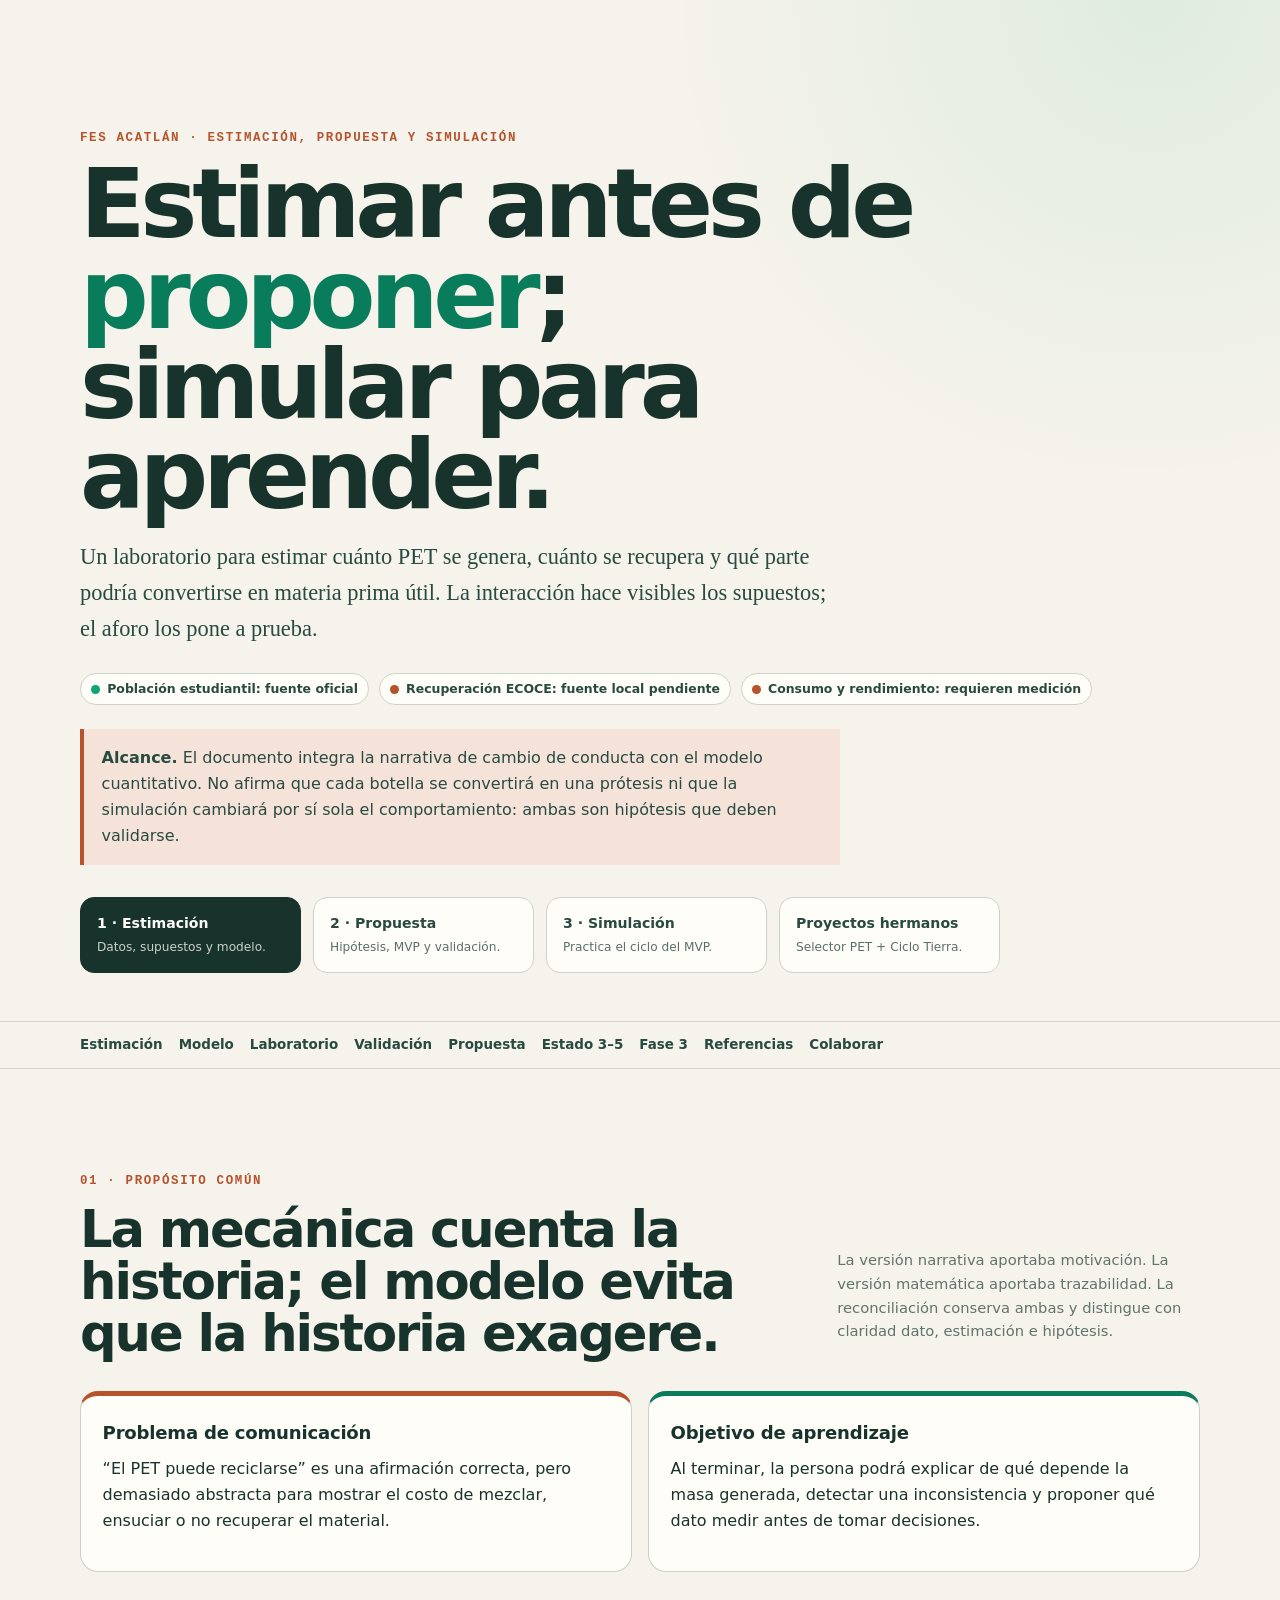
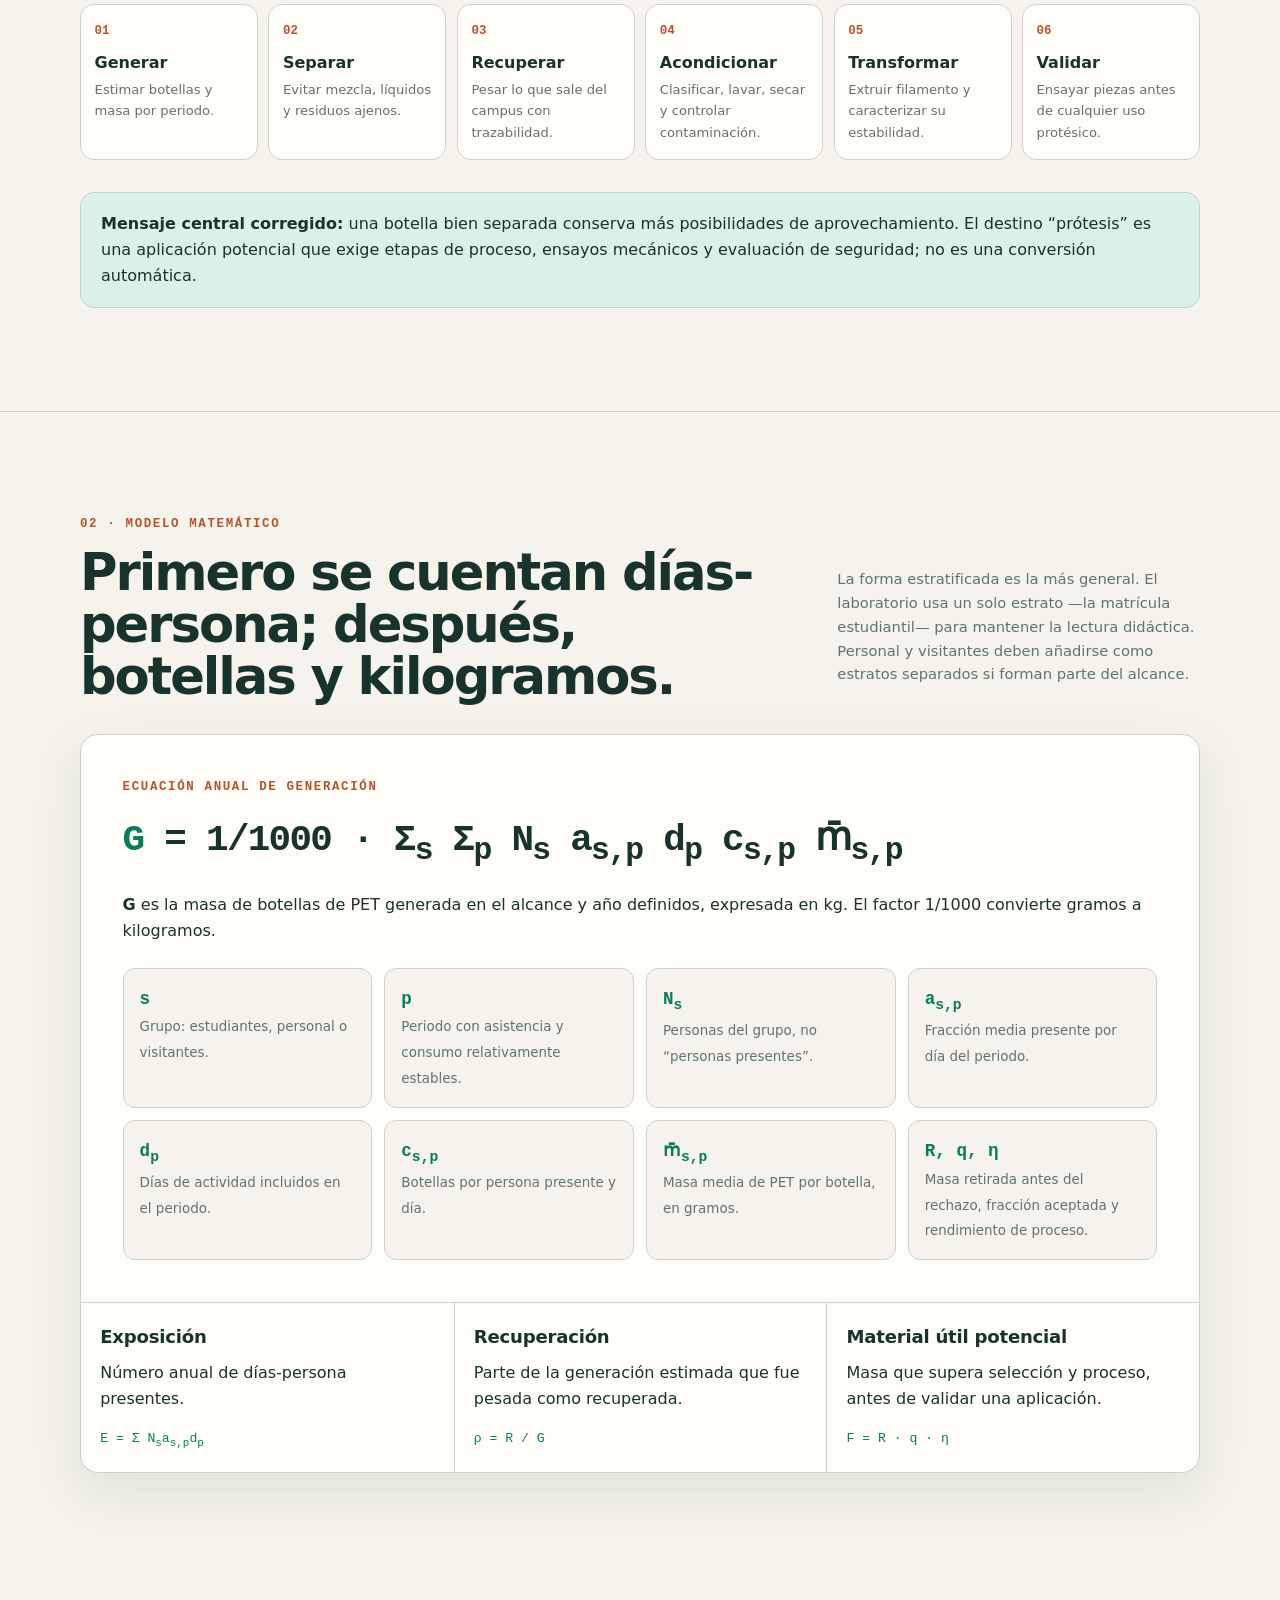
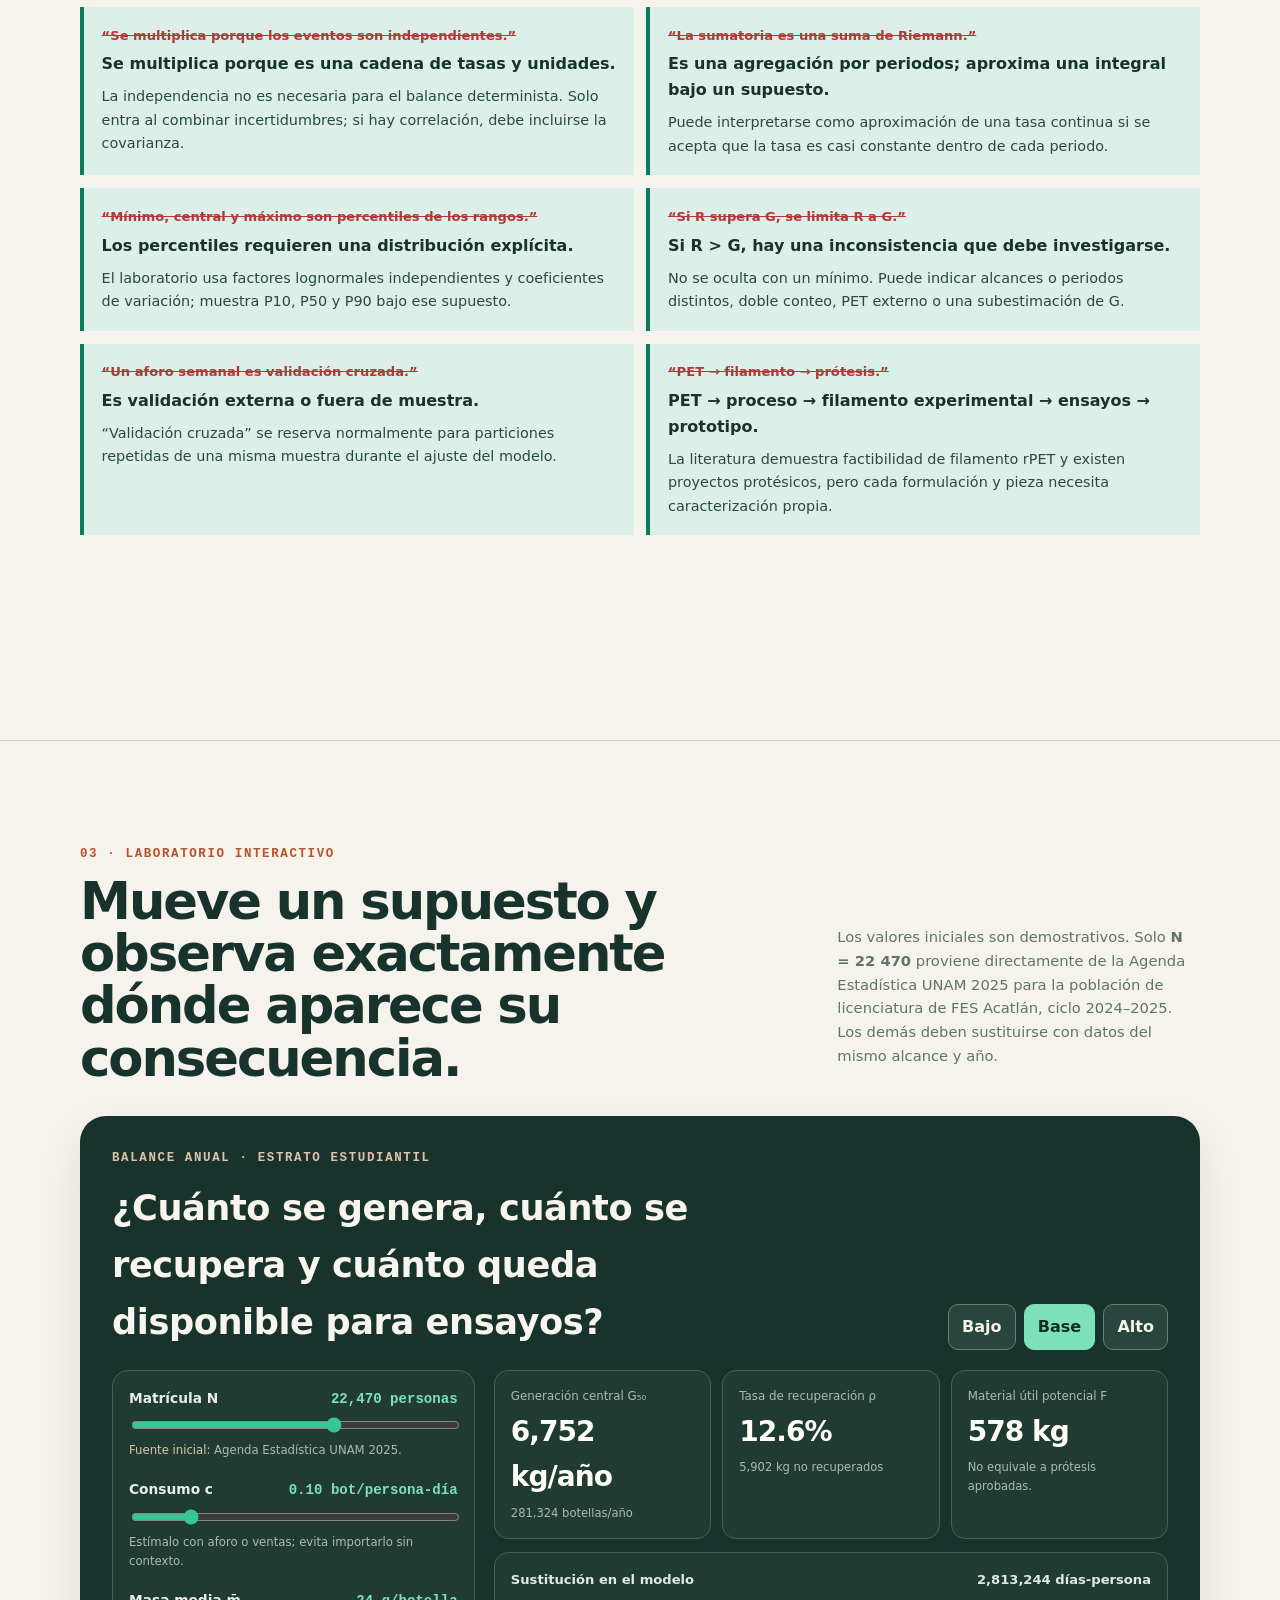
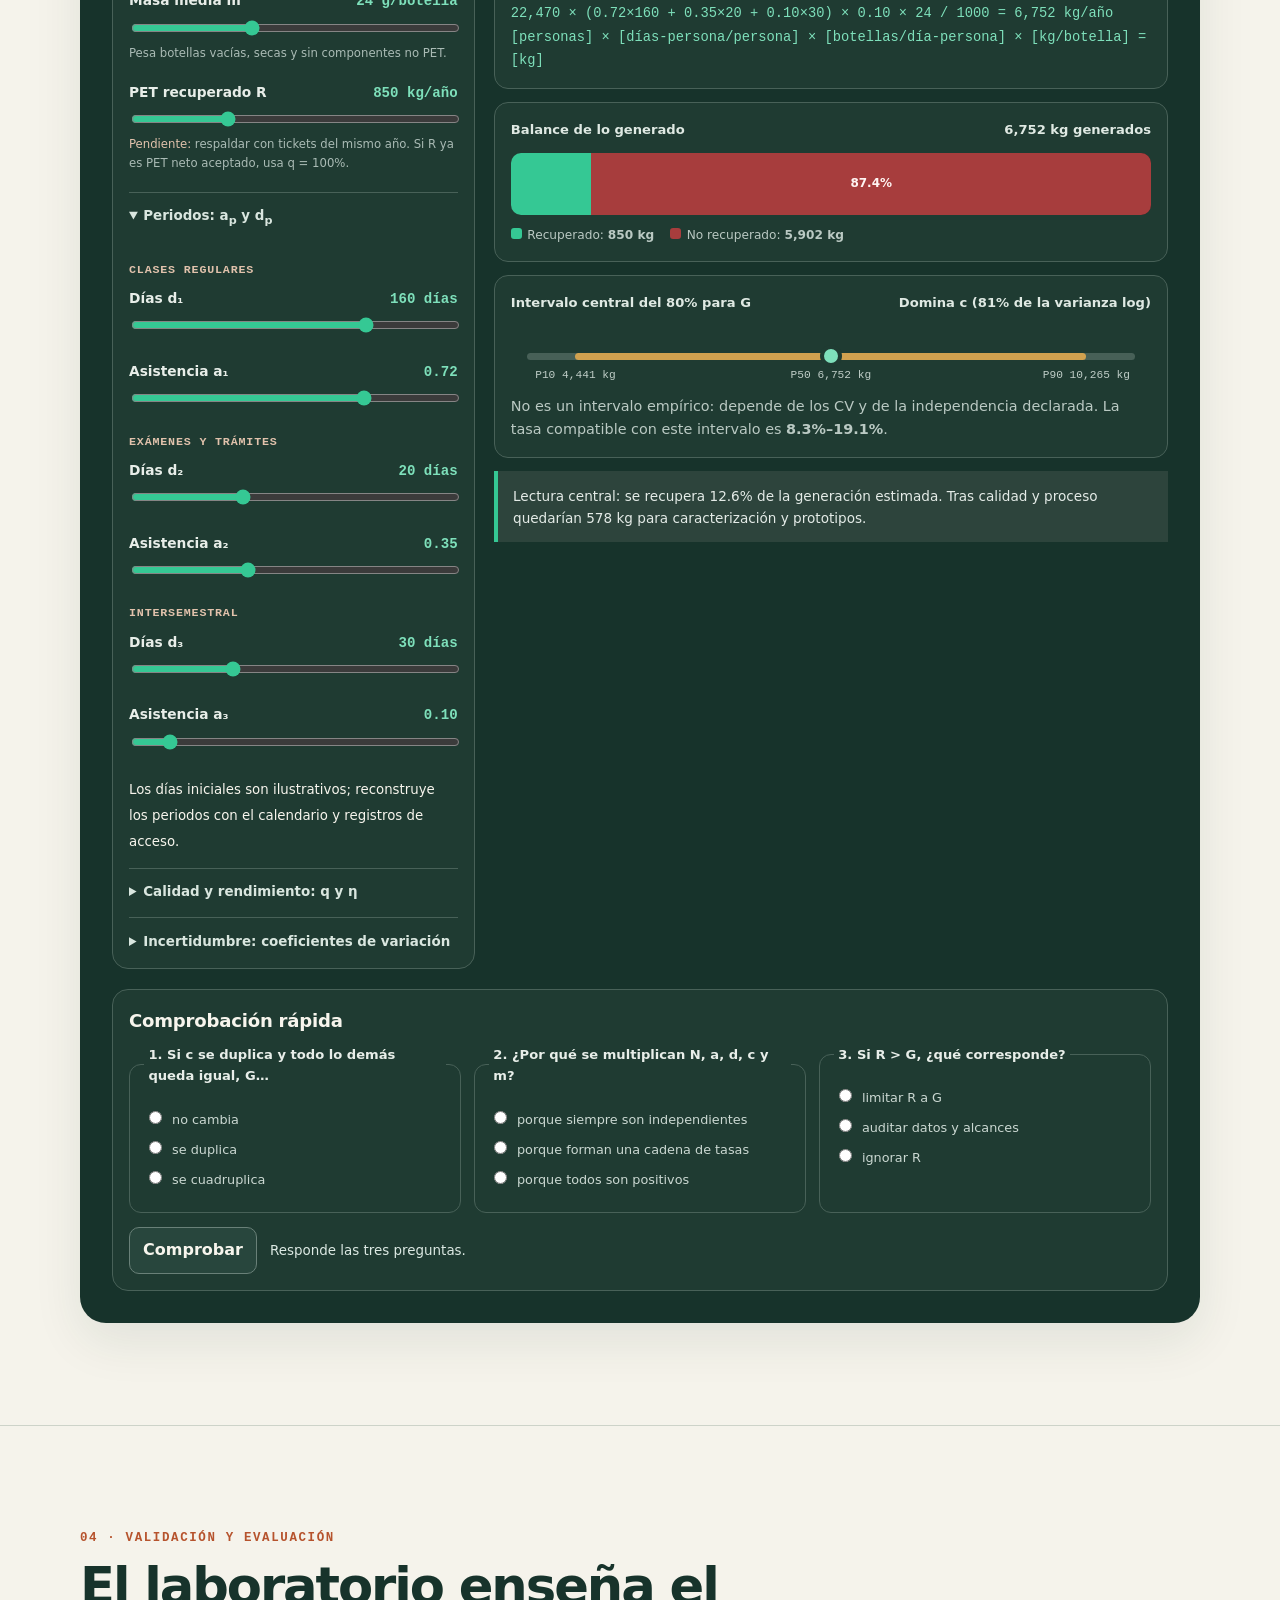
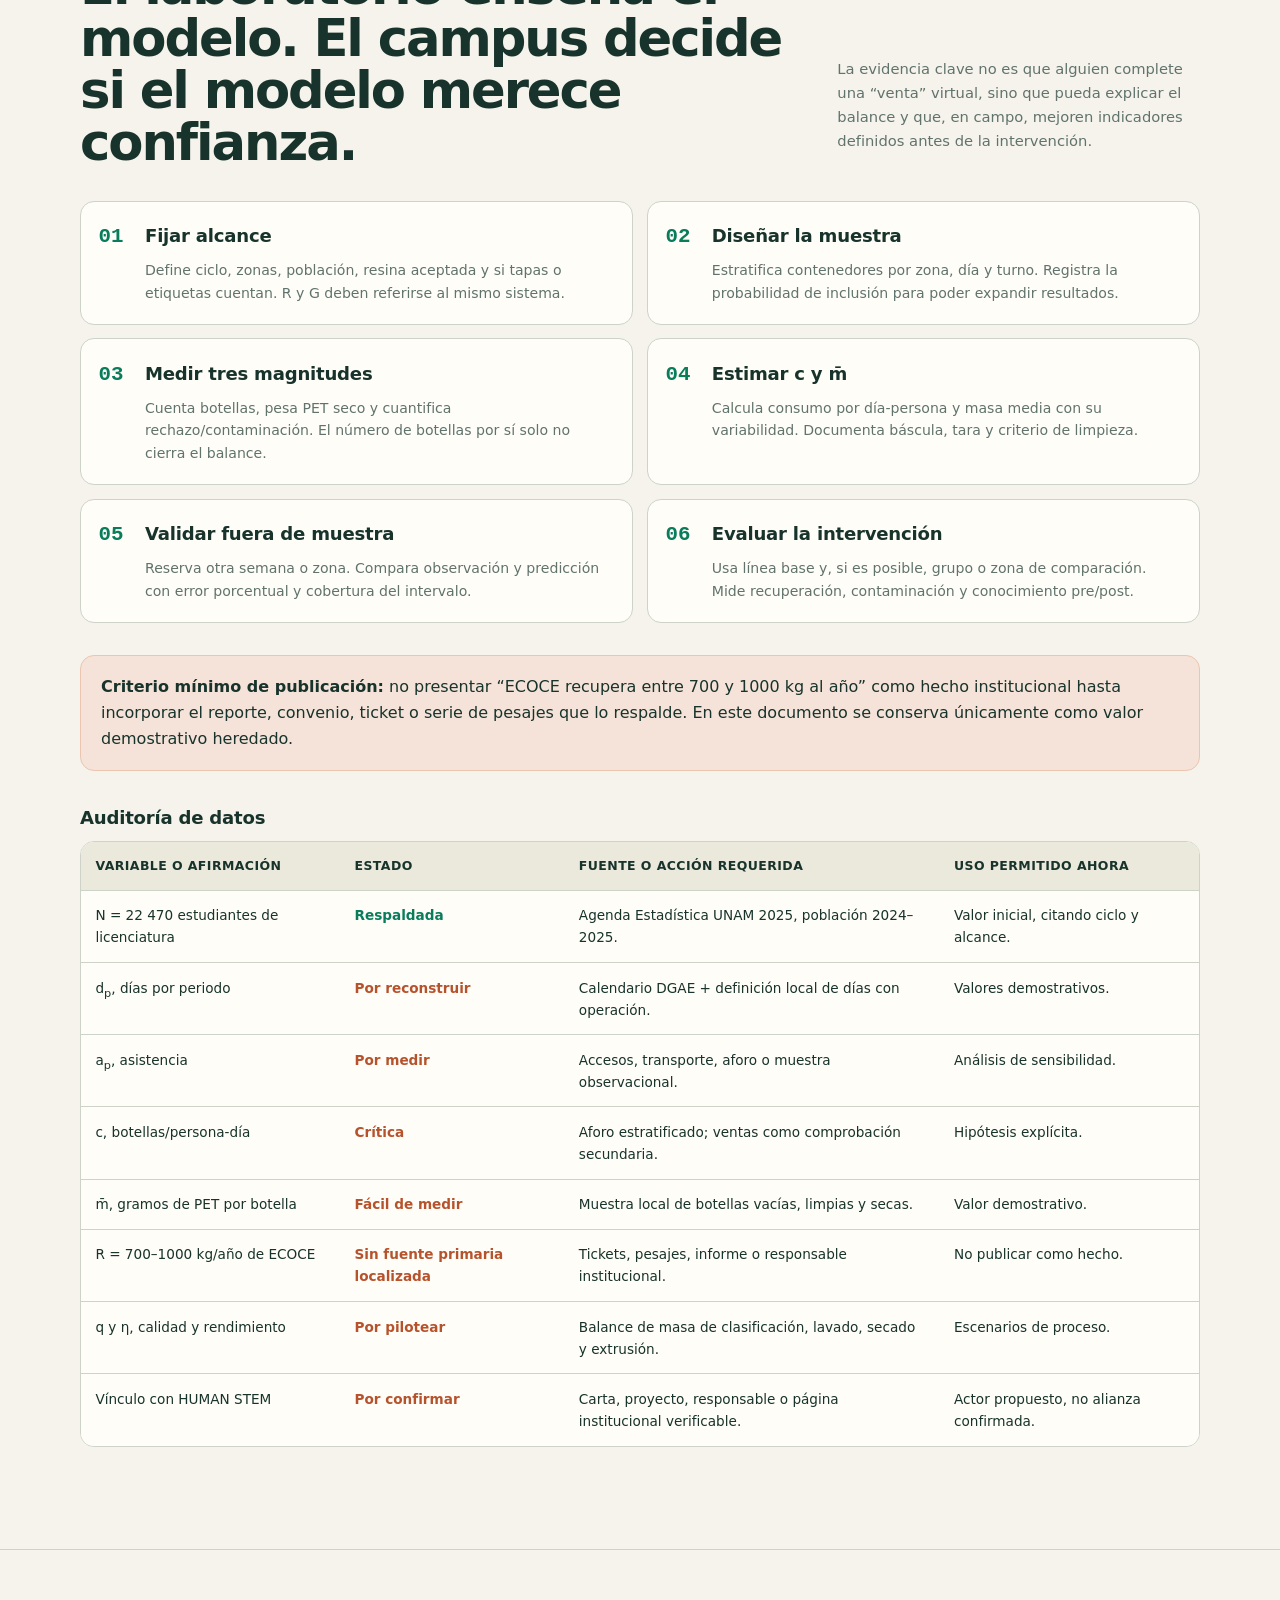
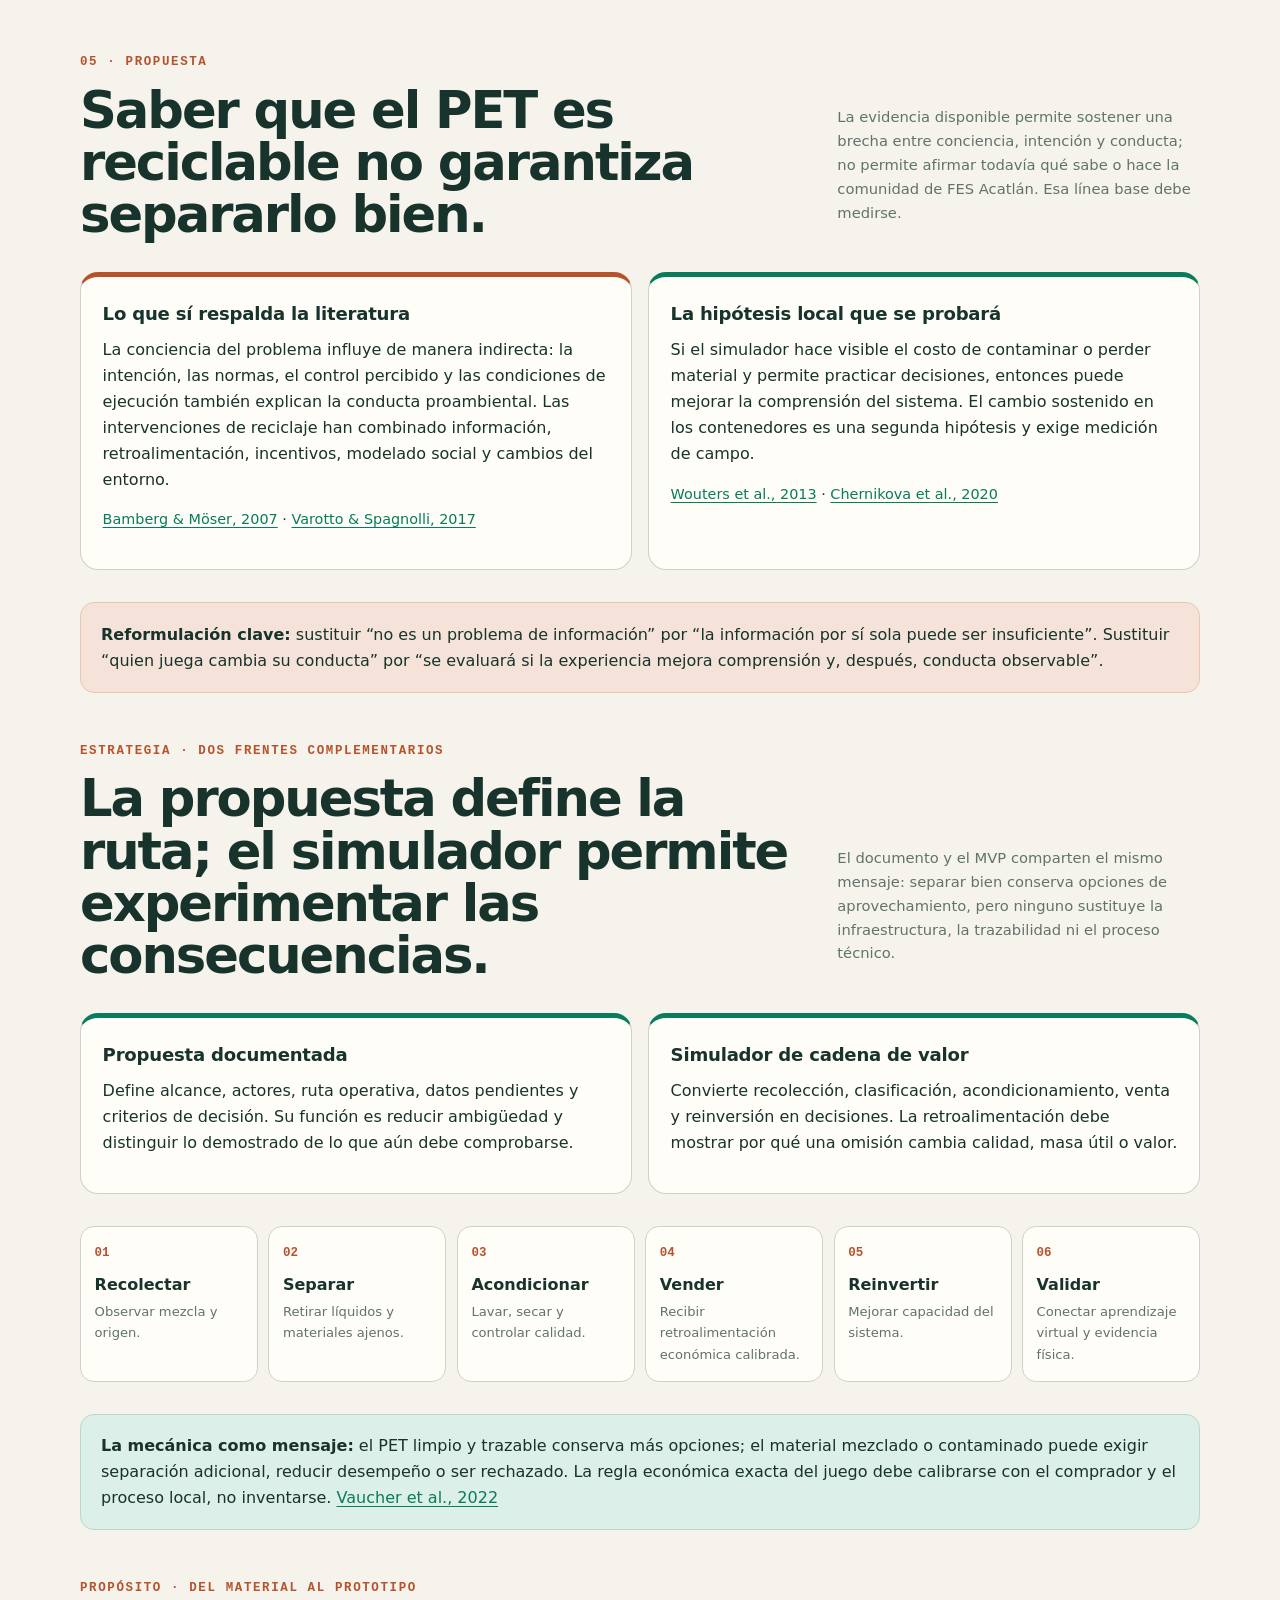
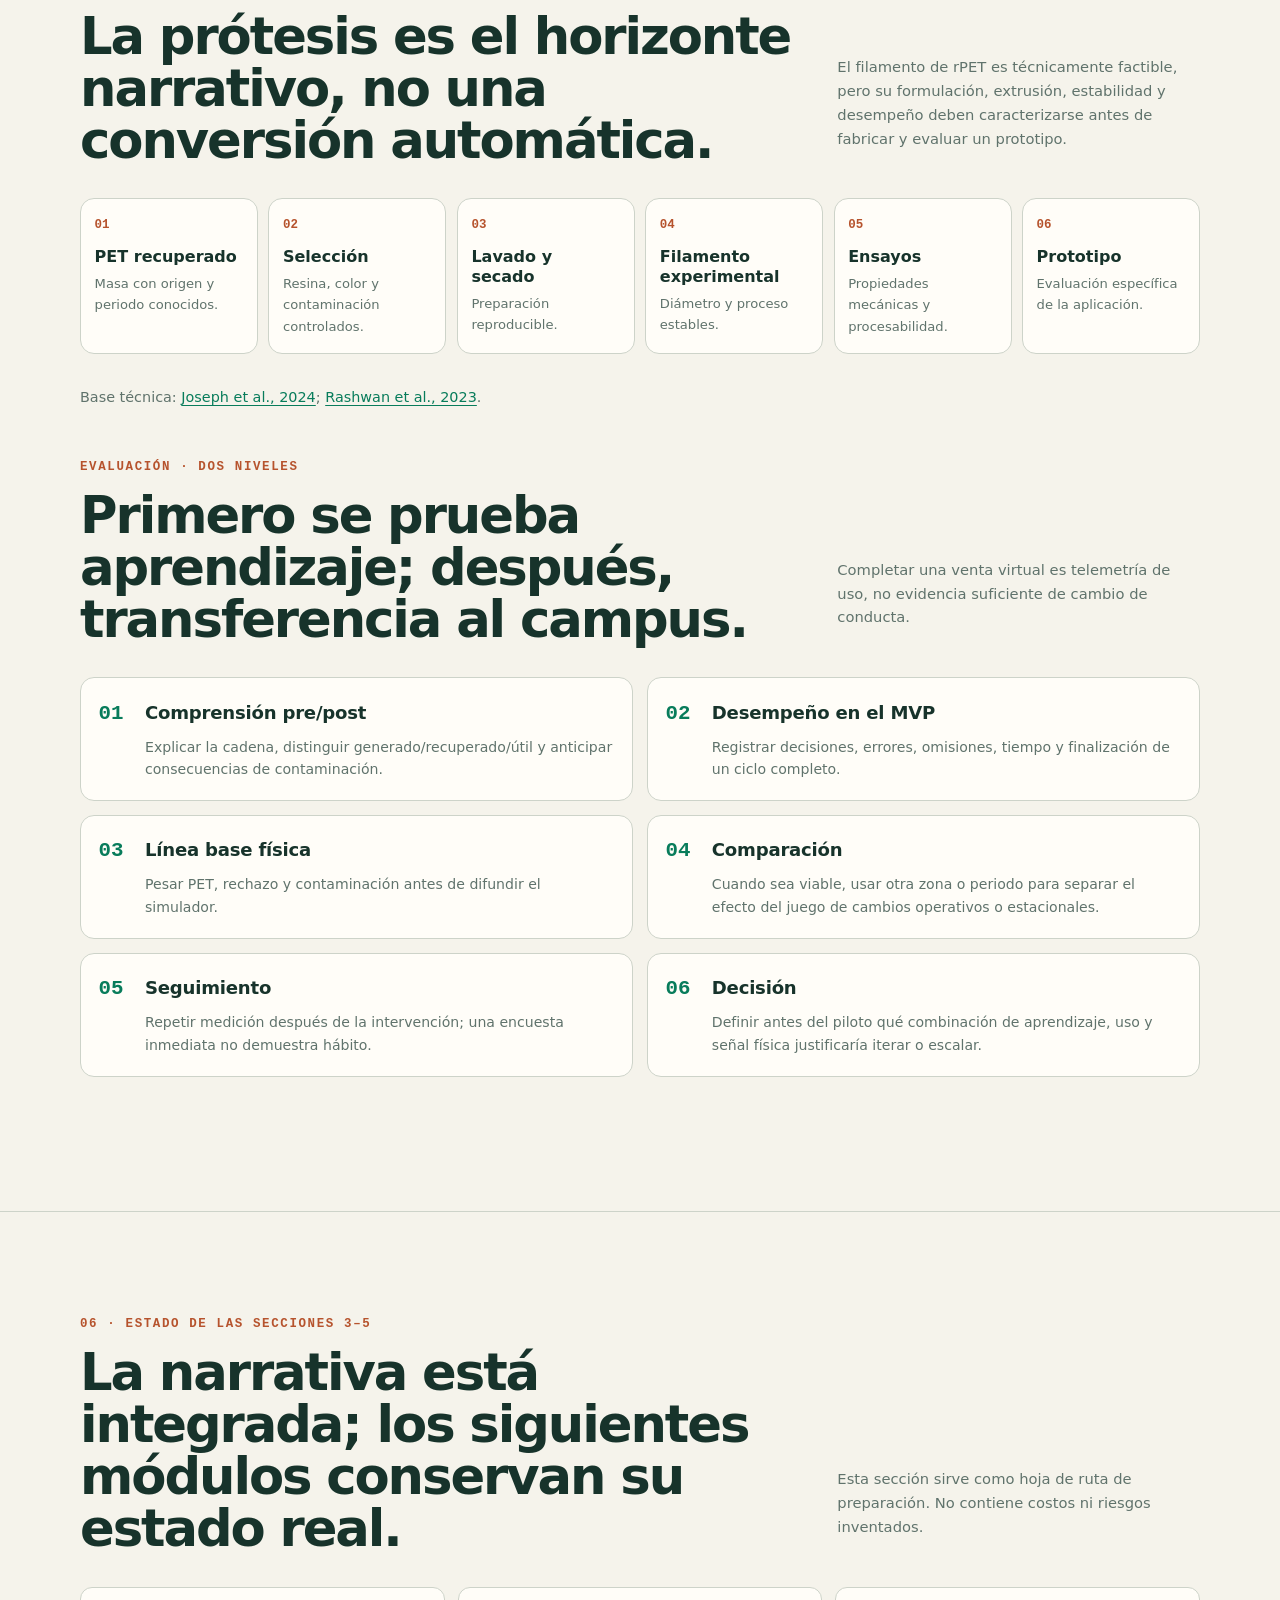
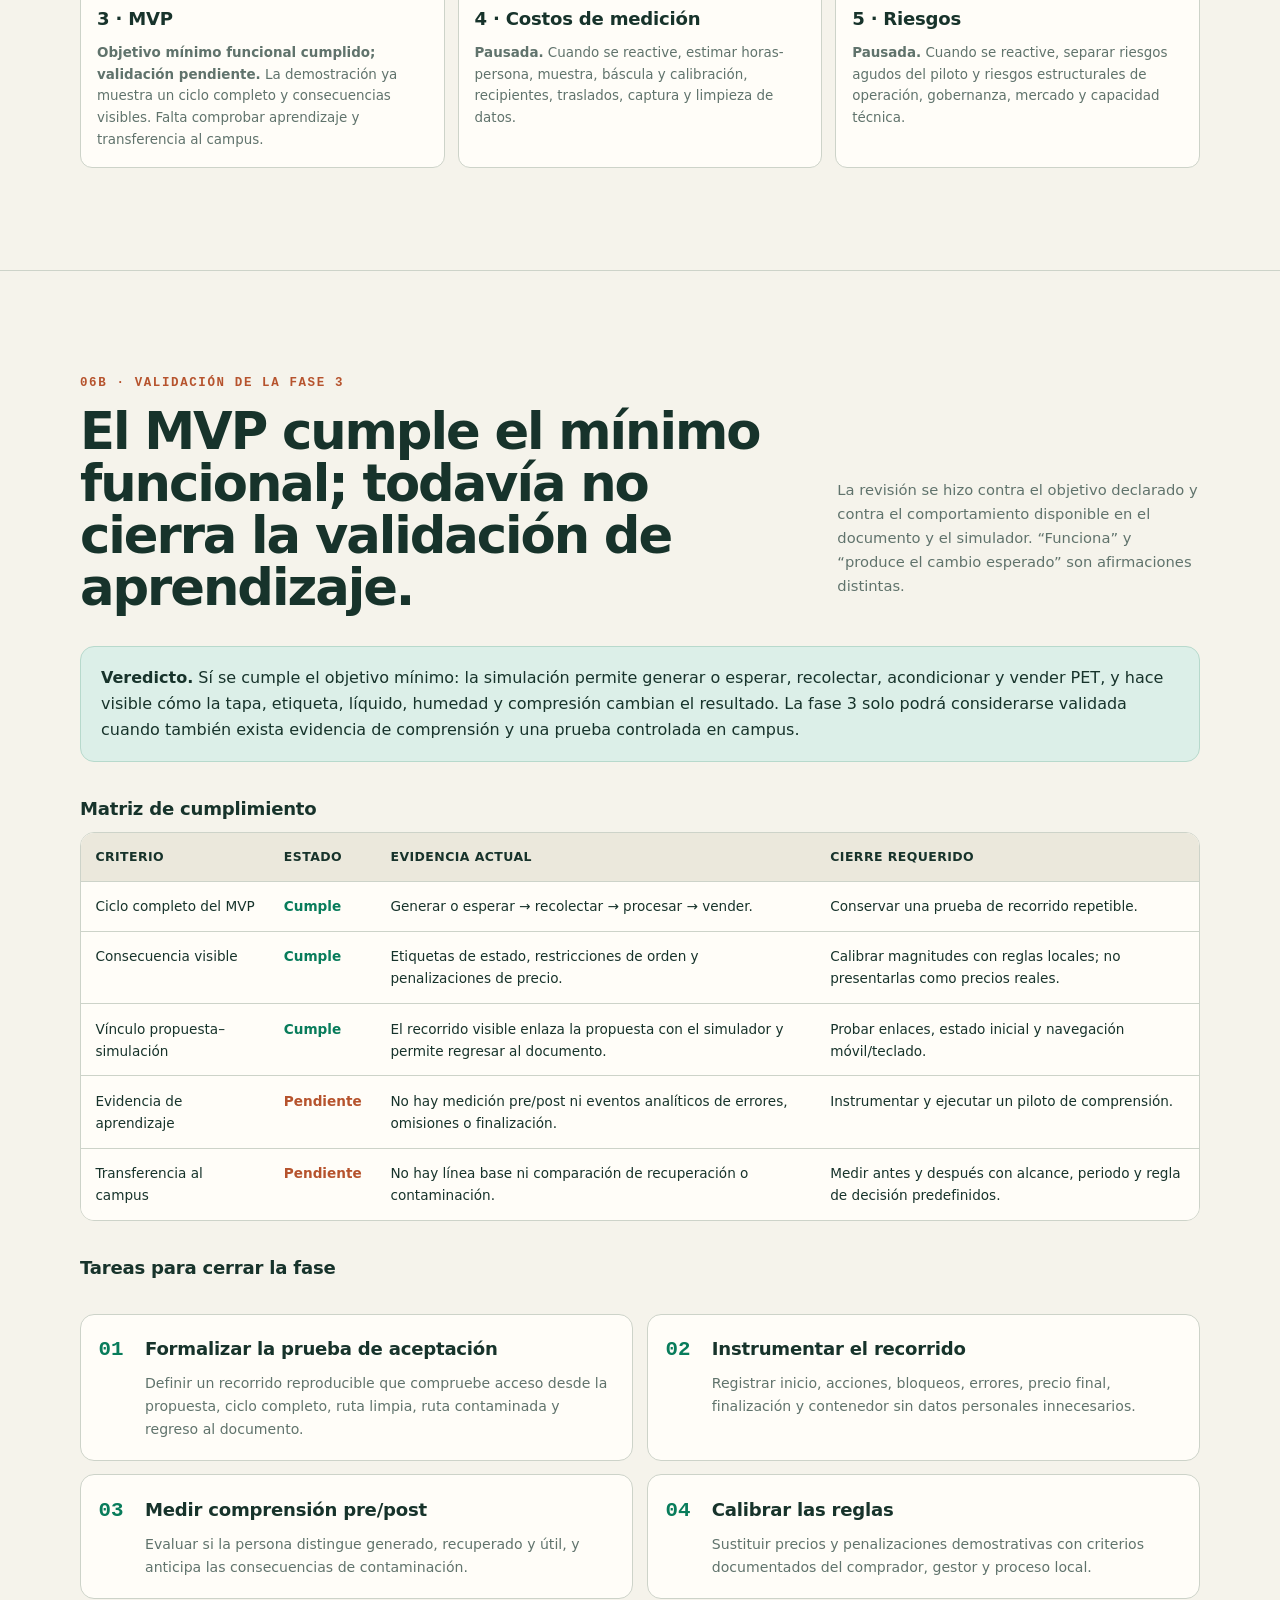
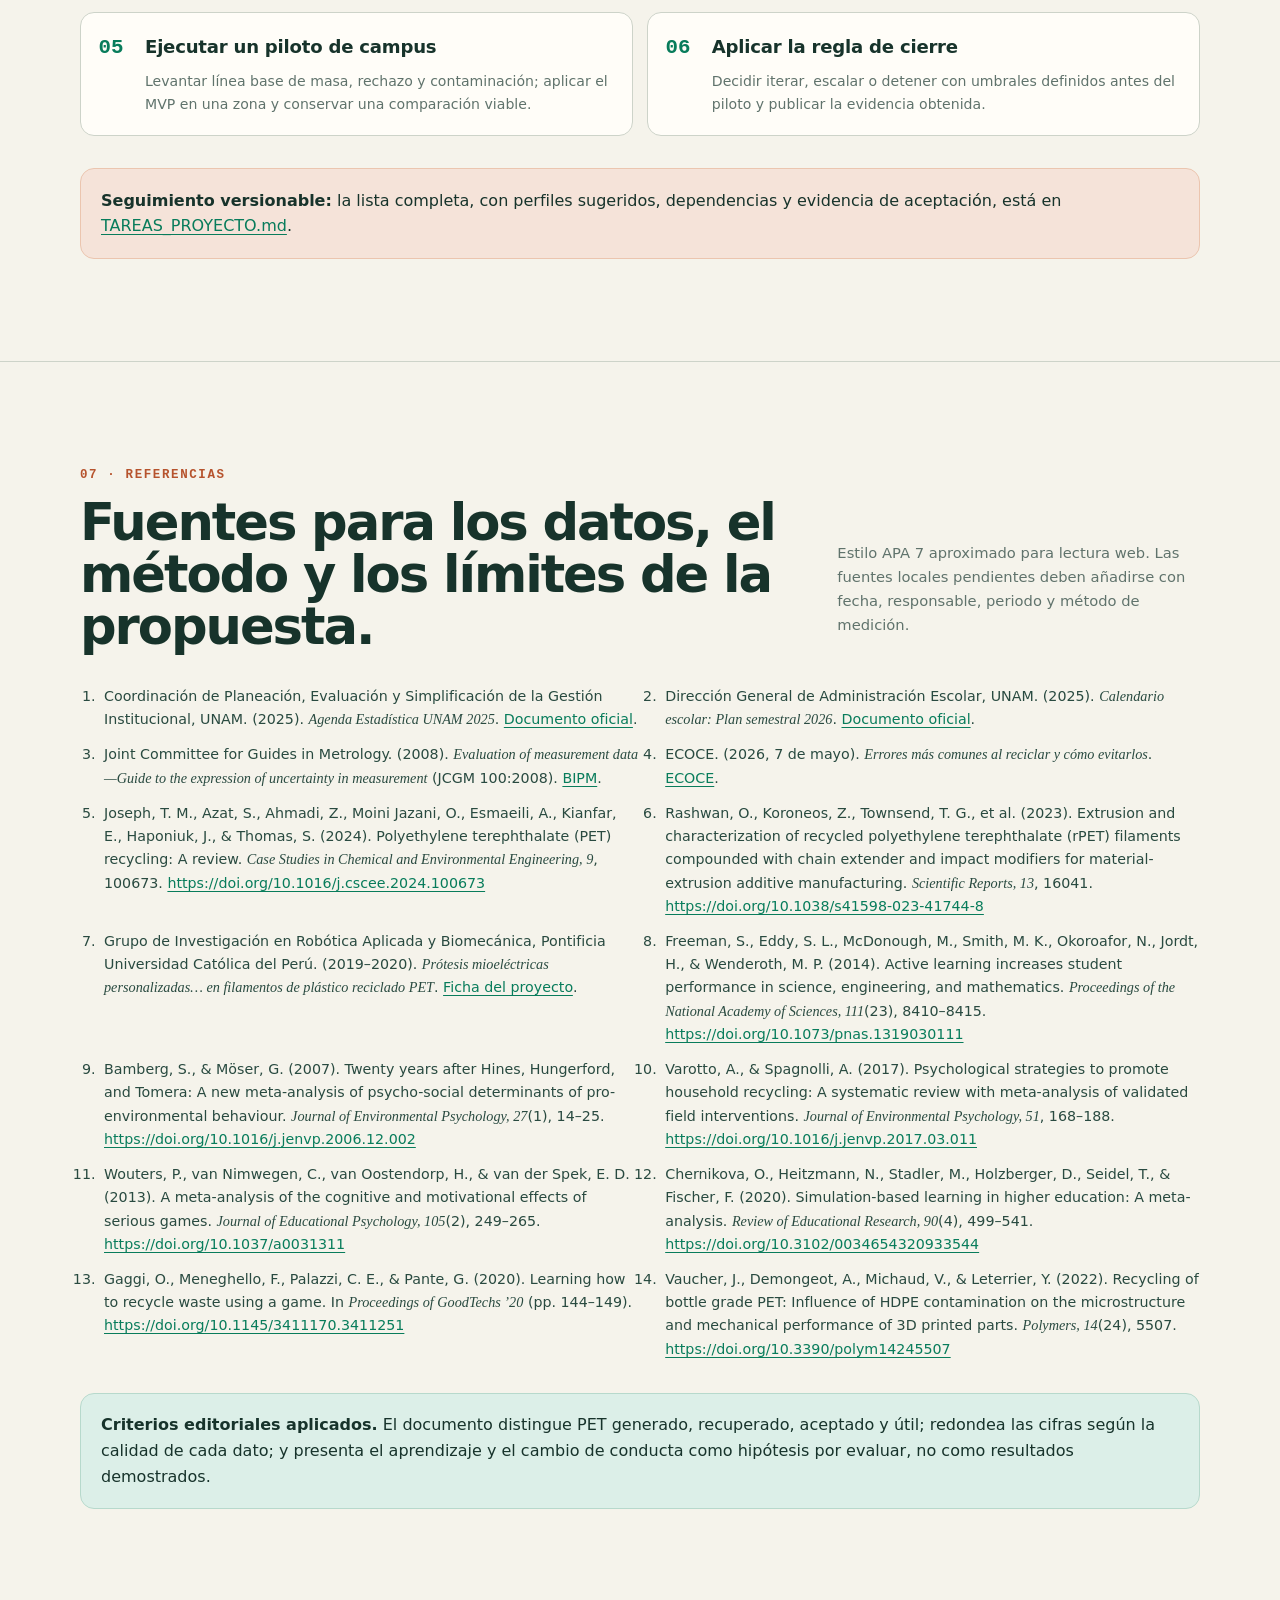
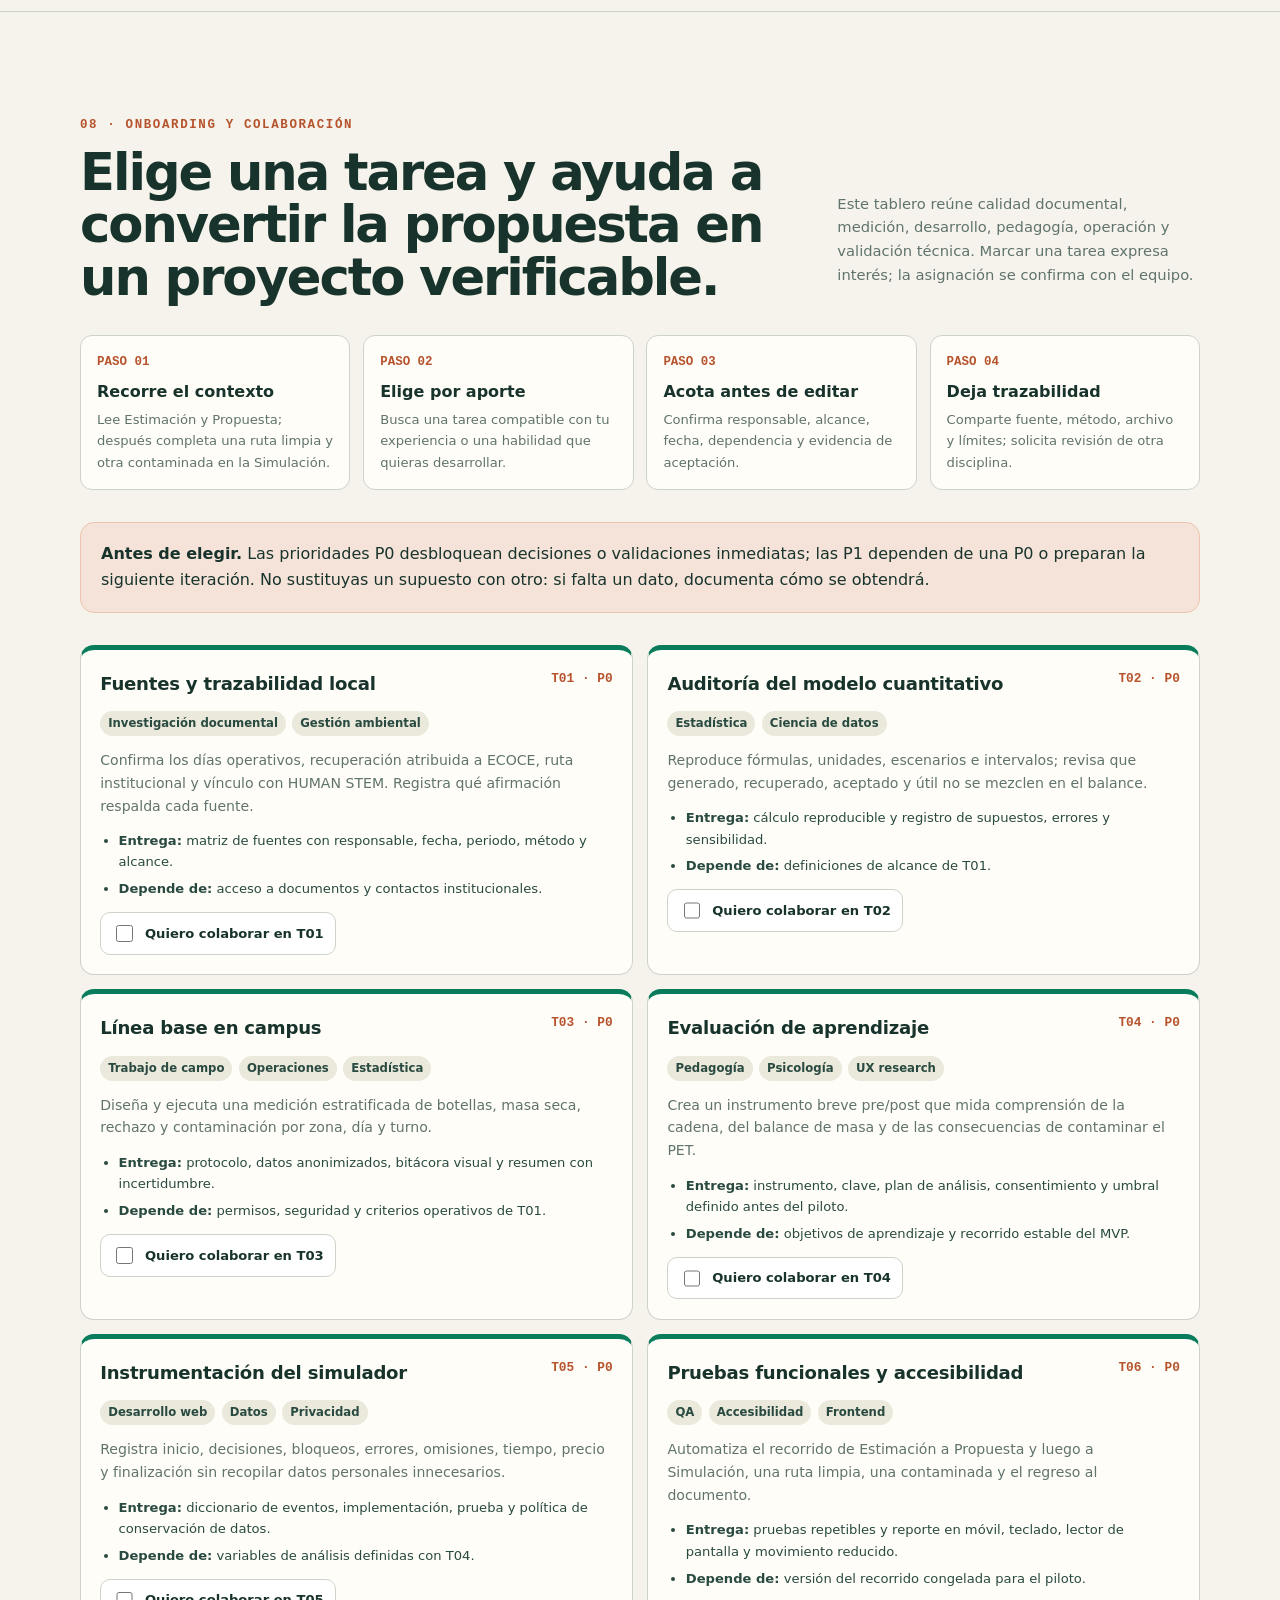
==== commit 22191c18: "Integra Ciclo Tierra como proyecto hermano" ====
--- a/presentacion.html
+++ b/presentacion.html
@@ -125,7 +125,7 @@
 
     .journey-nav {
       display: grid;
-      grid-template-columns: repeat(3, minmax(0, 1fr));
+      grid-template-columns: repeat(4, minmax(0, 1fr));
       gap: 0.75rem;
       max-width: 920px;
       margin-top: 2rem;
@@ -843,6 +843,7 @@
         <a href="presentacion.html#estimacion" aria-current="page"><strong>1 · Estimación</strong><span>Datos, supuestos y modelo.</span></a>
         <a href="presentacion.html#propuesta"><strong>2 · Propuesta</strong><span>Hipótesis, MVP y validación.</span></a>
         <a href="reciclaje_pet_fase1.html"><strong>3 · Simulación</strong><span>Practica el ciclo del MVP.</span></a>
+        <a href="proyectos.html"><strong>Proyectos hermanos</strong><span>Selector PET + Ciclo Tierra.</span></a>
       </nav>
     </div>
   </header>
